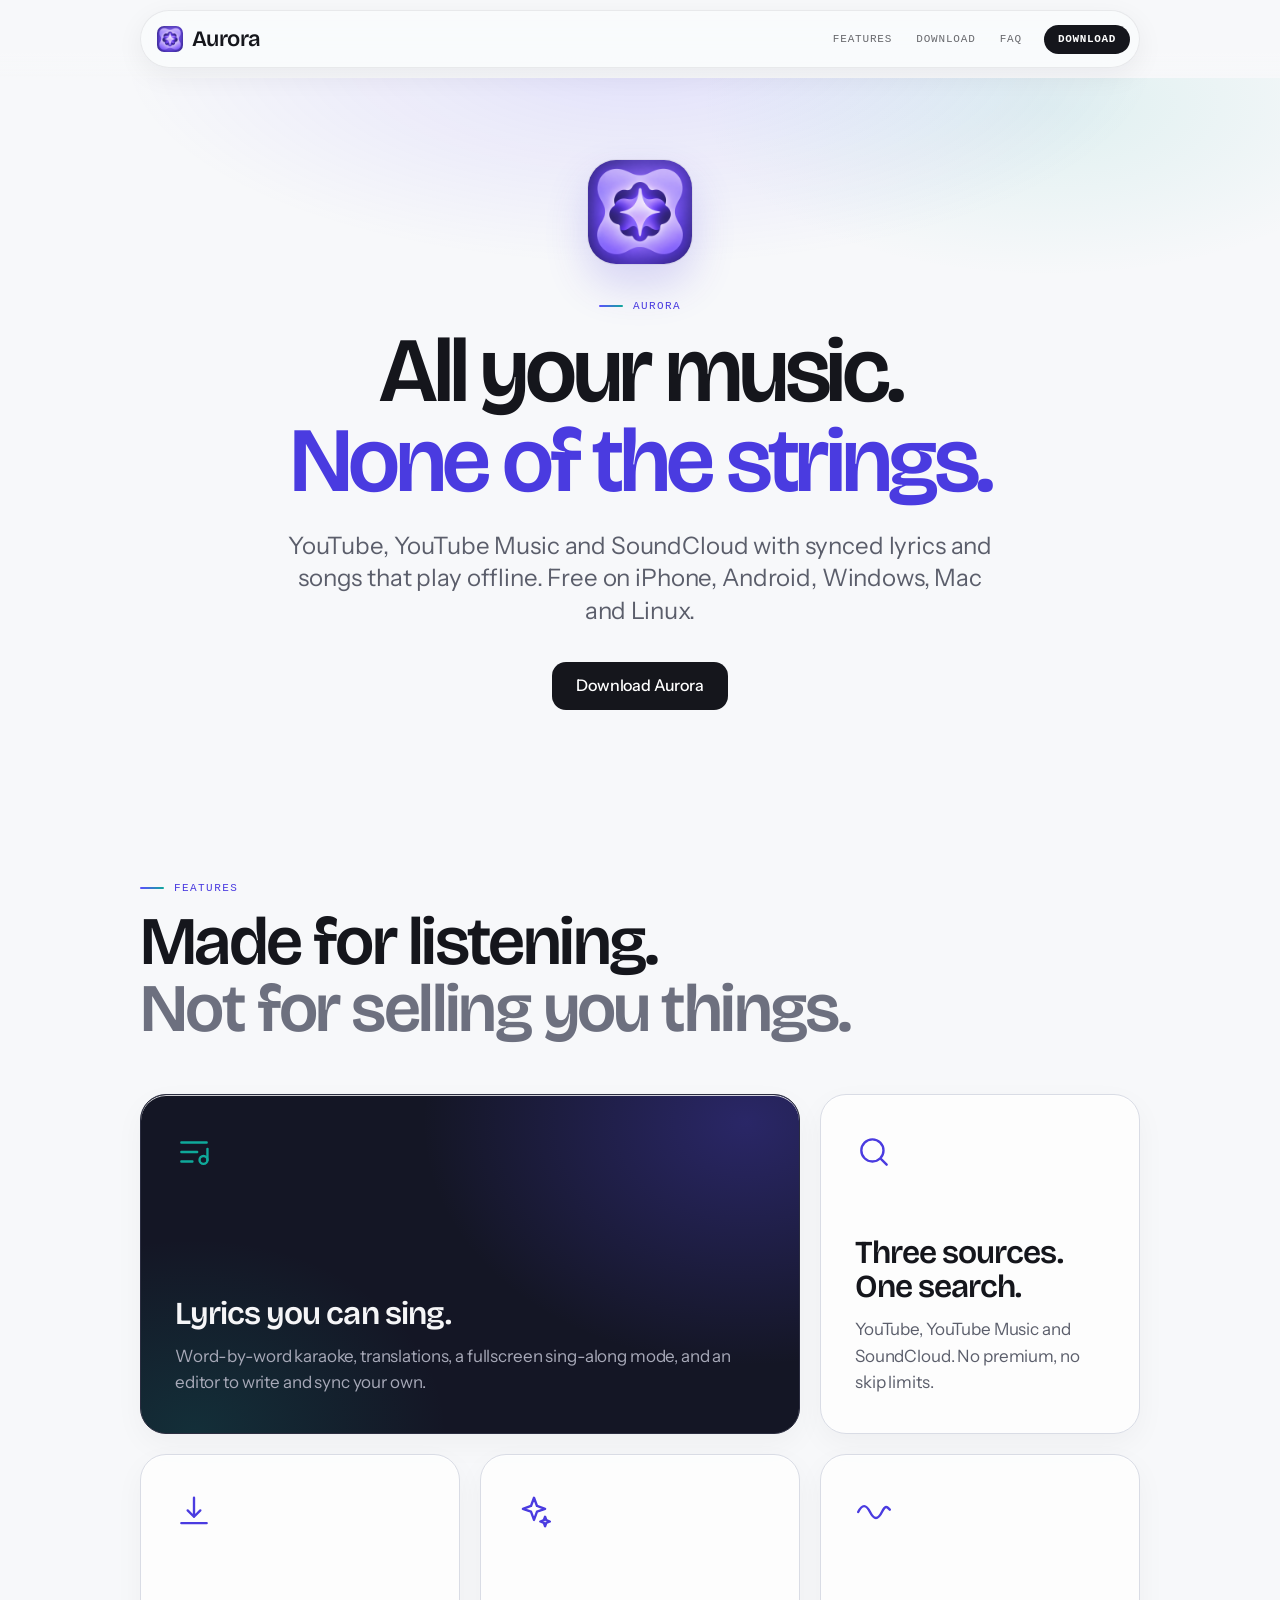
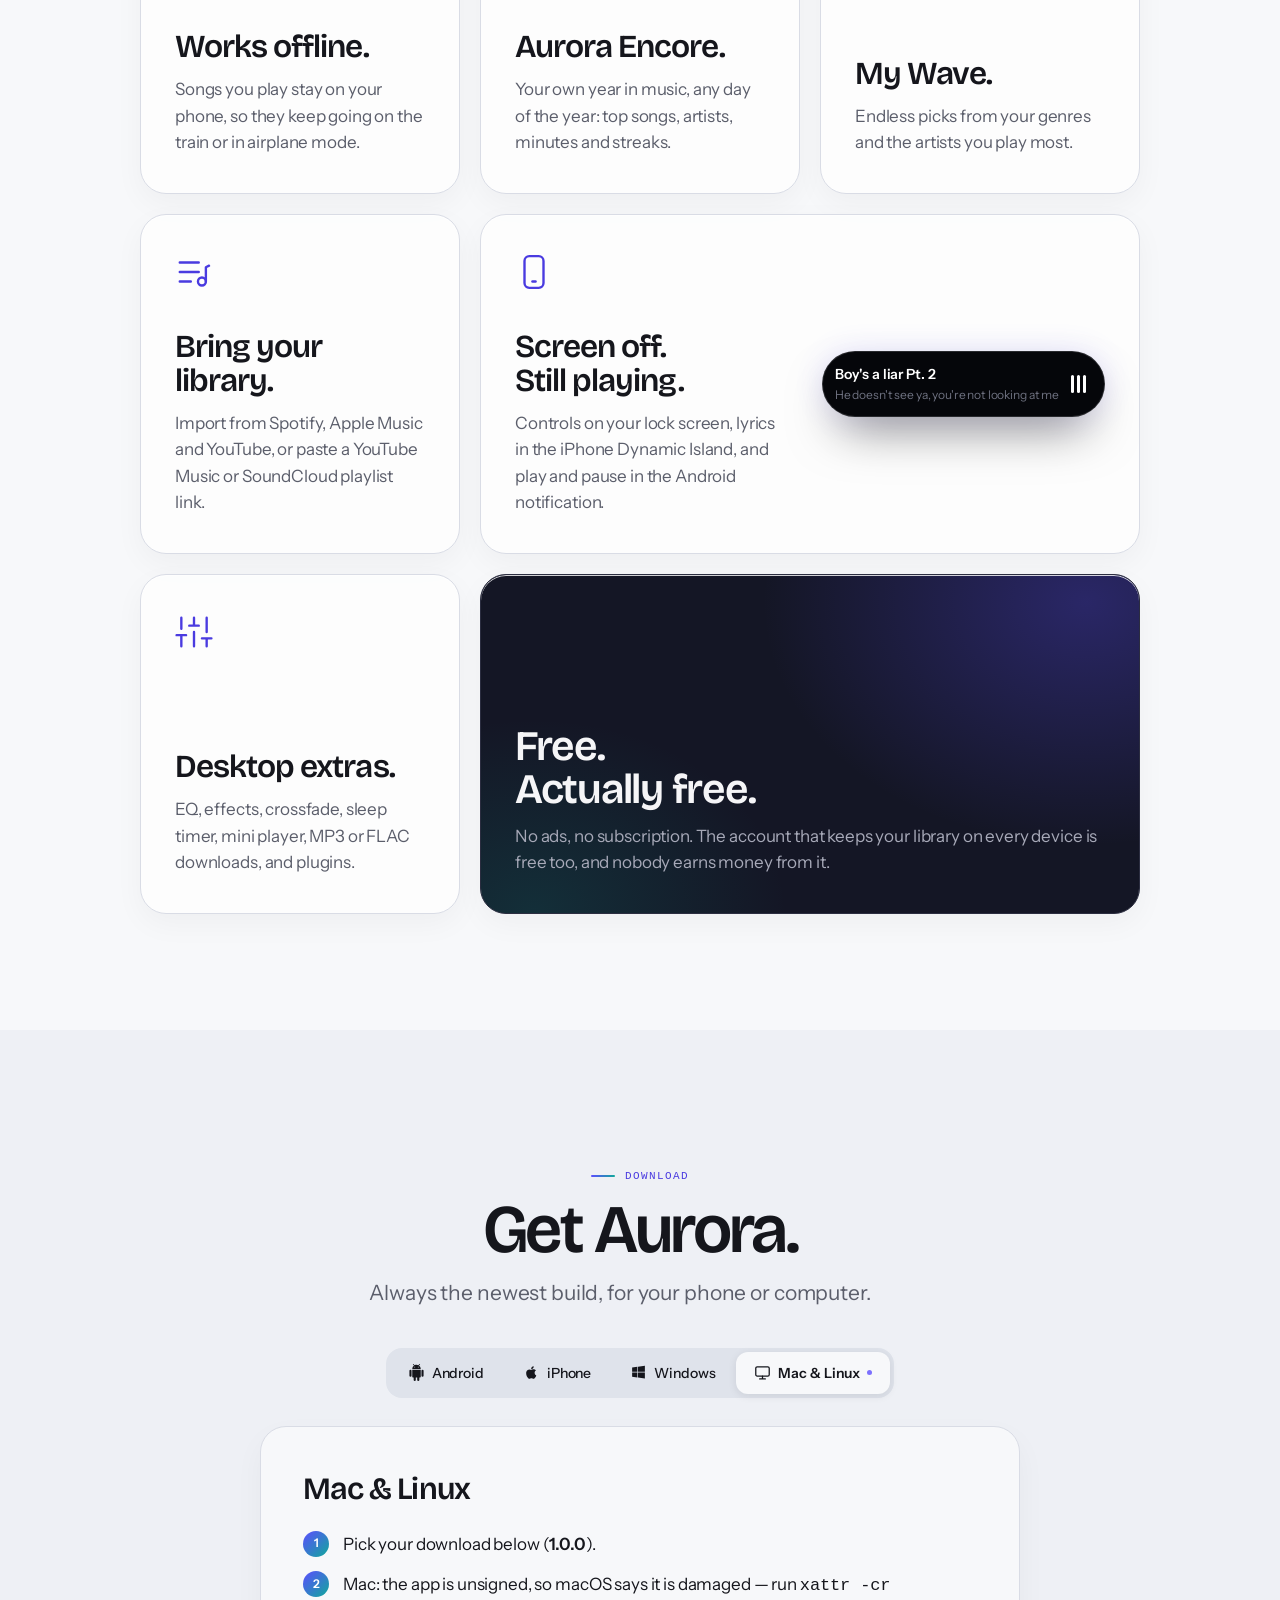
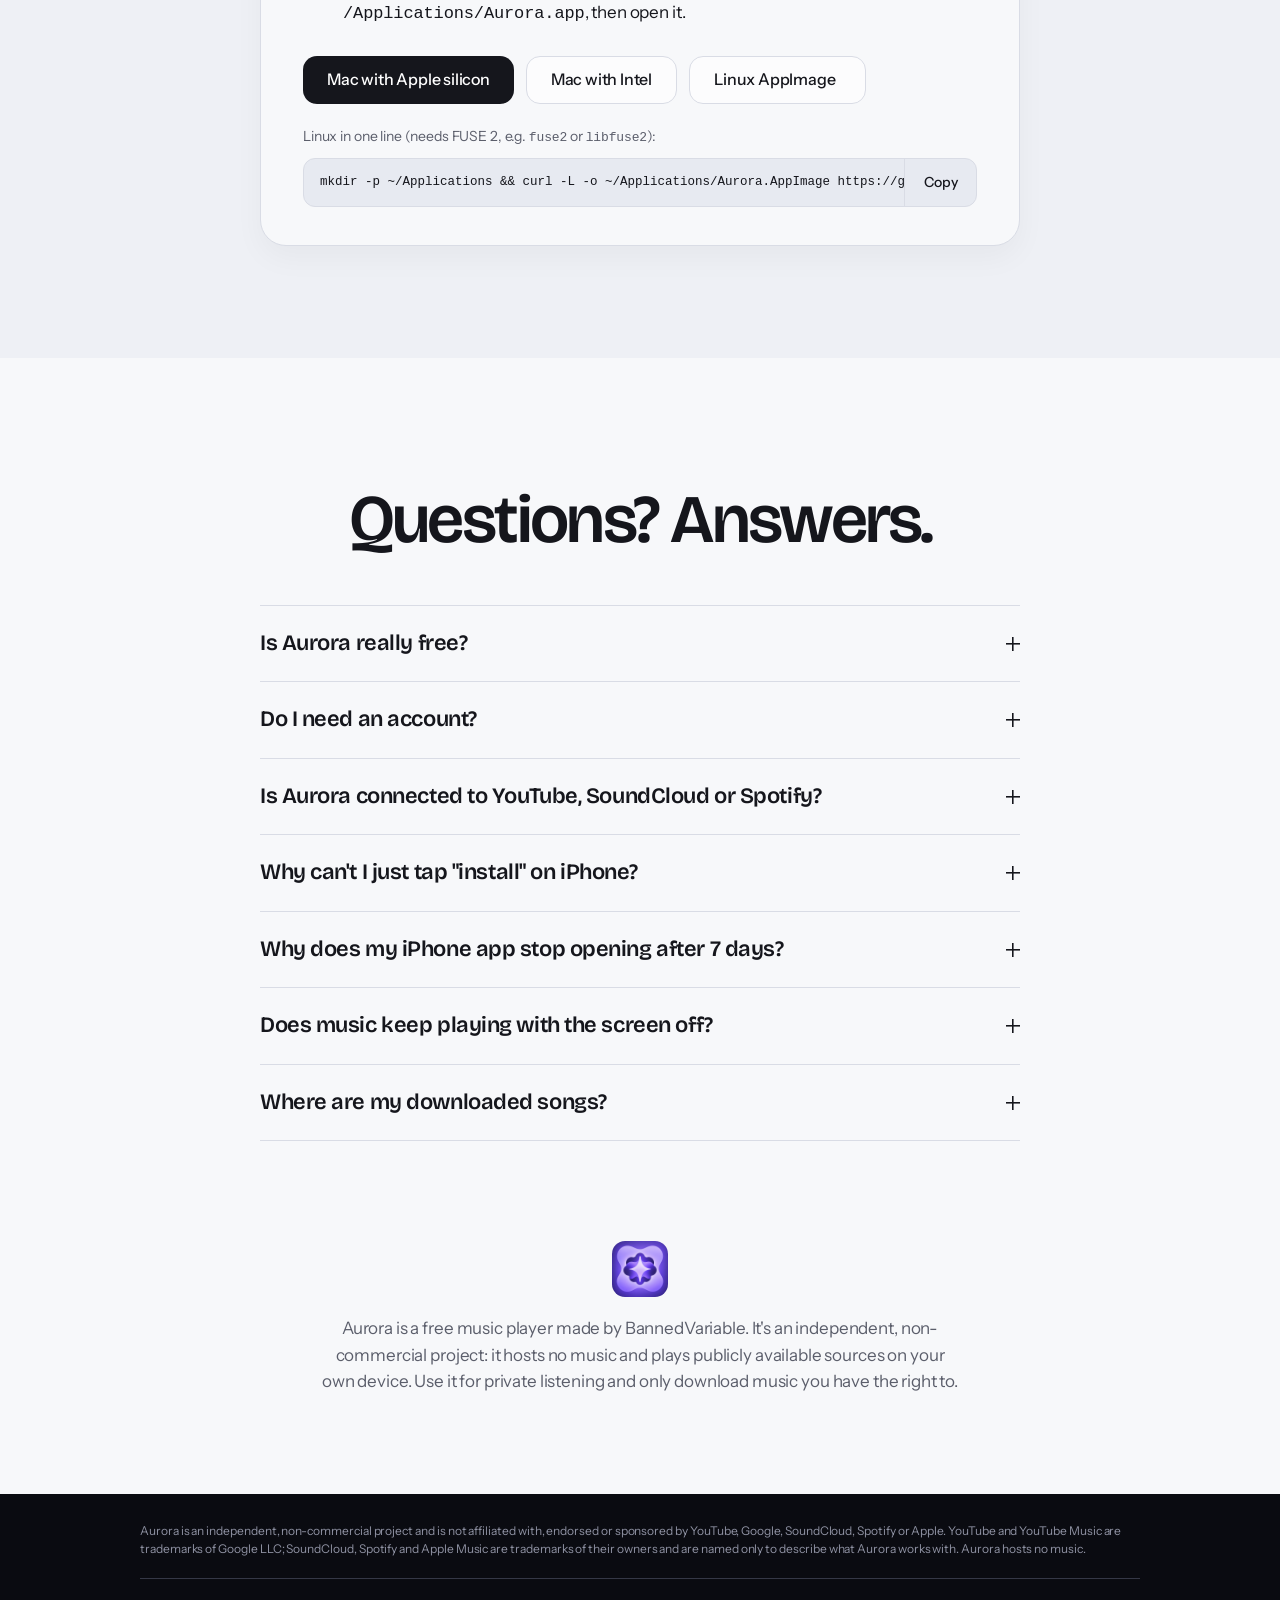
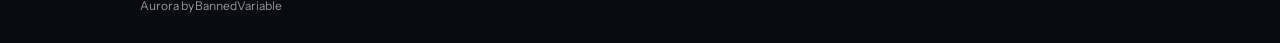
==== aurora/index.html @ 6222f608 "Give the site a cooler, more editorial look Fog-white surfaces, ink type, a violet-to-teal signal, B" ====
<!doctype html>
<html lang="en">
<head>
  <meta charset="utf-8">
  <meta name="viewport" content="width=device-width, initial-scale=1, viewport-fit=cover">
  <title>Aurora · free music player</title>
  <meta name="description" content="Aurora is a free, ad-free music player for iPhone, Android, Windows, Mac and Linux. Stream from YouTube, YouTube Music and SoundCloud, sing along with synced lyrics and keep songs offline.">
  <meta name="theme-color" content="#f7f8fa">
  <meta name="color-scheme" content="light">
  <meta property="og:title" content="Aurora · free music player">
  <meta property="og:description" content="No ads. No subscription. A free account keeps your library, playlists and lyrics on every device you sign in on.">
  <meta property="og:image" content="https://bannedvariable.github.io/aurora/icon.png">
  <link rel="icon" href="icon.png">
  <link rel="apple-touch-icon" href="icon.png">
  <!-- Bricolage carries the headlines; Instrument Sans keeps the reading quiet -->
  <link rel="preconnect" href="https://fonts.googleapis.com">
  <link rel="preconnect" href="https://fonts.gstatic.com" crossorigin>
  <link href="https://fonts.googleapis.com/css2?family=Bricolage+Grotesque:opsz,wght@12..96,400..700&family=Instrument+Sans:wght@400;500;600&display=swap" rel="stylesheet">
  <link rel="stylesheet" href="style.css?v=2">
  <script>document.documentElement.classList.add('js');</script>
</head>
<body>
  <a class="skip" href="#main">Skip to content</a>

  <!-- the product bar: sticks to the top, frosted -->
  <nav class="nav" id="nav" aria-label="Aurora">
    <div class="nav-in">
      <a class="nav-brand" href="#top"><img src="icon.png" alt="" width="26" height="26"><span>Aurora</span></a>
      <button class="nav-toggle" id="nav-toggle" type="button" aria-expanded="false" aria-controls="nav-links" aria-label="Menu">
        <svg viewBox="0 0 24 24" aria-hidden="true"><path d="m7 10 5 5 5-5"/></svg>
      </button>
      <div class="nav-links" id="nav-links">
        <a href="#features" data-sec="features">Features</a>
        <a href="#download" data-sec="download">Download</a>
        <a href="#faq" data-sec="faq">FAQ</a>
      </div>
      <a class="nav-get" id="np-get" href="#download">Download</a>
    </div>
  </nav>

  <main id="main">
    <!-- hero -->
    <header class="hero" id="top">
      <img class="hero-icon reveal" src="icon.png" alt="" width="112" height="112">
      <p class="eyebrow reveal">Aurora</p>
      <h1 class="reveal">All your music.<br><span class="hero-accent">None of the strings.</span></h1>
      <p class="lede reveal">YouTube, YouTube Music and SoundCloud with synced lyrics and songs that play offline. Free on iPhone, Android, Windows, Mac and Linux.</p>
      <div class="ctas reveal">
        <a class="btn" id="main-dl" href="#download"><span id="main-dl-label">Download Aurora</span></a>
      </div>
      <p class="fine reveal" id="build-info">Free · new builds every week</p>
    </header>

    <!-- the counter -->
    <section class="dark count" id="count" aria-labelledby="count-label" hidden>
      <p class="eyebrow light reveal">Downloaded</p>
      <div class="odo reveal" id="odo" aria-hidden="true"><span class="odo-wait">—</span></div>
      <p class="sr" id="count-sr" aria-live="polite"></p>
      <p class="count-label reveal" id="count-label"><span>times, and counting.</span> <span class="live"><span class="pulse" aria-hidden="true"></span><span id="live-text">Live from GitHub</span></span></p>
      <ol class="ranks reveal" id="ranks" aria-label="Downloads per platform"></ol>
    </section>

    <!-- features -->
    <section class="features" id="features" aria-labelledby="features-h">
      <div class="wrap">
        <p class="eyebrow reveal">Features</p>
        <h2 class="h2 reveal" id="features-h">Made for listening.<br><span class="dim">Not for selling you things.</span></h2>

        <div class="bento">
          <article class="tile wide black reveal">
            <div class="tile-text">
              <svg class="glyph" viewBox="0 0 24 24" aria-hidden="true"><path d="M4 6h16M4 12h10M4 18h7"/><circle cx="18" cy="17" r="2.5"/><path d="M20.5 17V10"/></svg>
              <h3>Lyrics you can sing.</h3>
              <p>Word-by-word karaoke, translations, a fullscreen sing-along mode, and an editor to write and sync your own.</p>
            </div>
          </article>

          <article class="tile reveal">
            <svg class="glyph" viewBox="0 0 24 24" aria-hidden="true"><circle cx="11" cy="11" r="7"/><path d="m20 20-3.5-3.5"/></svg>
            <h3>Three sources.<br>One search.</h3>
            <p>YouTube, YouTube Music and SoundCloud. No premium, no skip limits.</p>
          </article>

          <article class="tile reveal">
            <svg class="glyph" viewBox="0 0 24 24" aria-hidden="true"><path d="M12 3v12m0 0-4-4m4 4 4-4M4 19h16"/></svg>
            <h3>Works offline.</h3>
            <p>Songs you play stay on your phone, so they keep going on the train or in airplane mode.</p>
          </article>

          <article class="tile reveal">
            <svg class="glyph" viewBox="0 0 24 24" aria-hidden="true"><path d="M12 3l1.9 5.2L19 10l-5.1 1.8L12 17l-1.9-5.2L5 10l5.1-1.8z"/><path d="M19 15l.8 2.2L22 18l-2.2.8L19 21l-.8-2.2L16 18l2.2-.8z"/></svg>
            <h3>Aurora Encore.</h3>
            <p>Your own year in music, any day of the year: top songs, artists, minutes and streaks.</p>
          </article>

          <article class="tile reveal">
            <svg class="glyph" viewBox="0 0 24 24" aria-hidden="true"><path d="M2 12c2.5-5 5-5 7.5 0s5 5 7.5 0 3.5-3 5-1.5"/></svg>
            <h3>My Wave.</h3>
            <p>Endless picks from your genres and the artists you play most.</p>
          </article>

          <article class="tile reveal">
            <svg class="glyph" viewBox="0 0 24 24" aria-hidden="true"><path d="M3 6h12M3 12h12M3 18h7"/><circle cx="17" cy="18" r="2.5"/><path d="M19.5 18V9l2-1"/></svg>
            <h3>Bring your library.</h3>
            <p>Import from Spotify, Apple Music and YouTube, or paste a YouTube Music or SoundCloud playlist link.</p>
          </article>

          <article class="tile wide reveal">
            <div class="tile-text">
              <svg class="glyph" viewBox="0 0 24 24" aria-hidden="true"><rect x="6" y="2" width="12" height="20" rx="3"/><path d="M11 18h2"/></svg>
              <h3>Screen off.<br>Still playing.</h3>
              <p>Controls on your lock screen, lyrics in the iPhone Dynamic Island, and play and pause in the Android notification.</p>
            </div>
            <div class="island" aria-hidden="true">
              <div class="island-pill"><span><b>Boy's a liar Pt. 2</b><small>He doesn't see ya, you're not looking at me</small></span><i class="bars"><i></i><i></i><i></i></i></div>
            </div>
          </article>

          <article class="tile reveal">
            <svg class="glyph" viewBox="0 0 24 24" aria-hidden="true"><path d="M4 21v-7M4 10V3M12 21v-9M12 8V3M20 21v-5M20 12V3M1 14h6M9 8h6M17 16h6"/></svg>
            <h3>Desktop extras.</h3>
            <p>EQ, effects, crossfade, sleep timer, mini player, MP3 or FLAC downloads, and plugins.</p>
          </article>

          <article class="tile wide black free reveal">
            <h3>Free.<br>Actually free.</h3>
            <p>No ads, no subscription. The account that keeps your library on every device is free too, and nobody earns money from it.</p>
          </article>
        </div>
      </div>
    </section>

    <!-- downloads -->
    <section class="download" id="download" aria-labelledby="dl-h">
      <div class="wrap narrow">
        <p class="eyebrow reveal">Download</p>
        <h2 class="h2 reveal" id="dl-h">Get Aurora.</h2>
        <p class="lede small reveal">Always the newest build, for your phone or computer.</p>

        <div class="segmented reveal" role="tablist" aria-label="Platform">
          <button role="tab" id="tab-android" aria-controls="panel-android" aria-selected="false" data-os="android" type="button"><svg viewBox="0 0 24 24" aria-hidden="true"><use href="#i-android"/></svg>Android</button>
          <button role="tab" id="tab-ios" aria-controls="panel-ios" aria-selected="false" data-os="ios" type="button"><svg viewBox="0 0 24 24" aria-hidden="true"><use href="#i-apple"/></svg>iPhone</button>
          <button role="tab" id="tab-windows" aria-controls="panel-windows" aria-selected="false" data-os="windows" type="button"><svg viewBox="0 0 24 24" aria-hidden="true"><use href="#i-windows"/></svg>Windows</button>
          <button role="tab" id="tab-desktop" aria-controls="panel-desktop" aria-selected="false" data-os="desktop" type="button"><svg viewBox="0 0 24 24" aria-hidden="true"><use href="#i-desktop"/></svg>Mac &amp; Linux</button>
        </div>

        <div class="card tabpanel" role="tabpanel" id="panel-android" aria-labelledby="tab-android" hidden>
          <div class="card-head"><h3>Android</h3><span class="n" data-count="android"></span></div>
          <ol class="steps"><li>Download <b>Aurora.apk</b> on your phone.</li><li>Open it. If Android asks, allow installs from your browser.</li><li>Tap <b>Install</b>. Updates install over it and keep your music.</li></ol>
          <div class="btns"><a class="btn" id="dl-android" href="https://github.com/BannedVariable/BannedVariable.github.io/releases/download/android-latest/Aurora.apk">Download APK <small id="size-android"></small></a></div>
        </div>

        <div class="card tabpanel" role="tabpanel" id="panel-ios" aria-labelledby="tab-ios" hidden>
          <div class="card-head"><h3>iPhone</h3><span class="n" data-count="ios"></span></div>
          <ol class="steps"><li>Install <a href="https://sidestore.io">SideStore</a> once (needs a computer one time).</li><li>Tap <b>Add to SideStore</b>. Aurora installs and keeps itself updated.</li></ol>
          <div class="btns">
            <a class="btn" id="dl-sidestore" href="#">Add to SideStore</a>
            <a class="btn outline" id="dl-ipa" href="https://github.com/BannedVariable/BannedVariable.github.io/releases/download/ios-latest/Aurora.ipa">Download .ipa <small id="size-ios"></small></a>
          </div>
          <p class="note">No SideStore? Install the .ipa with <a href="https://sideloadly.io">Sideloadly</a> from your computer. iPhones only run signed apps, so one of these is needed.</p>
          <p class="note">Nothing happens when you tap it? In-app browsers (Instagram, Discord, Reddit, …) block SideStore links — open this page in <b>Safari</b>. You can also add the source by hand: SideStore → Sources → <b>+</b>, then paste this:</p>
          <div class="copy"><code id="sidestore-url">https://bannedvariable.github.io/aurora/sidestore.json</code><button type="button" data-copy="sidestore-url">Copy</button></div>
        </div>

        <div class="card tabpanel" role="tabpanel" id="panel-windows" aria-labelledby="tab-windows" hidden>
          <div class="card-head"><h3>Windows</h3><span class="n" data-count="windows"></span></div>
          <ol class="steps"><li>Download <b>Aurora.exe</b> and run the installer.</li><li>If SmartScreen appears: <b>More info → Run anyway</b>. It installs for your user; no administrator needed.</li></ol>
          <div class="btns"><a class="btn" id="dl-windows" href="https://github.com/BannedVariable/BannedVariable.github.io/releases/download/windows-latest/Aurora.exe">Download for Windows <small id="size-windows"></small></a></div>
        </div>

        <div class="card tabpanel" role="tabpanel" id="panel-desktop" aria-labelledby="tab-desktop" hidden>
          <div class="card-head"><h3>Mac &amp; Linux</h3><span class="n" data-count="desktop"></span></div>
          <ol class="steps"><li>Pick your download below (<b id="rel-version">1.0.0</b>).</li><li>Mac: the app is unsigned, so macOS says it is damaged — run <code>xattr -cr /Applications/Aurora.app</code>, then open it.</li></ol>
          <div class="btns">
            <a class="btn" id="dl-mac-arm" href="https://github.com/BannedVariable/BannedVariable.github.io/releases/download/v1.0.0/Aurora-1.0.0-mac-arm64.dmg">Mac with Apple silicon</a>
            <a class="btn outline" id="dl-mac-x64" href="https://github.com/BannedVariable/BannedVariable.github.io/releases/download/v1.0.0/Aurora-1.0.0-mac-x64.dmg">Mac with Intel</a>
            <a class="btn outline" id="dl-linux" href="https://github.com/BannedVariable/BannedVariable.github.io/releases/download/v1.0.0/aurora-1.0.0-linux-x86_64.AppImage">Linux AppImage <small id="size-linux"></small></a>
          </div>
          <p class="note">Linux in one line (needs FUSE 2, e.g. <code>fuse2</code> or <code>libfuse2</code>):</p>
          <div class="copy"><code id="linux-line">mkdir -p ~/Applications && curl -L -o ~/Applications/Aurora.AppImage https://github.com/BannedVariable/BannedVariable.github.io/releases/download/v1.0.0/aurora-1.0.0-linux-x86_64.AppImage && chmod +x ~/Applications/Aurora.AppImage && ~/Applications/Aurora.AppImage</code><button type="button" data-copy="linux-line">Copy</button></div>
        </div>

      </div>
    </section>

    <!-- FAQ and about -->
    <section class="faq" id="faq" aria-labelledby="faq-h">
      <div class="wrap narrow">
        <h2 class="h2 reveal" id="faq-h">Questions? Answers.</h2>
        <div class="acc reveal">
          <details><summary>Is Aurora really free?</summary><p>Yes. No ads, no subscription. The account is free too: it keeps your playlists, favorites and settings on every phone and computer you sign in on.</p></details>
          <details><summary>Do I need an account?</summary><p>Yes, a free one. It is how Aurora knows which library is yours, so signing in on a second device brings your songs with you and both devices appear in the player, ready to hand playback over.</p></details>
          <details><summary>Is Aurora connected to YouTube, SoundCloud or Spotify?</summary><p>No. Aurora is an independent, non-commercial player and hosts no music; it plays publicly available sources on your own device. Use it for private listening and only download music you have the right to.</p></details>
          <details><summary>Why can't I just tap "install" on iPhone?</summary><p>iOS only runs apps signed with a certificate from Apple. Aurora doesn't use leaked certificates (those get revoked and can push anything to your phone), so on iPhone it installs through SideStore or Sideloadly with your own Apple ID.</p></details>
          <details><summary>Why does my iPhone app stop opening after 7 days?</summary><p>Apps signed with a free Apple ID expire after 7 days. SideStore refreshes them automatically on your phone; with Sideloadly, just install again.</p></details>
          <details><summary>Does music keep playing with the screen off?</summary><p>Yes, on iPhone and Android, with play, pause and skip on the lock screen.</p></details>
          <details><summary>Where are my downloaded songs?</summary><p>Inside Aurora (Library → Offline). On iPhone they're also in the Files app under Aurora. On Android, downloads are also saved to Music/Aurora.</p></details>
        </div>

        <div class="about reveal">
          <img src="icon.png" alt="" width="56" height="56">
          <p>Aurora is a free music player made by BannedVariable. It's an independent, non-commercial project: it hosts no music and plays publicly available sources on your own device. Use it for private listening and only download music you have the right to.</p>
        </div>
      </div>
    </section>
  </main>

  <footer class="foot">
    <div class="wrap">
      <p class="disclaimer">Aurora is an independent, non-commercial project and is not affiliated with, endorsed or sponsored by YouTube, Google, SoundCloud, Spotify or Apple. YouTube and YouTube Music are trademarks of Google LLC; SoundCloud, Spotify and Apple Music are trademarks of their owners and are named only to describe what Aurora works with. Aurora hosts no music.</p>
      <div class="foot-row">
        <span>Aurora by BannedVariable</span>
      </div>
    </div>
  </footer>

  <!-- icons -->
  <svg width="0" height="0" style="position:absolute" aria-hidden="true">
    <symbol id="i-android" viewBox="0 0 24 24"><path fill="currentColor" d="M6 18c0 .55.45 1 1 1h1v3.5a1.5 1.5 0 0 0 3 0V19h2v3.5a1.5 1.5 0 0 0 3 0V19h1c.55 0 1-.45 1-1V8H6v10zM3.5 8A1.5 1.5 0 0 0 2 9.5v7a1.5 1.5 0 0 0 3 0v-7A1.5 1.5 0 0 0 3.5 8zm17 0A1.5 1.5 0 0 0 19 9.5v7a1.5 1.5 0 0 0 3 0v-7A1.5 1.5 0 0 0 20.5 8zm-4.97-5.84 1.3-1.3a.5.5 0 1 0-.71-.71l-1.48 1.48A5.84 5.84 0 0 0 12 1c-.96 0-1.86.23-2.66.63L7.85.15a.5.5 0 1 0-.71.71l1.31 1.31A5.97 5.97 0 0 0 6 7h12a5.97 5.97 0 0 0-2.47-4.84zM10 5H9V4h1v1zm5 0h-1V4h1v1z"/></symbol>
    <symbol id="i-apple" viewBox="0 0 24 24"><path fill="currentColor" d="M16.37 12.6c-.02-2.2 1.8-3.26 1.88-3.31a4.05 4.05 0 0 0-3.2-1.73c-1.36-.14-2.66.8-3.35.8-.7 0-1.76-.78-2.9-.76a4.3 4.3 0 0 0-3.62 2.2c-1.55 2.68-.4 6.65 1.11 8.83.74 1.06 1.62 2.26 2.77 2.22 1.11-.04 1.53-.72 2.88-.72 1.34 0 1.72.72 2.9.7 1.2-.02 1.96-1.08 2.69-2.15a9.6 9.6 0 0 0 1.22-2.5 3.9 3.9 0 0 1-2.38-3.58zM14.15 6.13A3.9 3.9 0 0 0 15.07 3a3.97 3.97 0 0 0-2.57 1.33 3.7 3.7 0 0 0-.94 2.98 3.28 3.28 0 0 0 2.59-1.18z"/></symbol>
    <symbol id="i-windows" viewBox="0 0 24 24"><path fill="currentColor" d="M3 5.1 10.4 4v7.1H3zM11.3 3.9 21 2.5v8.6h-9.7zM3 12h7.4v7.1L3 18zm8.3 0H21v8.6l-9.7-1.4z"/></symbol>
    <symbol id="i-desktop" viewBox="0 0 24 24"><g fill="none" stroke="currentColor" stroke-width="1.8" stroke-linecap="round"><rect x="2.5" y="4" width="19" height="13" rx="2"/><path d="M8 21h8M12 17v4"/></g></symbol>
  </svg>

  <script src="app.js"></script>
</body>
</html>
---- aurora/style.css ----
/* Aurora's site: cool studio light, ink-black type, and one restrained violet-to-teal signal.
   The album art and screenshots carry the rest of the colour. */

:root {
  --ink: #15161c;
  --ink-2: #5b5e6b;
  --ink-3: #6d707f;
  --muted-dark: #9a9dad;
  --paper: #f7f8fa;
  --paper-2: #eef0f5;
  --line: #d9dce5;
  --night: #0a0b11;
  --night-2: #141625;
  --night-line: #343746;
  --accent: #5c4dff;
  --accent-ink: #4a3be0;
  --accent-2: #0fa99a;
  --font-display: "Bricolage Grotesque", "SF Pro Display", "Segoe UI", Arial, sans-serif;
  --font: "Instrument Sans", -apple-system, BlinkMacSystemFont, "Segoe UI", Arial, sans-serif;
  --mono: ui-monospace, "SFMono-Regular", "JetBrains Mono", Menlo, Consolas, monospace;
  --ease: cubic-bezier(0.28, 0.11, 0.32, 1);
  --wrap: 1000px;
  --gutter: 22px;
}

* { box-sizing: border-box; }
html { scroll-behavior: smooth; scroll-padding-top: 92px; -webkit-text-size-adjust: 100%; }
body {
  margin: 0; background: var(--paper); color: var(--ink);
  font: 400 17px/1.55 var(--font); letter-spacing: -0.008em;
  -webkit-font-smoothing: antialiased; -moz-osx-font-smoothing: grayscale;
  overflow-x: hidden;
}
img { display: block; max-width: 100%; }
a { color: inherit; }
b { font-weight: 600; }
.sr { position: absolute; width: 1px; height: 1px; overflow: hidden; clip: rect(0 0 0 0); white-space: nowrap; }
.skip { position: absolute; left: -999px; top: 8px; z-index: 100; padding: 10px 16px; border-radius: 999px; background: var(--ink); color: #fff; }
.skip:focus { left: 12px; }
:focus-visible { outline: 2px solid var(--accent); outline-offset: 3px; border-radius: 6px; }

.wrap { width: min(var(--wrap), 100% - 2 * var(--gutter)); margin: 0 auto; }
.wrap.narrow { width: min(760px, 100% - 2 * var(--gutter)); }

/* ---------- type ---------- */
.eyebrow {
  display: inline-flex; align-items: center; gap: 10px; margin: 0 0 14px;
  font: 500 11px/1 var(--mono); letter-spacing: 0.13em; text-transform: uppercase; color: var(--accent-ink);
}
.eyebrow::before { content: ""; width: 24px; height: 2px; border-radius: 2px; background: linear-gradient(90deg, var(--accent), var(--accent-2)); }
.eyebrow.light { color: #c6c1ff; }
.h2 { margin: 0 0 52px; font-family: var(--font-display); font-size: clamp(42px, 6.2vw, 68px); line-height: 0.99; font-weight: 600; letter-spacing: -0.038em; }
.dim { color: var(--ink-3); }
.lede { margin: 0 auto; max-width: 720px; font-size: clamp(19px, 2.2vw, 24px); line-height: 1.36; letter-spacing: -0.006em; color: var(--ink-2); font-weight: 400; }
.lede.small { font-size: 21px; margin: -36px 0 40px; }
.fine { margin: 16px 0 0; font: 11px/1.5 var(--mono); color: var(--ink-3); letter-spacing: 0.035em; text-transform: uppercase; }

/* the "Learn more ›" kind of link */
.more { display: inline-flex; align-items: center; gap: 2px; color: var(--accent-ink); text-decoration: none; font-size: 16px; font-weight: 500; }
.more::after { content: "›"; margin-left: 4px; font-size: 1.15em; line-height: 1; transform: translateY(-1px); }
.more:hover { text-decoration: underline; }
.more.light { color: #b7afff; }

/* ---------- buttons ---------- */
.btn {
  display: inline-flex; align-items: center; justify-content: center; gap: 6px;
  min-height: 48px; padding: 13px 24px; border-radius: 14px; border: 0;
  background: var(--ink); color: #fff; text-decoration: none;
  font: 500 16px/1.2 var(--font); letter-spacing: -0.012em; cursor: pointer;
  transition: background 0.2s var(--ease), color 0.2s var(--ease), transform 0.2s var(--ease), border-color 0.2s var(--ease);
}
.btn:hover { background: var(--accent-ink); }
.btn:active { transform: scale(0.97); }
.btn small { font-size: 13px; opacity: 0.72; }
.btn.outline { background: rgba(255, 255, 255, 0.64); color: var(--ink); border: 1px solid var(--line); }
.btn.outline:hover { background: var(--ink); color: #fff; border-color: var(--ink); }
.dark .btn { background: #fff; color: #000; }
.dark .btn:hover { background: #dcd8ff; color: #17142e; }

/* ---------- nav ---------- */
.nav {
  position: sticky; top: 0; z-index: 50; padding: 10px 0;
  background: linear-gradient(to bottom, var(--paper) 68%, rgba(247, 248, 250, 0));
}
.nav-in {
  width: min(var(--wrap), 100% - 2 * var(--gutter)); height: 58px; margin: 0 auto; padding: 0 9px 0 16px;
  display: flex; align-items: center; gap: 22px; border-radius: 999px;
  background: rgba(250, 251, 253, 0.78); border: 1px solid rgba(21, 22, 28, 0.08);
  box-shadow: 0 8px 28px rgba(21, 22, 28, 0.06);
  -webkit-backdrop-filter: saturate(160%) blur(18px); backdrop-filter: saturate(160%) blur(18px);
}
.nav-brand { display: flex; align-items: center; gap: 9px; margin-right: auto; text-decoration: none; font-family: var(--font-display); font-size: 22px; font-weight: 600; letter-spacing: -0.025em; }
.nav-brand img { width: 26px; height: 26px; border-radius: 7px; }
.nav-links { display: flex; align-items: center; gap: 24px; }
.nav-links a { font: 500 11px/1 var(--mono); letter-spacing: 0.075em; text-transform: uppercase; color: var(--ink); opacity: 0.64; text-decoration: none; padding: 20px 0; transition: opacity 0.2s, color 0.2s; }
.nav-links a:hover, .nav-links a.on { opacity: 1; color: var(--accent-ink); }
.nav-links a.on { font-weight: 600; }
.nav-get { padding: 9px 14px; border-radius: 999px; background: var(--ink); color: #fff; font: 600 11px/1 var(--mono); letter-spacing: 0.06em; text-transform: uppercase; text-decoration: none; white-space: nowrap; transition: background 0.2s; }
.nav-get:hover { background: var(--accent-ink); }
.nav-toggle { display: none; width: 44px; height: 44px; margin-right: -6px; border: 0; background: none; color: var(--ink); cursor: pointer; order: 3; }
.nav-toggle svg { width: 20px; height: 20px; fill: none; stroke: currentColor; stroke-width: 1.6; stroke-linecap: round; stroke-linejoin: round; transition: transform 0.3s var(--ease); }
.nav.open .nav-toggle svg { transform: rotate(180deg); }

/* ---------- hero ---------- */
.hero {
  padding: 82px var(--gutter) 0; text-align: center; overflow: hidden;
  background:
    radial-gradient(58% 46% at 50% -4%, rgba(92, 77, 255, 0.14), transparent 70%),
    radial-gradient(38% 36% at 82% 4%, rgba(15, 169, 154, 0.10), transparent 72%);
}
.hero-icon { width: 104px; height: 104px; margin: 0 auto 24px; border-radius: 28px; box-shadow: 0 20px 44px rgba(74, 59, 224, 0.20), 0 0 0 1px rgba(21, 22, 28, 0.06); }
.hero .eyebrow { font-size: 11px; }
.hero h1 { margin: 0 auto 24px; max-width: 940px; font-family: var(--font-display); font-size: clamp(46px, 8.4vw, 92px); line-height: 0.98; font-weight: 600; letter-spacing: -0.045em; }
.hero h1 .hero-accent { color: var(--accent-ink); }
.ctas { display: flex; align-items: center; justify-content: center; flex-wrap: wrap; gap: 14px; margin-top: 34px; }

/* three phones on white, the middle one in front */
.hero-stage { position: relative; display: flex; justify-content: center; align-items: flex-end; height: clamp(420px, 62vw, 700px); margin-top: 64px; }
.hero-stage .phone.main { position: relative; z-index: 2; width: clamp(220px, 30vw, 330px); }
.hero-stage .phone.side { position: absolute; bottom: -40px; width: clamp(180px, 25vw, 280px); opacity: 0.96; }
.hero-stage .phone.left { left: 50%; transform: translateX(calc(-50% - clamp(190px, 26vw, 290px))) rotate(-6deg); }
.hero-stage .phone.right { left: 50%; transform: translateX(calc(-50% + clamp(190px, 26vw, 290px))) rotate(6deg); }
.hero-stage .phone.main { margin-bottom: -60px; }

/* an iPhone, drawn: black frame, rounded screen */
.phone {
  aspect-ratio: 393 / 852; padding: 3.2%; border-radius: 15% / 7%;
  background: #0b0b0c; box-shadow: inset 0 0 0 1.5px #3a3a3c, 0 30px 60px -10px rgba(0, 0, 0, 0.35), 0 12px 24px -12px rgba(0, 0, 0, 0.25);
}
.phone img { width: 100%; height: 100%; object-fit: cover; border-radius: 12.5% / 5.8%; }
.dark .phone { box-shadow: inset 0 0 0 1.5px #4a4a4e, 0 30px 80px -20px rgba(0, 0, 0, 0.8); }

/* ---------- the counter (black) ---------- */
.dark { background: var(--night); color: #f5f5f7; }
.count {
  position: relative; z-index: 3; margin: 0 clamp(8px, 2vw, 24px); padding: 128px var(--gutter) 112px;
  border-radius: 40px; overflow: hidden; text-align: center;
  background:
    radial-gradient(52% 78% at 18% 0%, rgba(92, 77, 255, 0.22), transparent 66%),
    radial-gradient(44% 68% at 92% 16%, rgba(15, 169, 154, 0.16), transparent 70%),
    var(--night);
}
.odo {
  display: inline-flex; align-items: flex-start; height: 1em; margin: 6px 0 14px; overflow: hidden;
  font-family: var(--font-display); font-size: clamp(76px, 15vw, 176px); line-height: 1; font-weight: 600; letter-spacing: -0.05em;
  font-variant-numeric: tabular-nums; color: #fff;
}
.odo .d { display: inline-block; height: 1em; overflow: hidden; }
.odo .strip { display: flex; flex-direction: column; transition: transform 1.6s var(--ease); }
.odo .strip i { display: block; height: 1em; font-style: normal; line-height: 1; }
.odo .sep { display: inline-block; }
.odo .plus { color: var(--accent-2); font-weight: 600; margin-left: 0.04em; }
.odo-wait { color: var(--night-line); }
.count-label { margin: 0; font-size: clamp(21px, 2.6vw, 28px); line-height: 1.25; font-weight: 600; letter-spacing: 0.007em; }
.live { display: inline-flex; align-items: center; gap: 8px; margin-left: 10px; font: 400 10px/1 var(--mono); letter-spacing: 0.07em; text-transform: uppercase; color: var(--muted-dark); vertical-align: middle; }
.pulse { width: 7px; height: 7px; border-radius: 50%; background: #30d158; box-shadow: 0 0 0 0 rgba(48, 209, 88, 0.6); animation: pulse 2s infinite; }
.pulse.off { background: var(--ink-3); animation: none; }
@keyframes pulse { 70% { box-shadow: 0 0 0 8px rgba(48, 209, 88, 0); } 100% { box-shadow: 0 0 0 0 rgba(48, 209, 88, 0); } }
.ranks { list-style: none; display: grid; grid-template-columns: repeat(auto-fit, minmax(150px, 1fr)); gap: 28px 40px; width: min(var(--wrap), 100%); margin: 88px auto 0; padding: 0; text-align: left; }
.ranks li { display: grid; gap: 6px; }
.ranks .r-name { font: 500 10px/1.4 var(--mono); letter-spacing: 0.09em; text-transform: uppercase; color: var(--muted-dark); }
.ranks .r-n { font-family: var(--font-display); font-size: 34px; font-weight: 600; letter-spacing: -0.03em; font-variant-numeric: tabular-nums; }
.ranks .r-bar { height: 3px; border-radius: 3px; background: rgba(255, 255, 255, 0.14); overflow: hidden; }
.ranks .r-bar i { display: block; height: 100%; background: linear-gradient(90deg, var(--accent), var(--accent-2)); border-radius: 3px; transition: width 1.4s var(--ease); }
.ranks .wait { grid-column: 1 / -1; text-align: center; color: var(--ink-3); }

/* ---------- features ---------- */
.features { padding: 128px 0 116px; }
.bento { display: grid; grid-template-columns: repeat(3, 1fr); gap: 20px; }
.tile {
  position: relative; display: flex; flex-direction: column; min-height: 340px; padding: 38px 34px;
  border-radius: 26px; background: rgba(255, 255, 255, 0.72); border: 1px solid var(--line);
  box-shadow: inset 0 1px 0 rgba(255, 255, 255, 0.8), 0 10px 30px rgba(21, 22, 28, 0.04); overflow: hidden;
}
.tile h3 { margin: 0 0 12px; font-family: var(--font-display); font-size: 32px; line-height: 1.06; font-weight: 600; letter-spacing: -0.03em; }
.tile p { margin: 0; font-size: 17px; color: var(--ink-2); }
.tile .glyph { width: 38px; height: 38px; margin-bottom: auto; padding-bottom: 28px; box-sizing: content-box; color: var(--accent-ink); fill: none; stroke: currentColor; stroke-width: 1.5; stroke-linecap: round; stroke-linejoin: round; }
.tile.wide { grid-column: span 2; flex-direction: row; align-items: center; gap: 36px; }
.tile.wide .tile-text { display: flex; flex-direction: column; flex: 1; align-self: stretch; }
.tile.black {
  background:
    radial-gradient(82% 120% at 92% 8%, rgba(92, 77, 255, 0.30), transparent 60%),
    radial-gradient(55% 82% at 8% 100%, rgba(15, 169, 154, 0.17), transparent 70%),
    var(--night-2);
  border-color: #2b2d40;
  color: #f5f5f7;
}
.tile.black .glyph { color: var(--accent-2); }
.tile.black p { color: #a7a9b8; }
.tile:has(.tile-shot) { min-height: 440px; }
.tile:has(.tile-shot) .tile-text { max-width: 52%; }
/* the phone rises from the bottom edge and runs off it */
.tile-shot { position: absolute; right: 56px; top: 56px; }
.tile-shot .phone { width: 250px; }
.tile.free { flex-direction: column; align-items: flex-start; justify-content: flex-end; gap: 0; }
.tile.free h3 { font-size: 42px; line-height: 1.02; }
.tile.free .more { margin-top: 18px; }

/* the island, drawn */
.island { flex: 1; display: flex; justify-content: center; align-items: center; }
.island-pill {
  display: flex; align-items: center; gap: 12px; width: min(100%, 380px); padding: 12px 18px 12px 12px;
  border-radius: 999px; background: #05060a; color: #fff; border: 1px solid rgba(255, 255, 255, 0.14);
  box-shadow: 0 24px 50px -16px rgba(0, 0, 0, 0.55), 0 0 30px rgba(92, 77, 255, 0.14);
}
.island-pill img { width: 40px; height: 40px; border-radius: 10px; object-fit: cover; }
.island-pill span { display: flex; flex-direction: column; min-width: 0; flex: 1; }
.island-pill b { font-size: 14px; white-space: nowrap; overflow: hidden; text-overflow: ellipsis; }
.island-pill small { font-size: 12px; color: var(--ink-3); white-space: nowrap; overflow: hidden; text-overflow: ellipsis; }
.bars { display: flex; align-items: flex-end; gap: 3px; height: 18px; }
.bars i { width: 3px; height: 100%; border-radius: 2px; background: #fff; animation: eq 1.1s var(--ease) infinite alternate; }
.bars i:nth-child(2) { animation-delay: -0.4s; }
.bars i:nth-child(3) { animation-delay: -0.8s; }
@keyframes eq { 0% { transform: scaleY(0.3); } 100% { transform: scaleY(1); } }
.bars i { transform-origin: bottom; }

/* ---------- inside (black gallery) ---------- */
.inside { padding: 140px 0 100px; overflow: hidden; }
.inside .h2 { margin-bottom: 64px; }
.gallery {
  display: flex; gap: 40px; overflow-x: auto; scroll-snap-type: x mandatory; scrollbar-width: none;
  padding: 0 max(var(--gutter), calc((100% - var(--wrap)) / 2)) 24px; scroll-padding: 0 max(var(--gutter), calc((100% - var(--wrap)) / 2));
}
.gallery::-webkit-scrollbar { display: none; }
.gallery figure { flex: 0 0 auto; width: clamp(220px, 26vw, 290px); margin: 0; scroll-snap-align: start; }
.gallery figcaption { margin-top: 22px; font-size: 17px; color: var(--ink-3); }
.gallery figcaption b { color: #f5f5f7; }
.paddles { display: flex; justify-content: flex-end; gap: 14px; width: min(var(--wrap), 100% - 2 * var(--gutter)); margin: 30px auto 0; }
.paddle { display: grid; place-items: center; width: 44px; height: 44px; border: 0; border-radius: 50%; background: #333336; color: #f5f5f7; cursor: pointer; transition: background 0.2s; }
.paddle:hover { background: #424245; }
.paddle:disabled { opacity: 0.36; cursor: default; }
.paddle svg { width: 22px; height: 22px; fill: none; stroke: currentColor; stroke-width: 2; stroke-linecap: round; stroke-linejoin: round; }

/* ---------- download ---------- */
.download { padding: 128px 0 112px; background: var(--paper-2); text-align: center; }
.segmented { display: inline-flex; flex-wrap: wrap; justify-content: center; gap: 3px; padding: 4px; margin-bottom: 28px; border-radius: 16px; background: #dfe3eb; }
.segmented button {
  display: inline-flex; align-items: center; gap: 7px; min-height: 42px; padding: 9px 18px; border: 0; border-radius: 12px;
  background: transparent; color: var(--ink); font: 500 14px/1 var(--font); letter-spacing: -0.008em; cursor: pointer;
  transition: background 0.25s var(--ease), box-shadow 0.25s var(--ease), color 0.25s var(--ease);
}
.segmented button svg { width: 17px; height: 17px; }
.segmented button[aria-selected="true"] { background: var(--paper); box-shadow: 0 2px 8px rgba(21, 22, 28, 0.09); font-weight: 600; }
.segmented button.mine::after { content: ""; width: 5px; height: 5px; border-radius: 50%; background: var(--accent); opacity: 0.8; }
.card { padding: 38px 42px; border-radius: 26px; background: var(--paper); border: 1px solid var(--line); box-shadow: 0 12px 30px rgba(21, 22, 28, 0.04); text-align: left; }
.card-head { display: flex; align-items: baseline; justify-content: space-between; gap: 12px; margin-bottom: 18px; }
.card-head h3 { margin: 0; font-family: var(--font-display); font-size: 31px; font-weight: 600; letter-spacing: -0.03em; }
.card-head .n { font: 500 10px/1.4 var(--mono); letter-spacing: 0.07em; text-transform: uppercase; color: var(--ink-3); }
.steps { margin: 0 0 28px; padding: 0; list-style: none; counter-reset: s; display: grid; gap: 14px; }
.steps li { position: relative; padding-left: 40px; counter-increment: s; }
.steps li::before {
  content: counter(s); position: absolute; left: 0; top: 0; display: grid; place-items: center; width: 26px; height: 26px; border-radius: 50%;
  background: linear-gradient(135deg, var(--accent), var(--accent-2)); color: #fff; font-size: 12px; font-weight: 600;
}
.steps a { text-decoration: underline; text-underline-offset: 2px; }
.btns { display: flex; flex-wrap: wrap; gap: 12px; }
.note { margin: 22px 0 10px; font-size: 14px; color: var(--ink-2); }
.note a { text-decoration: underline; text-underline-offset: 2px; }
.note code { font-family: var(--mono); font-size: 13px; }
.copy { display: flex; align-items: stretch; border-radius: 12px; background: #e7eaf1; border: 1px solid var(--line); overflow: hidden; }
.copy code { flex: 1; min-width: 0; padding: 14px 16px; font: 12.5px/1.5 var(--mono); letter-spacing: 0; color: var(--ink); white-space: nowrap; overflow-x: auto; scrollbar-width: thin; }
.copy button { flex: 0 0 auto; min-width: 72px; border: 0; border-left: 1px solid var(--line); background: transparent; color: var(--ink); font: 500 14px var(--font); cursor: pointer; }
.copy button:hover { background: #dde1ea; }

/* ---------- FAQ ---------- */
.faq { padding: 128px 0 100px; }
.faq .h2 { text-align: center; }
.acc { border-top: 1px solid var(--line); }
.acc details { border-bottom: 1px solid var(--line); }
.acc summary {
  display: flex; align-items: center; justify-content: space-between; gap: 20px; padding: 24px 0; list-style: none; cursor: pointer;
  font-family: var(--font-display); font-size: 22px; line-height: 1.25; font-weight: 600; letter-spacing: -0.02em;
  transition: color 0.2s;
}
.acc summary:hover { color: var(--accent-ink); }
.acc summary::-webkit-details-marker { display: none; }
.acc summary::after {
  content: ""; flex: 0 0 auto; width: 14px; height: 14px; transition: transform 0.35s var(--ease);
  background: linear-gradient(currentColor, currentColor) center / 14px 1.6px no-repeat, linear-gradient(currentColor, currentColor) center / 1.6px 14px no-repeat;
}
.acc details[open] summary::after { transform: rotate(45deg); }
.acc details p { margin: -6px 0 26px; padding-right: 34px; font-size: 17px; color: var(--ink-2); }
.acc details a, .about p a:not(.more) { text-decoration: underline; text-underline-offset: 2px; }
.about { display: grid; justify-items: center; gap: 18px; margin-top: 100px; text-align: center; }
.about img { width: 56px; height: 56px; border-radius: 13px; }
.about p { margin: 0; max-width: 640px; font-size: 17px; color: var(--ink-2); }

/* ---------- footer ---------- */
.foot { padding: 28px 0 32px; background: var(--night); color: #8f92a3; font-size: 12px; line-height: 1.5; letter-spacing: -0.005em; }
.disclaimer { margin: 0; padding: 0 0 20px; border-bottom: 1px solid var(--night-line); }
.foot-row { display: flex; flex-wrap: wrap; justify-content: space-between; gap: 10px 24px; padding-top: 18px; }
.foot-links { display: flex; gap: 0; }
.foot-links a { padding: 0 10px; border-left: 1px solid var(--night-line); text-decoration: none; color: #f5f5f7; }
.foot-links a:first-child { border-left: 0; padding-left: 0; }
.foot-links a:hover { text-decoration: underline; }

/* ---------- scroll-in: rise and fade, once ---------- */
.js .reveal { opacity: 0; transform: translateY(36px); transition: opacity 1s var(--ease), transform 1s var(--ease); }
.js .reveal.in { opacity: 1; transform: none; }
.js .hero-stage.reveal { transform: translateY(80px) scale(0.96); transition-duration: 1.4s; }
.js .hero-stage.reveal.in { transform: none; }
@media (prefers-reduced-motion: reduce) {
  html { scroll-behavior: auto; }
  .js .reveal { opacity: 1; transform: none; transition: none; }
  .pulse, .bars i { animation: none; }
  .odo .strip, .ranks .r-bar i { transition: none; }
}

/* ---------- smaller screens ---------- */
@media (max-width: 1068px) {
  .bento { grid-template-columns: repeat(2, 1fr); }
  .tile.wide { grid-column: span 2; }
}
@media (max-width: 834px) {
  .nav-links {
    position: absolute; top: 72px; left: var(--gutter); right: var(--gutter); flex-direction: column; align-items: stretch; gap: 0;
    padding: 8px 18px 14px; background: rgba(250, 251, 253, 0.98); border: 1px solid var(--line); border-radius: 22px;
    box-shadow: 0 18px 40px rgba(21, 22, 28, 0.10);
    -webkit-backdrop-filter: saturate(160%) blur(18px); backdrop-filter: saturate(160%) blur(18px);
    opacity: 0; visibility: hidden; transform: translateY(-8px); transition: opacity 0.25s var(--ease), transform 0.25s var(--ease), visibility 0.25s;
  }
  .nav.open .nav-links { opacity: 1; visibility: visible; transform: none; }
  .nav-links a { padding: 15px 2px; font: 500 12px/1 var(--mono); letter-spacing: 0.06em; text-transform: uppercase; opacity: 1; border-bottom: 1px solid var(--line); }
  .nav-links a:last-child { border-bottom: 0; }
  .nav-toggle { display: grid; place-items: center; }
  .nav-in { gap: 6px; }
  .nav-get { order: 2; }
}
@media (max-width: 734px) {
  :root { --gutter: 16px; }
  .hero { padding-top: 48px; }
  .hero-icon { width: 88px; height: 88px; border-radius: 20px; }
  .hero-stage { height: 470px; margin-top: 48px; }
  .hero-stage .phone.main { width: 230px; margin-bottom: -40px; }
  .hero-stage .phone.side { width: 190px; bottom: -70px; }
  .hero-stage .phone.left { transform: translateX(calc(-50% - 150px)) rotate(-6deg); }
  .hero-stage .phone.right { transform: translateX(calc(-50% + 150px)) rotate(6deg); }
  .count { margin: 0 8px; border-radius: 28px; padding: 100px var(--gutter) 90px; }
  .live { display: flex; justify-content: center; margin: 10px 0 0; }
  .ranks { grid-template-columns: repeat(2, 1fr); gap: 24px; margin-top: 64px; }
  .features, .inside, .download, .faq { padding-top: 96px; padding-bottom: 84px; }
  .h2 { margin-bottom: 40px; }
  .bento { grid-template-columns: 1fr; gap: 14px; }
  .tile, .tile.wide { grid-column: auto; min-height: 0; padding: 32px 28px; }
  .tile.wide { flex-direction: column; align-items: stretch; }
  .tile .glyph { padding-bottom: 22px; }
  .tile h3 { font-size: 28px; }
  .tile:has(.tile-shot) { min-height: 0; height: 600px; }
  .tile:has(.tile-shot) .tile-text { max-width: none; }
  .tile-shot { position: static; align-self: center; margin-top: 28px; }
  .tile-shot .phone { width: 230px; }
  .island { margin-top: 24px; }
  .gallery { gap: 22px; }
  .gallery figure { width: 230px; }
  .lede.small { margin: -24px 0 32px; }
  .segmented { display: grid; grid-template-columns: 1fr 1fr; width: 100%; }
  .segmented button { justify-content: center; }
  .card { padding: 28px 22px; border-radius: 22px; }
  .btns .btn { flex: 1 1 100%; }
  .acc summary { font-size: 19px; }
  .about { margin-top: 72px; }
  .foot-row { flex-direction: column; }
}
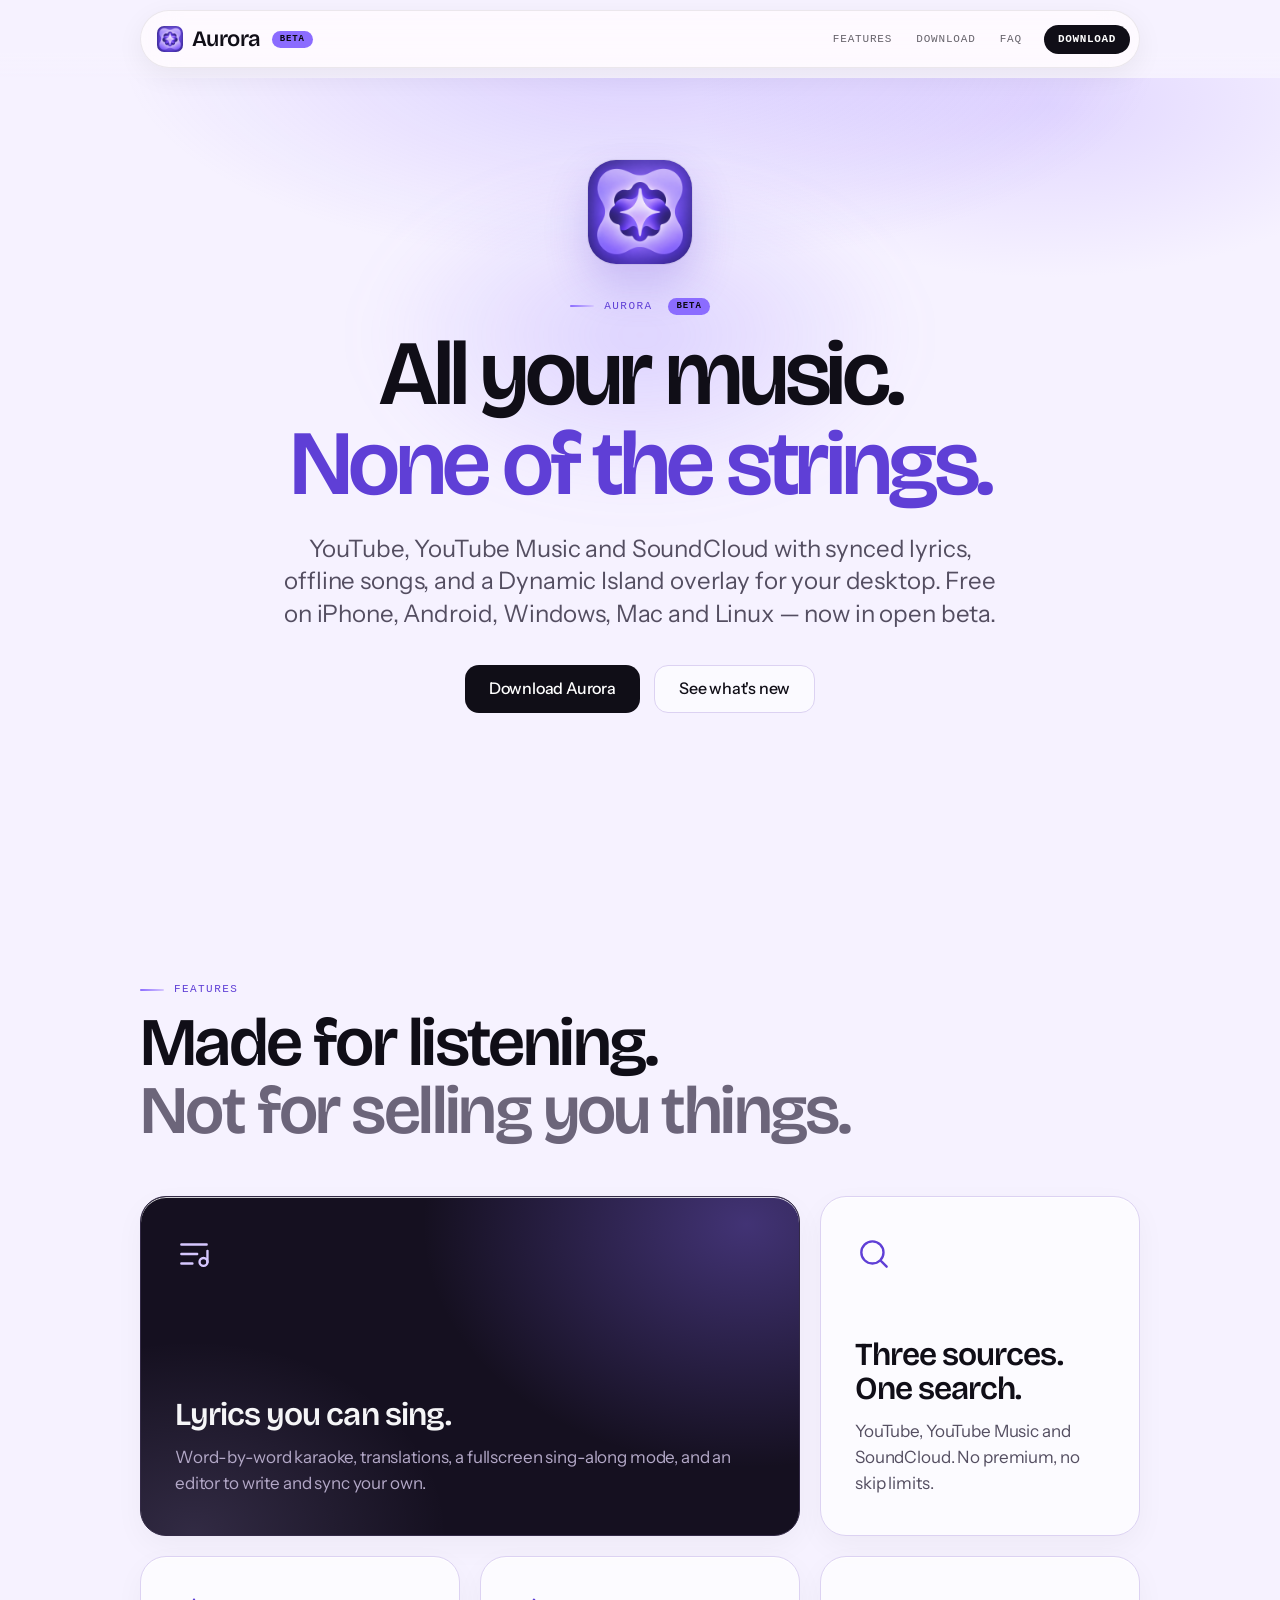
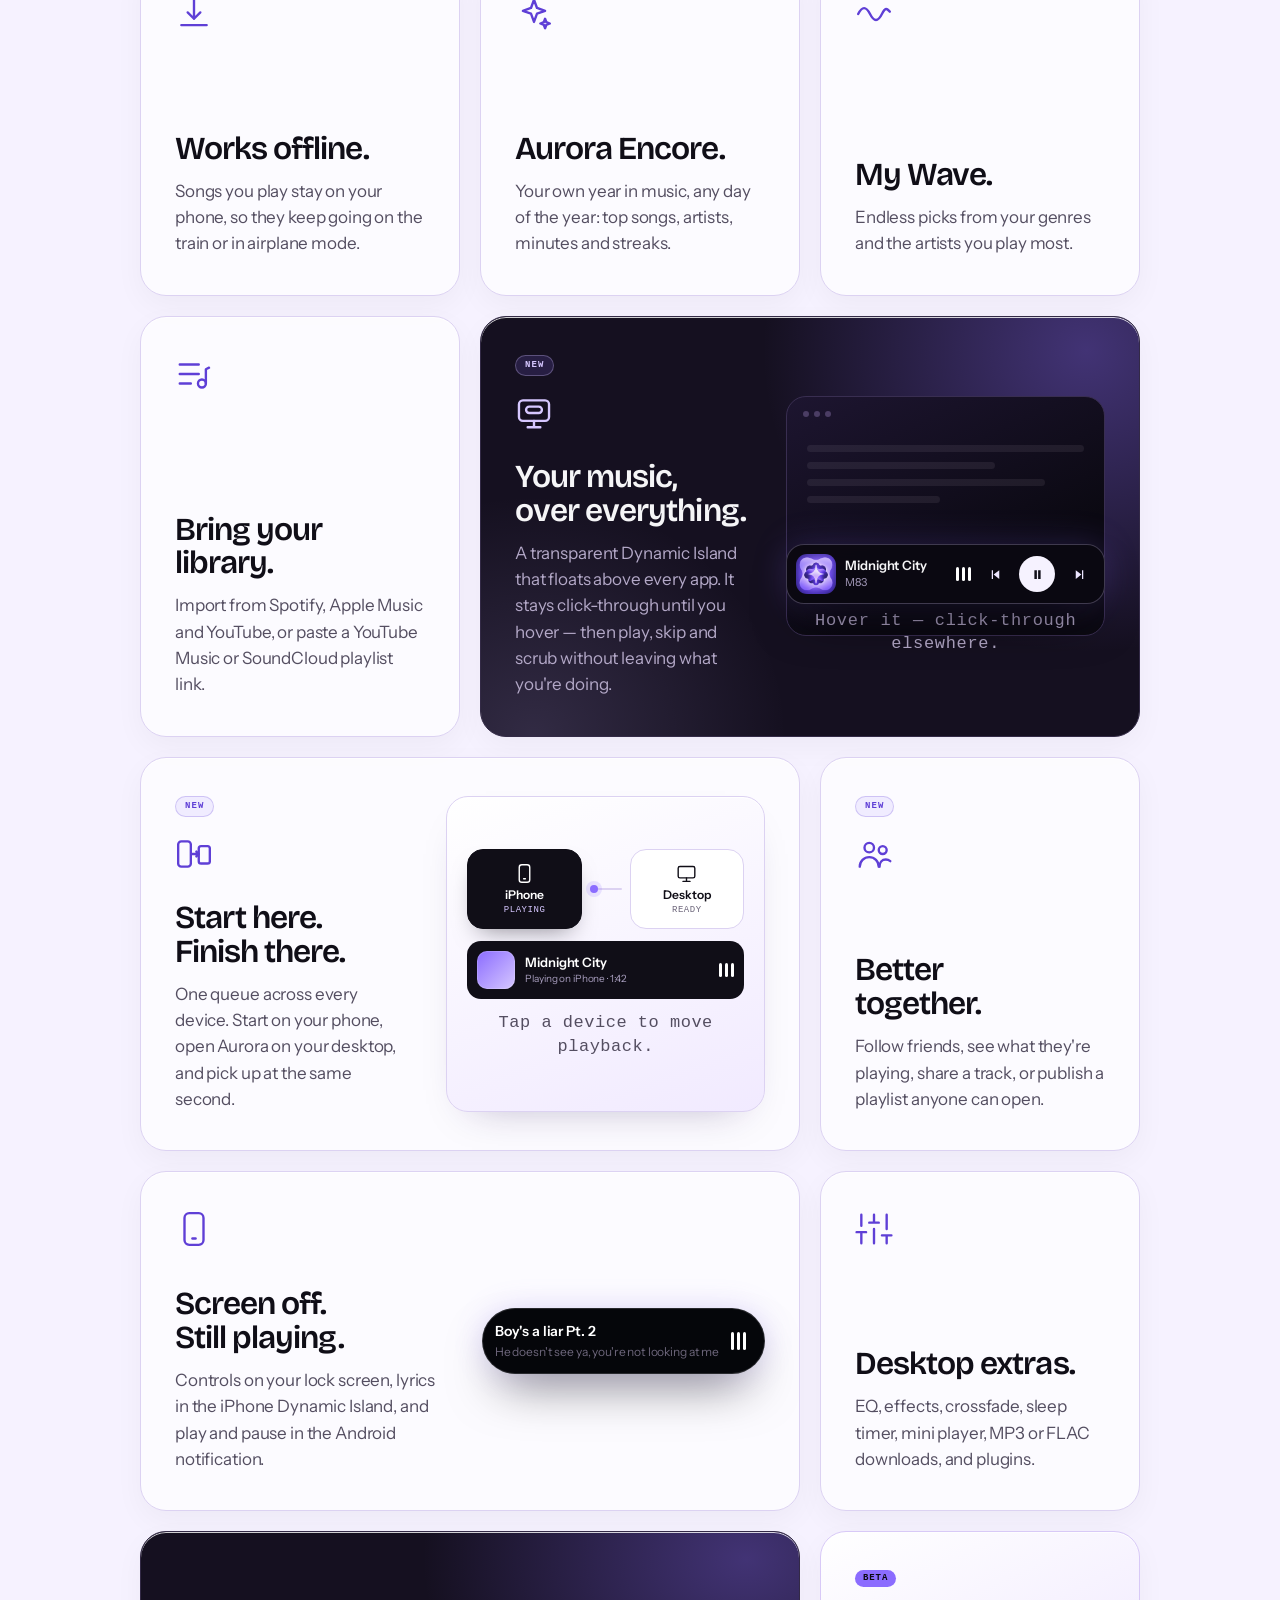
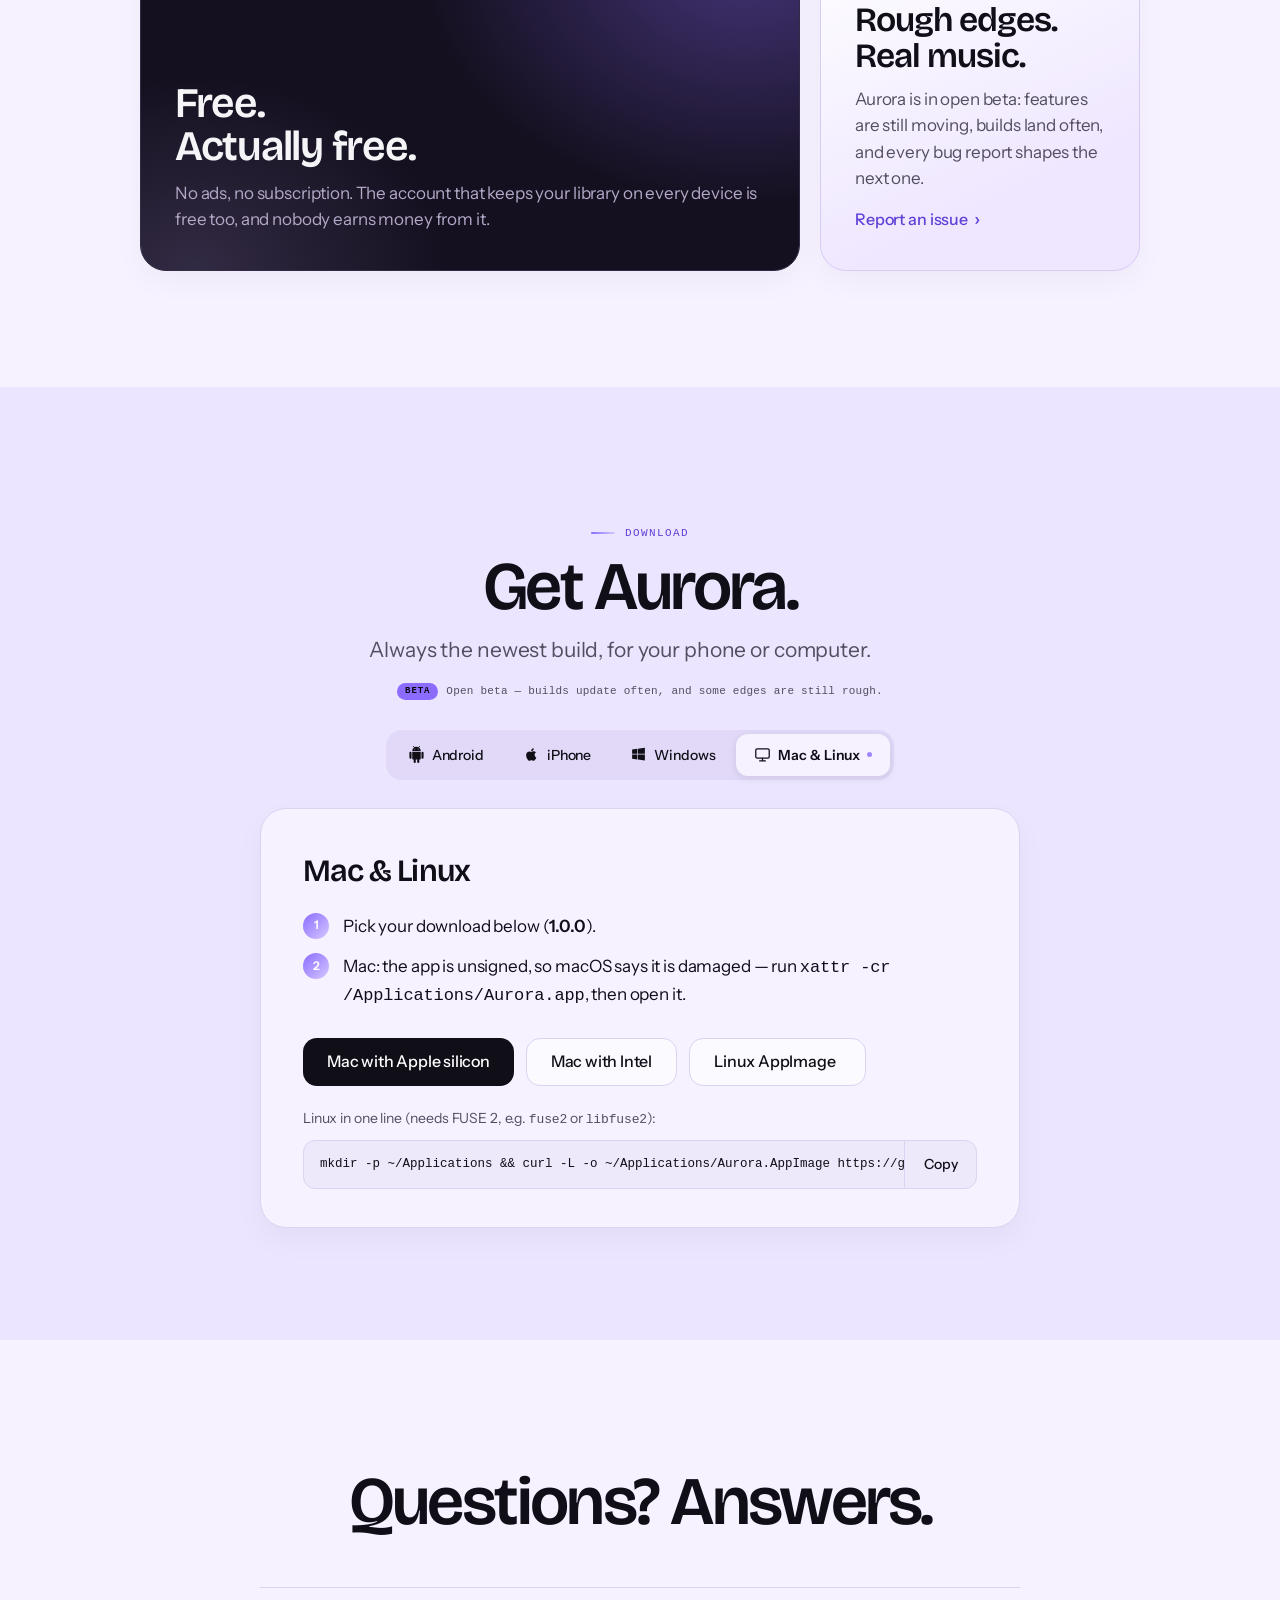
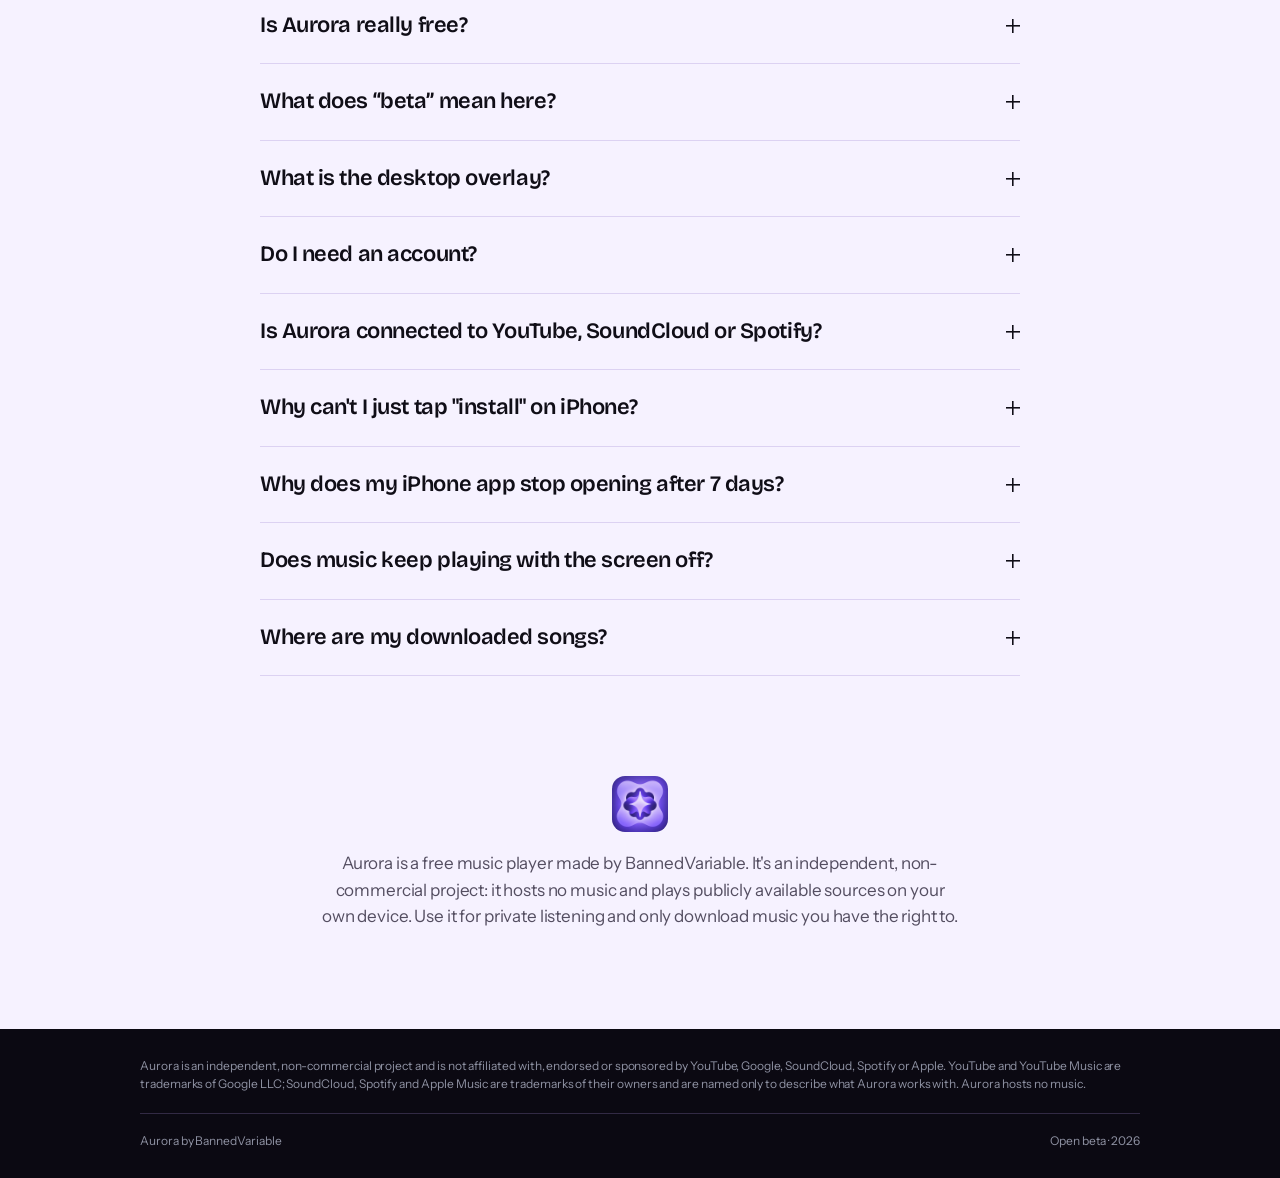
==== commit 001dd174: "Give the site a lavender identity and show the beta features Recolour the page around lavender, blac" ====
--- a/aurora/index.html
+++ b/aurora/index.html
@@ -3,12 +3,12 @@
 <head>
   <meta charset="utf-8">
   <meta name="viewport" content="width=device-width, initial-scale=1, viewport-fit=cover">
-  <title>Aurora · free music player</title>
-  <meta name="description" content="Aurora is a free, ad-free music player for iPhone, Android, Windows, Mac and Linux. Stream from YouTube, YouTube Music and SoundCloud, sing along with synced lyrics and keep songs offline.">
-  <meta name="theme-color" content="#f7f8fa">
+  <title>Aurora · free music player (beta)</title>
+  <meta name="description" content="Aurora is a free, ad-free music player for iPhone, Android, Windows, Mac and Linux. Stream from YouTube, YouTube Music and SoundCloud, sing along with synced lyrics, keep songs offline, and control playback from a desktop overlay. Now in open beta.">
+  <meta name="theme-color" content="#f6f2ff">
   <meta name="color-scheme" content="light">
-  <meta property="og:title" content="Aurora · free music player">
-  <meta property="og:description" content="No ads. No subscription. A free account keeps your library, playlists and lyrics on every device you sign in on.">
+  <meta property="og:title" content="Aurora · free music player (beta)">
+  <meta property="og:description" content="No ads. No subscription. A free account keeps your library, playlists and lyrics on every device you sign in on. Now in open beta.">
   <meta property="og:image" content="https://bannedvariable.github.io/aurora/icon.png">
   <link rel="icon" href="icon.png">
   <link rel="apple-touch-icon" href="icon.png">
@@ -16,7 +16,7 @@
   <link rel="preconnect" href="https://fonts.googleapis.com">
   <link rel="preconnect" href="https://fonts.gstatic.com" crossorigin>
   <link href="https://fonts.googleapis.com/css2?family=Bricolage+Grotesque:opsz,wght@12..96,400..700&family=Instrument+Sans:wght@400;500;600&display=swap" rel="stylesheet">
-  <link rel="stylesheet" href="style.css?v=2">
+  <link rel="stylesheet" href="style.css?v=3">
   <script>document.documentElement.classList.add('js');</script>
 </head>
 <body>
@@ -25,7 +25,7 @@
   <!-- the product bar: sticks to the top, frosted -->
   <nav class="nav" id="nav" aria-label="Aurora">
     <div class="nav-in">
-      <a class="nav-brand" href="#top"><img src="icon.png" alt="" width="26" height="26"><span>Aurora</span></a>
+      <a class="nav-brand" href="#top"><img src="icon.png" alt="" width="26" height="26"><span>Aurora</span><span class="beta-badge">Beta</span></a>
       <button class="nav-toggle" id="nav-toggle" type="button" aria-expanded="false" aria-controls="nav-links" aria-label="Menu">
         <svg viewBox="0 0 24 24" aria-hidden="true"><path d="m7 10 5 5 5-5"/></svg>
       </button>
@@ -42,21 +42,44 @@
     <!-- hero -->
     <header class="hero" id="top">
       <img class="hero-icon reveal" src="icon.png" alt="" width="112" height="112">
-      <p class="eyebrow reveal">Aurora</p>
+      <p class="eyebrow reveal">Aurora <span class="beta-badge">Beta</span></p>
       <h1 class="reveal">All your music.<br><span class="hero-accent">None of the strings.</span></h1>
-      <p class="lede reveal">YouTube, YouTube Music and SoundCloud with synced lyrics and songs that play offline. Free on iPhone, Android, Windows, Mac and Linux.</p>
+      <p class="lede reveal">YouTube, YouTube Music and SoundCloud with synced lyrics, offline songs, and a Dynamic Island overlay for your desktop. Free on iPhone, Android, Windows, Mac and Linux — now in open beta.</p>
       <div class="ctas reveal">
         <a class="btn" id="main-dl" href="#download"><span id="main-dl-label">Download Aurora</span></a>
-      </div>
-      <p class="fine reveal" id="build-info">Free · new builds every week</p>
+        <a class="btn outline" href="#features">See what's new</a>
+      </div>
+      <p class="fine reveal" id="build-info">Free · open beta · new builds every week</p>
     </header>
+
+    <!-- a slow strip of the things that are new; it pauses when you hover it -->
+    <div class="ticker reveal" aria-label="New in the Aurora beta">
+      <div class="ticker-track">
+        <div class="ticker-group">
+          <span>New in beta</span><i aria-hidden="true"></i>
+          <span>Dynamic Island overlay</span><i aria-hidden="true"></i>
+          <span>Device handoff</span><i aria-hidden="true"></i>
+          <span>Cloud library</span><i aria-hidden="true"></i>
+          <span>Synced lyrics</span><i aria-hidden="true"></i>
+          <span>Offline listening</span><i aria-hidden="true"></i>
+        </div>
+        <div class="ticker-group" aria-hidden="true">
+          <span>New in beta</span><i></i>
+          <span>Dynamic Island overlay</span><i></i>
+          <span>Device handoff</span><i></i>
+          <span>Cloud library</span><i></i>
+          <span>Synced lyrics</span><i></i>
+          <span>Offline listening</span><i></i>
+        </div>
+      </div>
+    </div>
 
     <!-- the counter -->
     <section class="dark count" id="count" aria-labelledby="count-label" hidden>
       <p class="eyebrow light reveal">Downloaded</p>
       <div class="odo reveal" id="odo" aria-hidden="true"><span class="odo-wait">—</span></div>
       <p class="sr" id="count-sr" aria-live="polite"></p>
-      <p class="count-label reveal" id="count-label"><span>times, and counting.</span> <span class="live"><span class="pulse" aria-hidden="true"></span><span id="live-text">Live from GitHub</span></span></p>
+      <p class="count-label reveal" id="count-label"><span>times, and counting.</span> <span class="live"><span class="pulse" aria-hidden="true"></span><span id="live-text">Live</span></span></p>
       <ol class="ranks reveal" id="ranks" aria-label="Downloads per platform"></ol>
     </section>
 
@@ -105,6 +128,65 @@
             <p>Import from Spotify, Apple Music and YouTube, or paste a YouTube Music or SoundCloud playlist link.</p>
           </article>
 
+          <article class="tile wide black overlay-tile reveal">
+            <div class="tile-text">
+              <span class="new-tag">New</span>
+              <svg class="glyph" viewBox="0 0 24 24" aria-hidden="true"><rect x="2.5" y="4" width="19" height="13" rx="2.5"/><path d="M8 21h8M12 17v4"/><rect x="7" y="8" width="10" height="4" rx="2"/></svg>
+              <h3>Your music,<br>over everything.</h3>
+              <p>A transparent Dynamic Island that floats above every app. It stays click-through until you hover — then play, skip and scrub without leaving what you're doing.</p>
+            </div>
+            <div class="overlay-demo" data-overlay-demo>
+              <div class="od-screen" aria-hidden="true">
+                <div class="od-screen-bar"><i></i><i></i><i></i></div>
+                <div class="od-screen-body"><span></span><span></span><span></span><span></span></div>
+              </div>
+              <div class="od-pill" role="group" aria-label="Dynamic Island overlay preview">
+                <img class="od-art" src="icon.png" alt="" width="40" height="40">
+                <span class="od-meta" aria-live="polite"><b data-od-title>Midnight City</b><small data-od-artist>M83</small></span>
+                <span class="bars" aria-hidden="true"><i></i><i></i><i></i></span>
+                <button class="od-btn" type="button" data-od-prev aria-label="Previous track"><svg viewBox="0 0 24 24" aria-hidden="true"><path d="M6 5h2v14H6zm12 0-9 7 9 7z"/></svg></button>
+                <button class="od-btn od-play" type="button" data-od-play aria-label="Pause"><svg class="i-pause" viewBox="0 0 24 24" aria-hidden="true"><path d="M7 5h4v14H7zm6 0h4v14h-4z"/></svg><svg class="i-play" viewBox="0 0 24 24" aria-hidden="true"><path d="M8 5v14l11-7z"/></svg></button>
+                <button class="od-btn" type="button" data-od-next aria-label="Next track"><svg viewBox="0 0 24 24" aria-hidden="true"><path d="M16 5h2v14h-2zM6 5l9 7-9 7z"/></svg></button>
+              </div>
+              <p class="od-hint">Hover it — click-through elsewhere.</p>
+            </div>
+          </article>
+
+          <article class="tile wide handoff reveal">
+            <div class="tile-text">
+              <span class="new-tag">New</span>
+              <svg class="glyph" viewBox="0 0 24 24" aria-hidden="true"><rect x="2" y="4" width="8" height="16" rx="2"/><rect x="15" y="7" width="7" height="11" rx="1.5"/><path d="M11 12h4m0 0-1.5-1.5M15 12l-1.5 1.5"/></svg>
+              <h3>Start here.<br>Finish there.</h3>
+              <p>One queue across every device. Start on your phone, open Aurora on your desktop, and pick up at the same second.</p>
+            </div>
+            <div class="handoff-demo" data-handoff data-playing="phone">
+              <div class="hd-devices" role="group" aria-label="Choose the device that plays">
+                <button class="hd-device is-on" type="button" data-device="phone" aria-pressed="true">
+                  <svg viewBox="0 0 24 24" aria-hidden="true"><rect x="6" y="2" width="12" height="20" rx="3"/><path d="M11 18h2"/></svg>
+                  <span>iPhone</span><small>Playing</small>
+                </button>
+                <span class="hd-link" aria-hidden="true"><i></i></span>
+                <button class="hd-device" type="button" data-device="desktop" aria-pressed="false">
+                  <svg viewBox="0 0 24 24" aria-hidden="true"><rect x="2.5" y="4" width="19" height="13" rx="2"/><path d="M8 21h8M12 17v4"/></svg>
+                  <span>Desktop</span><small>Ready</small>
+                </button>
+              </div>
+              <div class="hd-now">
+                <span class="hd-art" aria-hidden="true"></span>
+                <span class="hd-meta"><b>Midnight City</b><small data-hd-status>Playing on iPhone · 1:42</small></span>
+                <span class="bars" aria-hidden="true"><i></i><i></i><i></i></span>
+              </div>
+              <p class="hd-hint">Tap a device to move playback.</p>
+            </div>
+          </article>
+
+          <article class="tile reveal">
+            <span class="new-tag">New</span>
+            <svg class="glyph" viewBox="0 0 24 24" aria-hidden="true"><circle cx="9" cy="8" r="3"/><path d="M3 20c0-3.3 2.7-6 6-6s6 2.7 6 6"/><circle cx="17.5" cy="9.5" r="2.5"/><path d="M15.5 20c0-2.6 1.5-4.5 4-4.5 1 0 2 .4 2.8 1"/></svg>
+            <h3>Better<br>together.</h3>
+            <p>Follow friends, see what they're playing, share a track, or publish a playlist anyone can open.</p>
+          </article>
+
           <article class="tile wide reveal">
             <div class="tile-text">
               <svg class="glyph" viewBox="0 0 24 24" aria-hidden="true"><rect x="6" y="2" width="12" height="20" rx="3"/><path d="M11 18h2"/></svg>
@@ -125,6 +207,13 @@
           <article class="tile wide black free reveal">
             <h3>Free.<br>Actually free.</h3>
             <p>No ads, no subscription. The account that keeps your library on every device is free too, and nobody earns money from it.</p>
+          </article>
+
+          <article class="tile beta reveal">
+            <span class="beta-badge">Beta</span>
+            <h3>Rough edges.<br>Real music.</h3>
+            <p>Aurora is in open beta: features are still moving, builds land often, and every bug report shapes the next one.</p>
+            <a class="more" href="https://github.com/BannedVariable/aurora/issues" target="_blank" rel="noopener">Report an issue</a>
           </article>
         </div>
       </div>
@@ -136,6 +225,7 @@
         <p class="eyebrow reveal">Download</p>
         <h2 class="h2 reveal" id="dl-h">Get Aurora.</h2>
         <p class="lede small reveal">Always the newest build, for your phone or computer.</p>
+        <p class="beta-note reveal"><span class="beta-badge">Beta</span><span>Open beta — builds update often, and some edges are still rough.</span></p>
 
         <div class="segmented reveal" role="tablist" aria-label="Platform">
           <button role="tab" id="tab-android" aria-controls="panel-android" aria-selected="false" data-os="android" type="button"><svg viewBox="0 0 24 24" aria-hidden="true"><use href="#i-android"/></svg>Android</button>
@@ -147,15 +237,15 @@
         <div class="card tabpanel" role="tabpanel" id="panel-android" aria-labelledby="tab-android" hidden>
           <div class="card-head"><h3>Android</h3><span class="n" data-count="android"></span></div>
           <ol class="steps"><li>Download <b>Aurora.apk</b> on your phone.</li><li>Open it. If Android asks, allow installs from your browser.</li><li>Tap <b>Install</b>. Updates install over it and keep your music.</li></ol>
-          <div class="btns"><a class="btn" id="dl-android" href="https://github.com/BannedVariable/BannedVariable.github.io/releases/download/android-latest/Aurora.apk">Download APK <small id="size-android"></small></a></div>
+          <div class="btns"><a class="btn" id="dl-android" data-dl="android" href="https://github.com/BannedVariable/BannedVariable.github.io/releases/download/android-latest/Aurora.apk">Download APK <small id="size-android"></small></a></div>
         </div>
 
         <div class="card tabpanel" role="tabpanel" id="panel-ios" aria-labelledby="tab-ios" hidden>
           <div class="card-head"><h3>iPhone</h3><span class="n" data-count="ios"></span></div>
           <ol class="steps"><li>Install <a href="https://sidestore.io">SideStore</a> once (needs a computer one time).</li><li>Tap <b>Add to SideStore</b>. Aurora installs and keeps itself updated.</li></ol>
           <div class="btns">
-            <a class="btn" id="dl-sidestore" href="#">Add to SideStore</a>
-            <a class="btn outline" id="dl-ipa" href="https://github.com/BannedVariable/BannedVariable.github.io/releases/download/ios-latest/Aurora.ipa">Download .ipa <small id="size-ios"></small></a>
+            <a class="btn" id="dl-sidestore" data-dl="ios" href="#">Add to SideStore</a>
+            <a class="btn outline" id="dl-ipa" data-dl="ios" href="https://github.com/BannedVariable/BannedVariable.github.io/releases/download/ios-latest/Aurora.ipa">Download .ipa <small id="size-ios"></small></a>
           </div>
           <p class="note">No SideStore? Install the .ipa with <a href="https://sideloadly.io">Sideloadly</a> from your computer. iPhones only run signed apps, so one of these is needed.</p>
           <p class="note">Nothing happens when you tap it? In-app browsers (Instagram, Discord, Reddit, …) block SideStore links — open this page in <b>Safari</b>. You can also add the source by hand: SideStore → Sources → <b>+</b>, then paste this:</p>
@@ -165,16 +255,16 @@
         <div class="card tabpanel" role="tabpanel" id="panel-windows" aria-labelledby="tab-windows" hidden>
           <div class="card-head"><h3>Windows</h3><span class="n" data-count="windows"></span></div>
           <ol class="steps"><li>Download <b>Aurora.exe</b> and run the installer.</li><li>If SmartScreen appears: <b>More info → Run anyway</b>. It installs for your user; no administrator needed.</li></ol>
-          <div class="btns"><a class="btn" id="dl-windows" href="https://github.com/BannedVariable/BannedVariable.github.io/releases/download/windows-latest/Aurora.exe">Download for Windows <small id="size-windows"></small></a></div>
+          <div class="btns"><a class="btn" id="dl-windows" data-dl="windows" href="https://github.com/BannedVariable/BannedVariable.github.io/releases/download/windows-latest/Aurora.exe">Download for Windows <small id="size-windows"></small></a></div>
         </div>
 
         <div class="card tabpanel" role="tabpanel" id="panel-desktop" aria-labelledby="tab-desktop" hidden>
           <div class="card-head"><h3>Mac &amp; Linux</h3><span class="n" data-count="desktop"></span></div>
           <ol class="steps"><li>Pick your download below (<b id="rel-version">1.0.0</b>).</li><li>Mac: the app is unsigned, so macOS says it is damaged — run <code>xattr -cr /Applications/Aurora.app</code>, then open it.</li></ol>
           <div class="btns">
-            <a class="btn" id="dl-mac-arm" href="https://github.com/BannedVariable/BannedVariable.github.io/releases/download/v1.0.0/Aurora-1.0.0-mac-arm64.dmg">Mac with Apple silicon</a>
-            <a class="btn outline" id="dl-mac-x64" href="https://github.com/BannedVariable/BannedVariable.github.io/releases/download/v1.0.0/Aurora-1.0.0-mac-x64.dmg">Mac with Intel</a>
-            <a class="btn outline" id="dl-linux" href="https://github.com/BannedVariable/BannedVariable.github.io/releases/download/v1.0.0/aurora-1.0.0-linux-x86_64.AppImage">Linux AppImage <small id="size-linux"></small></a>
+            <a class="btn" id="dl-mac-arm" data-dl="mac" href="https://github.com/BannedVariable/BannedVariable.github.io/releases/download/v1.0.0/Aurora-1.0.0-mac-arm64.dmg">Mac with Apple silicon</a>
+            <a class="btn outline" id="dl-mac-x64" data-dl="mac" href="https://github.com/BannedVariable/BannedVariable.github.io/releases/download/v1.0.0/Aurora-1.0.0-mac-x64.dmg">Mac with Intel</a>
+            <a class="btn outline" id="dl-linux" data-dl="linux" href="https://github.com/BannedVariable/BannedVariable.github.io/releases/download/v1.0.0/aurora-1.0.0-linux-x86_64.AppImage">Linux AppImage <small id="size-linux"></small></a>
           </div>
           <p class="note">Linux in one line (needs FUSE 2, e.g. <code>fuse2</code> or <code>libfuse2</code>):</p>
           <div class="copy"><code id="linux-line">mkdir -p ~/Applications && curl -L -o ~/Applications/Aurora.AppImage https://github.com/BannedVariable/BannedVariable.github.io/releases/download/v1.0.0/aurora-1.0.0-linux-x86_64.AppImage && chmod +x ~/Applications/Aurora.AppImage && ~/Applications/Aurora.AppImage</code><button type="button" data-copy="linux-line">Copy</button></div>
@@ -189,6 +279,8 @@
         <h2 class="h2 reveal" id="faq-h">Questions? Answers.</h2>
         <div class="acc reveal">
           <details><summary>Is Aurora really free?</summary><p>Yes. No ads, no subscription. The account is free too: it keeps your playlists, favorites and settings on every phone and computer you sign in on.</p></details>
+          <details><summary>What does “beta” mean here?</summary><p>Aurora is usable every day, but features are still moving and a few edges are rough. Builds update often; if something breaks, <a href="https://github.com/BannedVariable/aurora/issues" target="_blank" rel="noopener">report it on GitHub</a> and it shapes the next build.</p></details>
+          <details><summary>What is the desktop overlay?</summary><p>A transparent Dynamic Island that floats above your other windows. It appears while music plays; the rest of the time it is click-through, so it never blocks what you're doing. Hover it for play, skip and lyrics.</p></details>
           <details><summary>Do I need an account?</summary><p>Yes, a free one. It is how Aurora knows which library is yours, so signing in on a second device brings your songs with you and both devices appear in the player, ready to hand playback over.</p></details>
           <details><summary>Is Aurora connected to YouTube, SoundCloud or Spotify?</summary><p>No. Aurora is an independent, non-commercial player and hosts no music; it plays publicly available sources on your own device. Use it for private listening and only download music you have the right to.</p></details>
           <details><summary>Why can't I just tap "install" on iPhone?</summary><p>iOS only runs apps signed with a certificate from Apple. Aurora doesn't use leaked certificates (those get revoked and can push anything to your phone), so on iPhone it installs through SideStore or Sideloadly with your own Apple ID.</p></details>
@@ -210,6 +302,7 @@
       <p class="disclaimer">Aurora is an independent, non-commercial project and is not affiliated with, endorsed or sponsored by YouTube, Google, SoundCloud, Spotify or Apple. YouTube and YouTube Music are trademarks of Google LLC; SoundCloud, Spotify and Apple Music are trademarks of their owners and are named only to describe what Aurora works with. Aurora hosts no music.</p>
       <div class="foot-row">
         <span>Aurora by BannedVariable</span>
+        <span>Open beta · 2026</span>
       </div>
     </div>
   </footer>
@@ -222,6 +315,6 @@
     <symbol id="i-desktop" viewBox="0 0 24 24"><g fill="none" stroke="currentColor" stroke-width="1.8" stroke-linecap="round"><rect x="2.5" y="4" width="19" height="13" rx="2"/><path d="M8 21h8M12 17v4"/></g></symbol>
   </svg>
 
-  <script src="app.js"></script>
+  <script src="app.js?v=4"></script>
 </body>
 </html>
--- a/aurora/style.css
+++ b/aurora/style.css
@@ -1,20 +1,21 @@
-/* Aurora's site: cool studio light, ink-black type, and one restrained violet-to-teal signal.
-   The album art and screenshots carry the rest of the colour. */
+/* Aurora's site: lavender light, near-black ink, and white cards. One colour, used with restraint. */
 
 :root {
-  --ink: #15161c;
-  --ink-2: #5b5e6b;
-  --ink-3: #6d707f;
-  --muted-dark: #9a9dad;
-  --paper: #f7f8fa;
-  --paper-2: #eef0f5;
-  --line: #d9dce5;
-  --night: #0a0b11;
-  --night-2: #141625;
-  --night-line: #343746;
-  --accent: #5c4dff;
-  --accent-ink: #4a3be0;
-  --accent-2: #0fa99a;
+  --ink: #100e17;
+  --ink-2: #544e61;
+  --ink-3: #6c657a;
+  --muted-dark: #a79dbd;
+  --paper: #f6f2ff;
+  --paper-2: #ece5ff;
+  --line: #dcd2f2;
+  --night: #0b0912;
+  --night-2: #151020;
+  --night-line: #322a44;
+  --accent: #8b6cff;
+  --accent-ink: #5f3fd6;
+  --accent-2: #d6c7ff;
+  --lavender: #c9b6ff;
+  --card: #ffffff;
   --font-display: "Bricolage Grotesque", "SF Pro Display", "Segoe UI", Arial, sans-serif;
   --font: "Instrument Sans", -apple-system, BlinkMacSystemFont, "Segoe UI", Arial, sans-serif;
   --mono: ui-monospace, "SFMono-Regular", "JetBrains Mono", Menlo, Consolas, monospace;
@@ -48,7 +49,7 @@
   font: 500 11px/1 var(--mono); letter-spacing: 0.13em; text-transform: uppercase; color: var(--accent-ink);
 }
 .eyebrow::before { content: ""; width: 24px; height: 2px; border-radius: 2px; background: linear-gradient(90deg, var(--accent), var(--accent-2)); }
-.eyebrow.light { color: #c6c1ff; }
+.eyebrow.light { color: var(--accent-2); }
 .h2 { margin: 0 0 52px; font-family: var(--font-display); font-size: clamp(42px, 6.2vw, 68px); line-height: 0.99; font-weight: 600; letter-spacing: -0.038em; }
 .dim { color: var(--ink-3); }
 .lede { margin: 0 auto; max-width: 720px; font-size: clamp(19px, 2.2vw, 24px); line-height: 1.36; letter-spacing: -0.006em; color: var(--ink-2); font-weight: 400; }
@@ -59,7 +60,7 @@
 .more { display: inline-flex; align-items: center; gap: 2px; color: var(--accent-ink); text-decoration: none; font-size: 16px; font-weight: 500; }
 .more::after { content: "›"; margin-left: 4px; font-size: 1.15em; line-height: 1; transform: translateY(-1px); }
 .more:hover { text-decoration: underline; }
-.more.light { color: #b7afff; }
+.more.light { color: var(--lavender); }
 
 /* ---------- buttons ---------- */
 .btn {
@@ -75,18 +76,18 @@
 .btn.outline { background: rgba(255, 255, 255, 0.64); color: var(--ink); border: 1px solid var(--line); }
 .btn.outline:hover { background: var(--ink); color: #fff; border-color: var(--ink); }
 .dark .btn { background: #fff; color: #000; }
-.dark .btn:hover { background: #dcd8ff; color: #17142e; }
+.dark .btn:hover { background: var(--accent-2); color: #17102b; }
 
 /* ---------- nav ---------- */
 .nav {
   position: sticky; top: 0; z-index: 50; padding: 10px 0;
-  background: linear-gradient(to bottom, var(--paper) 68%, rgba(247, 248, 250, 0));
+  background: linear-gradient(to bottom, var(--paper) 68%, rgba(246, 242, 255, 0));
 }
 .nav-in {
   width: min(var(--wrap), 100% - 2 * var(--gutter)); height: 58px; margin: 0 auto; padding: 0 9px 0 16px;
   display: flex; align-items: center; gap: 22px; border-radius: 999px;
-  background: rgba(250, 251, 253, 0.78); border: 1px solid rgba(21, 22, 28, 0.08);
-  box-shadow: 0 8px 28px rgba(21, 22, 28, 0.06);
+  background: rgba(255, 252, 255, 0.8); border: 1px solid rgba(16, 14, 23, 0.08);
+  box-shadow: 0 8px 28px rgba(16, 14, 23, 0.06);
   -webkit-backdrop-filter: saturate(160%) blur(18px); backdrop-filter: saturate(160%) blur(18px);
 }
 .nav-brand { display: flex; align-items: center; gap: 9px; margin-right: auto; text-decoration: none; font-family: var(--font-display); font-size: 22px; font-weight: 600; letter-spacing: -0.025em; }
@@ -104,11 +105,19 @@
 /* ---------- hero ---------- */
 .hero {
   padding: 82px var(--gutter) 0; text-align: center; overflow: hidden;
+  position: relative;
   background:
-    radial-gradient(58% 46% at 50% -4%, rgba(92, 77, 255, 0.14), transparent 70%),
-    radial-gradient(38% 36% at 82% 4%, rgba(15, 169, 154, 0.10), transparent 72%);
-}
-.hero-icon { width: 104px; height: 104px; margin: 0 auto 24px; border-radius: 28px; box-shadow: 0 20px 44px rgba(74, 59, 224, 0.20), 0 0 0 1px rgba(21, 22, 28, 0.06); }
+    radial-gradient(58% 46% at 50% -4%, rgba(139, 108, 255, 0.26), transparent 70%),
+    radial-gradient(38% 36% at 82% 4%, rgba(201, 182, 255, 0.45), transparent 72%);
+}
+.hero::before {
+  content: ""; position: absolute; left: 50%; top: 42px; width: min(720px, 92vw); height: 430px;
+  transform: translateX(-50%); pointer-events: none;
+  background: radial-gradient(closest-side, rgba(139, 108, 255, 0.24), transparent 76%);
+  filter: blur(26px);
+}
+.hero > * { position: relative; z-index: 1; }
+.hero-icon { width: 104px; height: 104px; margin: 0 auto 24px; border-radius: 28px; box-shadow: 0 20px 44px rgba(95, 63, 214, 0.24), 0 0 0 1px rgba(16, 14, 23, 0.06); }
 .hero .eyebrow { font-size: 11px; }
 .hero h1 { margin: 0 auto 24px; max-width: 940px; font-family: var(--font-display); font-size: clamp(46px, 8.4vw, 92px); line-height: 0.98; font-weight: 600; letter-spacing: -0.045em; }
 .hero h1 .hero-accent { color: var(--accent-ink); }
@@ -136,8 +145,8 @@
   position: relative; z-index: 3; margin: 0 clamp(8px, 2vw, 24px); padding: 128px var(--gutter) 112px;
   border-radius: 40px; overflow: hidden; text-align: center;
   background:
-    radial-gradient(52% 78% at 18% 0%, rgba(92, 77, 255, 0.22), transparent 66%),
-    radial-gradient(44% 68% at 92% 16%, rgba(15, 169, 154, 0.16), transparent 70%),
+    radial-gradient(52% 78% at 18% 0%, rgba(139, 108, 255, 0.32), transparent 66%),
+    radial-gradient(44% 68% at 92% 16%, rgba(201, 182, 255, 0.16), transparent 70%),
     var(--night);
 }
 .odo {
@@ -151,11 +160,12 @@
 .odo .sep { display: inline-block; }
 .odo .plus { color: var(--accent-2); font-weight: 600; margin-left: 0.04em; }
 .odo-wait { color: var(--night-line); }
+.count > .eyebrow { display: flex; justify-content: center; }
 .count-label { margin: 0; font-size: clamp(21px, 2.6vw, 28px); line-height: 1.25; font-weight: 600; letter-spacing: 0.007em; }
 .live { display: inline-flex; align-items: center; gap: 8px; margin-left: 10px; font: 400 10px/1 var(--mono); letter-spacing: 0.07em; text-transform: uppercase; color: var(--muted-dark); vertical-align: middle; }
-.pulse { width: 7px; height: 7px; border-radius: 50%; background: #30d158; box-shadow: 0 0 0 0 rgba(48, 209, 88, 0.6); animation: pulse 2s infinite; }
+.pulse { width: 7px; height: 7px; border-radius: 50%; background: var(--accent); box-shadow: 0 0 0 0 rgba(139, 108, 255, 0.65); animation: pulse 2s infinite; }
 .pulse.off { background: var(--ink-3); animation: none; }
-@keyframes pulse { 70% { box-shadow: 0 0 0 8px rgba(48, 209, 88, 0); } 100% { box-shadow: 0 0 0 0 rgba(48, 209, 88, 0); } }
+@keyframes pulse { 70% { box-shadow: 0 0 0 8px rgba(139, 108, 255, 0); } 100% { box-shadow: 0 0 0 0 rgba(139, 108, 255, 0); } }
 .ranks { list-style: none; display: grid; grid-template-columns: repeat(auto-fit, minmax(150px, 1fr)); gap: 28px 40px; width: min(var(--wrap), 100%); margin: 88px auto 0; padding: 0; text-align: left; }
 .ranks li { display: grid; gap: 6px; }
 .ranks .r-name { font: 500 10px/1.4 var(--mono); letter-spacing: 0.09em; text-transform: uppercase; color: var(--muted-dark); }
@@ -179,14 +189,14 @@
 .tile.wide .tile-text { display: flex; flex-direction: column; flex: 1; align-self: stretch; }
 .tile.black {
   background:
-    radial-gradient(82% 120% at 92% 8%, rgba(92, 77, 255, 0.30), transparent 60%),
-    radial-gradient(55% 82% at 8% 100%, rgba(15, 169, 154, 0.17), transparent 70%),
+    radial-gradient(82% 120% at 92% 8%, rgba(139, 108, 255, 0.38), transparent 60%),
+    radial-gradient(55% 82% at 8% 100%, rgba(201, 182, 255, 0.16), transparent 70%),
     var(--night-2);
-  border-color: #2b2d40;
+  border-color: #332a46;
   color: #f5f5f7;
 }
 .tile.black .glyph { color: var(--accent-2); }
-.tile.black p { color: #a7a9b8; }
+.tile.black p { color: #b3a8c7; }
 .tile:has(.tile-shot) { min-height: 440px; }
 .tile:has(.tile-shot) .tile-text { max-width: 52%; }
 /* the phone rises from the bottom edge and runs off it */
@@ -201,7 +211,7 @@
 .island-pill {
   display: flex; align-items: center; gap: 12px; width: min(100%, 380px); padding: 12px 18px 12px 12px;
   border-radius: 999px; background: #05060a; color: #fff; border: 1px solid rgba(255, 255, 255, 0.14);
-  box-shadow: 0 24px 50px -16px rgba(0, 0, 0, 0.55), 0 0 30px rgba(92, 77, 255, 0.14);
+  box-shadow: 0 24px 50px -16px rgba(0, 0, 0, 0.55), 0 0 30px rgba(139, 108, 255, 0.2);
 }
 .island-pill img { width: 40px; height: 40px; border-radius: 10px; object-fit: cover; }
 .island-pill span { display: flex; flex-direction: column; min-width: 0; flex: 1; }
@@ -233,7 +243,7 @@
 
 /* ---------- download ---------- */
 .download { padding: 128px 0 112px; background: var(--paper-2); text-align: center; }
-.segmented { display: inline-flex; flex-wrap: wrap; justify-content: center; gap: 3px; padding: 4px; margin-bottom: 28px; border-radius: 16px; background: #dfe3eb; }
+.segmented { display: inline-flex; flex-wrap: wrap; justify-content: center; gap: 3px; padding: 4px; margin-bottom: 28px; border-radius: 16px; background: #e2d8f7; }
 .segmented button {
   display: inline-flex; align-items: center; gap: 7px; min-height: 42px; padding: 9px 18px; border: 0; border-radius: 12px;
   background: transparent; color: var(--ink); font: 500 14px/1 var(--font); letter-spacing: -0.008em; cursor: pointer;
@@ -257,10 +267,10 @@
 .note { margin: 22px 0 10px; font-size: 14px; color: var(--ink-2); }
 .note a { text-decoration: underline; text-underline-offset: 2px; }
 .note code { font-family: var(--mono); font-size: 13px; }
-.copy { display: flex; align-items: stretch; border-radius: 12px; background: #e7eaf1; border: 1px solid var(--line); overflow: hidden; }
+.copy { display: flex; align-items: stretch; border-radius: 12px; background: #eee8fb; border: 1px solid var(--line); overflow: hidden; }
 .copy code { flex: 1; min-width: 0; padding: 14px 16px; font: 12.5px/1.5 var(--mono); letter-spacing: 0; color: var(--ink); white-space: nowrap; overflow-x: auto; scrollbar-width: thin; }
 .copy button { flex: 0 0 auto; min-width: 72px; border: 0; border-left: 1px solid var(--line); background: transparent; color: var(--ink); font: 500 14px var(--font); cursor: pointer; }
-.copy button:hover { background: #dde1ea; }
+.copy button:hover { background: #e4dcf8; }
 
 /* ---------- FAQ ---------- */
 .faq { padding: 128px 0 100px; }
@@ -293,6 +303,129 @@
 .foot-links a { padding: 0 10px; border-left: 1px solid var(--night-line); text-decoration: none; color: #f5f5f7; }
 .foot-links a:first-child { border-left: 0; padding-left: 0; }
 .foot-links a:hover { text-decoration: underline; }
+
+/* ---------- beta, new tags and the running strip ---------- */
+.beta-badge {
+  display: inline-flex; align-items: center; justify-content: center; padding: 4px 8px;
+  border-radius: 999px; background: var(--accent); color: #0b0912;
+  font: 700 9px/1 var(--mono); letter-spacing: 0.1em; text-transform: uppercase; white-space: nowrap; vertical-align: middle;
+}
+.nav-brand .beta-badge { margin-left: 2px; }
+.eyebrow .beta-badge { margin-left: 6px; }
+.beta-note {
+  display: flex; align-items: center; justify-content: center; flex-wrap: wrap; gap: 8px;
+  margin: -22px 0 30px; font: 400 11px/1.5 var(--mono); letter-spacing: 0.02em; color: var(--ink-2);
+}
+.new-tag {
+  display: inline-flex; align-self: flex-start; margin-bottom: 18px; padding: 5px 9px;
+  border: 1px solid rgba(95, 63, 214, 0.24); border-radius: 999px; background: rgba(139, 108, 255, 0.1);
+  color: var(--accent-ink); font: 700 9px/1 var(--mono); letter-spacing: 0.12em; text-transform: uppercase;
+}
+.tile.black .new-tag { color: var(--accent-2); border-color: rgba(214, 199, 255, 0.3); background: rgba(139, 108, 255, 0.16); }
+
+.ticker {
+  margin: 54px 0 0; padding: 17px 0; background: var(--ink); color: #fff; overflow: hidden;
+  -webkit-mask-image: linear-gradient(90deg, transparent, #000 5%, #000 95%, transparent);
+  mask-image: linear-gradient(90deg, transparent, #000 5%, #000 95%, transparent);
+}
+.ticker-track { display: flex; width: max-content; animation: ticker 38s linear infinite; }
+.ticker:hover .ticker-track { animation-play-state: paused; }
+.ticker-group { display: flex; align-items: center; gap: 26px; padding-right: 26px; }
+.ticker span { font: 500 10.5px/1 var(--mono); letter-spacing: 0.13em; text-transform: uppercase; white-space: nowrap; color: #e7ddff; }
+.ticker span:first-child { color: var(--accent-2); }
+.ticker i { flex: 0 0 auto; width: 4px; height: 4px; border-radius: 50%; background: var(--accent); }
+@keyframes ticker { to { transform: translateX(-50%); } }
+.ticker + .count { margin-top: 28px; }
+
+/* ---------- the interactive demos ---------- */
+.tile { isolation: isolate; }
+.tile::before {
+  content: ""; position: absolute; inset: 0; z-index: 0; pointer-events: none; border-radius: inherit; opacity: 0;
+  background: radial-gradient(320px circle at var(--mx, 50%) var(--my, 50%), rgba(139, 108, 255, 0.16), transparent 70%);
+  transition: opacity 0.25s var(--ease);
+}
+.tile:hover::before { opacity: 1; }
+.tile.black::before { background: radial-gradient(320px circle at var(--mx, 50%) var(--my, 50%), rgba(201, 182, 255, 0.16), transparent 70%); }
+.tile > *:not(.tile-shot) { position: relative; z-index: 1; }
+
+.overlay-tile { align-items: stretch; }
+.overlay-tile .tile-text { flex: 0 1 46%; min-width: 0; }
+.overlay-tile .overlay-demo { flex: 0 1 54%; min-width: 0; }
+.handoff .tile-text { flex: 0 1 46%; min-width: 0; }
+.handoff .handoff-demo { flex: 0 1 54%; min-width: 0; }
+.overlay-demo { position: relative; min-height: 260px; display: flex; align-items: center; justify-content: center; }
+.od-screen {
+  position: absolute; inset: 0 0 20px; border-radius: 20px; overflow: hidden;
+  border: 1px solid #392e51; background: linear-gradient(155deg, #1d1530, #0b0912 68%);
+}
+.od-screen-bar { display: flex; gap: 5px; padding: 14px 16px 0; }
+.od-screen-bar i { width: 6px; height: 6px; border-radius: 50%; background: #4b3d64; }
+.od-screen-body { display: grid; gap: 10px; padding: 28px 20px; }
+.od-screen-body span { height: 7px; border-radius: 6px; background: rgba(246, 242, 255, 0.07); }
+.od-screen-body span:nth-child(2) { width: 68%; }
+.od-screen-body span:nth-child(3) { width: 86%; }
+.od-screen-body span:nth-child(4) { width: 48%; }
+.od-pill {
+  position: relative; z-index: 1; display: flex; align-items: center; gap: 9px; width: min(100%, 404px);
+  margin-top: 96px; padding: 9px 10px 9px 9px; border-radius: 18px;
+  border: 1px solid rgba(214, 199, 255, 0.26); background: rgba(11, 9, 18, 0.94);
+  box-shadow: 0 24px 50px -18px #000, 0 0 34px rgba(139, 108, 255, 0.22);
+  -webkit-backdrop-filter: blur(14px); backdrop-filter: blur(14px);
+}
+.od-art { width: 40px; height: 40px; flex: 0 0 auto; border-radius: 11px; }
+.od-meta { display: flex; flex-direction: column; min-width: 0; flex: 1; }
+.od-meta b { font-size: 13px; line-height: 1.3; white-space: nowrap; overflow: hidden; text-overflow: ellipsis; }
+.od-meta small { font-size: 11px; color: var(--muted-dark); white-space: nowrap; overflow: hidden; text-overflow: ellipsis; }
+.od-pill .bars { flex: 0 0 auto; height: 14px; }
+.od-btn {
+  display: grid; place-items: center; width: 30px; height: 30px; flex: 0 0 auto; border: 0; border-radius: 50%;
+  background: transparent; color: #ece5ff; cursor: pointer;
+  transition: background 0.2s var(--ease), color 0.2s var(--ease), transform 0.15s var(--ease);
+}
+.od-btn:hover { background: rgba(139, 108, 255, 0.2); }
+.od-btn:active { transform: scale(0.92); }
+.od-btn svg { width: 15px; height: 15px; fill: currentColor; }
+.od-btn .i-play { display: none; }
+.od-btn.is-paused .i-play { display: block; }
+.od-btn.is-paused .i-pause { display: none; }
+.od-btn.od-play { width: 36px; height: 36px; background: #f6f2ff; color: #12101a; }
+.od-btn.od-play:hover { background: var(--accent-2); }
+.od-hint { position: absolute; left: 0; right: 0; bottom: 0; margin: 0; text-align: center; font: 10px/1.4 var(--mono); letter-spacing: 0.04em; color: var(--muted-dark); }
+.overlay-demo.is-paused .bars i { animation-play-state: paused; }
+
+.handoff-demo {
+  align-self: stretch; display: grid; align-content: center; gap: 12px; padding: 20px;
+  border-radius: 22px; border: 1px solid var(--line);
+  background: linear-gradient(160deg, #fff, #f1eaff);
+  box-shadow: inset 0 1px 0 #fff, 0 18px 40px -26px rgba(40, 20, 80, 0.35);
+}
+.hd-devices { display: flex; align-items: center; gap: 8px; }
+.hd-device {
+  flex: 1; display: grid; justify-items: center; gap: 5px; padding: 13px 8px; border-radius: 16px;
+  border: 1px solid var(--line); background: #fff; color: var(--ink); cursor: pointer;
+  transition: background 0.25s var(--ease), color 0.25s var(--ease), border-color 0.25s var(--ease), transform 0.2s var(--ease);
+}
+.hd-device:hover { border-color: var(--lavender); transform: translateY(-1px); }
+.hd-device svg { width: 21px; height: 21px; fill: none; stroke: currentColor; stroke-width: 1.6; stroke-linecap: round; stroke-linejoin: round; }
+.hd-device span { font: 600 12px/1 var(--font); letter-spacing: -0.01em; }
+.hd-device small { font: 500 9px/1 var(--mono); letter-spacing: 0.06em; text-transform: uppercase; color: var(--ink-3); }
+.hd-device[aria-pressed="true"] { background: var(--ink); border-color: var(--ink); color: #fff; box-shadow: 0 12px 24px -12px rgba(16, 14, 23, 0.5); }
+.hd-device[aria-pressed="true"] small { color: var(--accent-2); }
+.hd-link { position: relative; flex: 0 0 32px; height: 2px; border-radius: 2px; background: var(--line); }
+.hd-link i { position: absolute; top: 50%; left: 0; width: 8px; height: 8px; margin-top: -4px; border-radius: 50%; background: var(--accent); box-shadow: 0 0 0 4px rgba(139, 108, 255, 0.16); transition: left 0.45s var(--ease); }
+.handoff-demo[data-playing="desktop"] .hd-link i { left: calc(100% - 8px); }
+.hd-now { display: flex; align-items: center; gap: 10px; padding: 10px; border-radius: 14px; background: var(--ink); color: #fff; }
+.hd-art { width: 38px; height: 38px; flex: 0 0 auto; border-radius: 10px; background: linear-gradient(135deg, var(--accent), var(--accent-2)); box-shadow: inset 0 0 0 1px rgba(255, 255, 255, 0.16); }
+.hd-meta { display: flex; flex-direction: column; min-width: 0; flex: 1; }
+.hd-meta b { font-size: 13px; line-height: 1.3; white-space: nowrap; overflow: hidden; text-overflow: ellipsis; }
+.hd-meta small { font-size: 10px; color: var(--muted-dark); white-space: nowrap; overflow: hidden; text-overflow: ellipsis; }
+.hd-now .bars { height: 14px; flex: 0 0 auto; }
+.hd-hint { margin: 0; text-align: center; font: 10px/1.4 var(--mono); letter-spacing: 0.03em; color: var(--ink-3); }
+
+.tile.beta { background: linear-gradient(155deg, #fff, #efe7ff 72%); border-color: #d8c9f7; }
+.tile.beta .beta-badge { align-self: flex-start; margin-bottom: auto; }
+.tile.beta h3 { font-size: 34px; }
+.tile.beta .more { margin-top: 16px; }
 
 /* ---------- scroll-in: rise and fade, once ---------- */
 .js .reveal { opacity: 0; transform: translateY(36px); transition: opacity 1s var(--ease), transform 1s var(--ease); }
@@ -314,8 +447,8 @@
 @media (max-width: 834px) {
   .nav-links {
     position: absolute; top: 72px; left: var(--gutter); right: var(--gutter); flex-direction: column; align-items: stretch; gap: 0;
-    padding: 8px 18px 14px; background: rgba(250, 251, 253, 0.98); border: 1px solid var(--line); border-radius: 22px;
-    box-shadow: 0 18px 40px rgba(21, 22, 28, 0.10);
+    padding: 8px 18px 14px; background: rgba(255, 252, 255, 0.98); border: 1px solid var(--line); border-radius: 22px;
+    box-shadow: 0 18px 40px rgba(16, 14, 23, 0.10);
     -webkit-backdrop-filter: saturate(160%) blur(18px); backdrop-filter: saturate(160%) blur(18px);
     opacity: 0; visibility: hidden; transform: translateY(-8px); transition: opacity 0.25s var(--ease), transform 0.25s var(--ease), visibility 0.25s;
   }
@@ -361,3 +494,41 @@
   .about { margin-top: 72px; }
   .foot-row { flex-direction: column; }
 }
+
+/* ---------- the new pieces on smaller screens ---------- */
+@media (prefers-reduced-motion: reduce) {
+  .ticker-track { animation: none; width: auto; justify-content: center; }
+  .ticker-group[aria-hidden="true"] { display: none; }
+  .ticker-group { flex-wrap: wrap; justify-content: center; row-gap: 10px; padding: 0 16px; }
+}
+@media (max-width: 734px) {
+  .ticker { margin-top: 38px; padding: 14px 0; }
+  .ticker-group { gap: 18px; padding-right: 18px; }
+  .ticker span { font-size: 9px; letter-spacing: 0.1em; }
+  .ticker + .count { margin-top: 20px; }
+  .nav-brand .beta-badge { padding: 3px 7px; font-size: 8px; }
+  .eyebrow .beta-badge { margin-left: 2px; }
+  .beta-note { margin: -14px 0 26px; }
+  .overlay-tile .tile-text, .handoff .tile-text { flex: 0 0 auto; }
+  .overlay-tile .overlay-demo, .handoff .handoff-demo { flex: 0 0 auto; }
+  .overlay-demo { min-height: 245px; margin-top: 8px; }
+  .od-pill { margin-top: 86px; }
+  .od-pill .bars { display: none; }
+  .handoff-demo { align-self: auto; }
+  .tile.beta .beta-badge { margin-bottom: 22px; }
+}
+@media (max-width: 420px) {
+  .od-pill { gap: 6px; padding: 8px; }
+  .od-art { width: 34px; height: 34px; }
+  .od-meta b { font-size: 12px; }
+  .od-btn { width: 27px; height: 27px; }
+  .od-btn.od-play { width: 33px; height: 33px; }
+  .od-hint { font-size: 9px; }
+  .hd-link { flex-basis: 22px; }
+  .hd-device { padding: 11px 6px; }
+  .hd-device span { font-size: 11px; }
+  .hd-meta small { font-size: 9px; }
+}
+@media (max-width: 360px) {
+  .nav-brand .beta-badge { display: none; }
+}
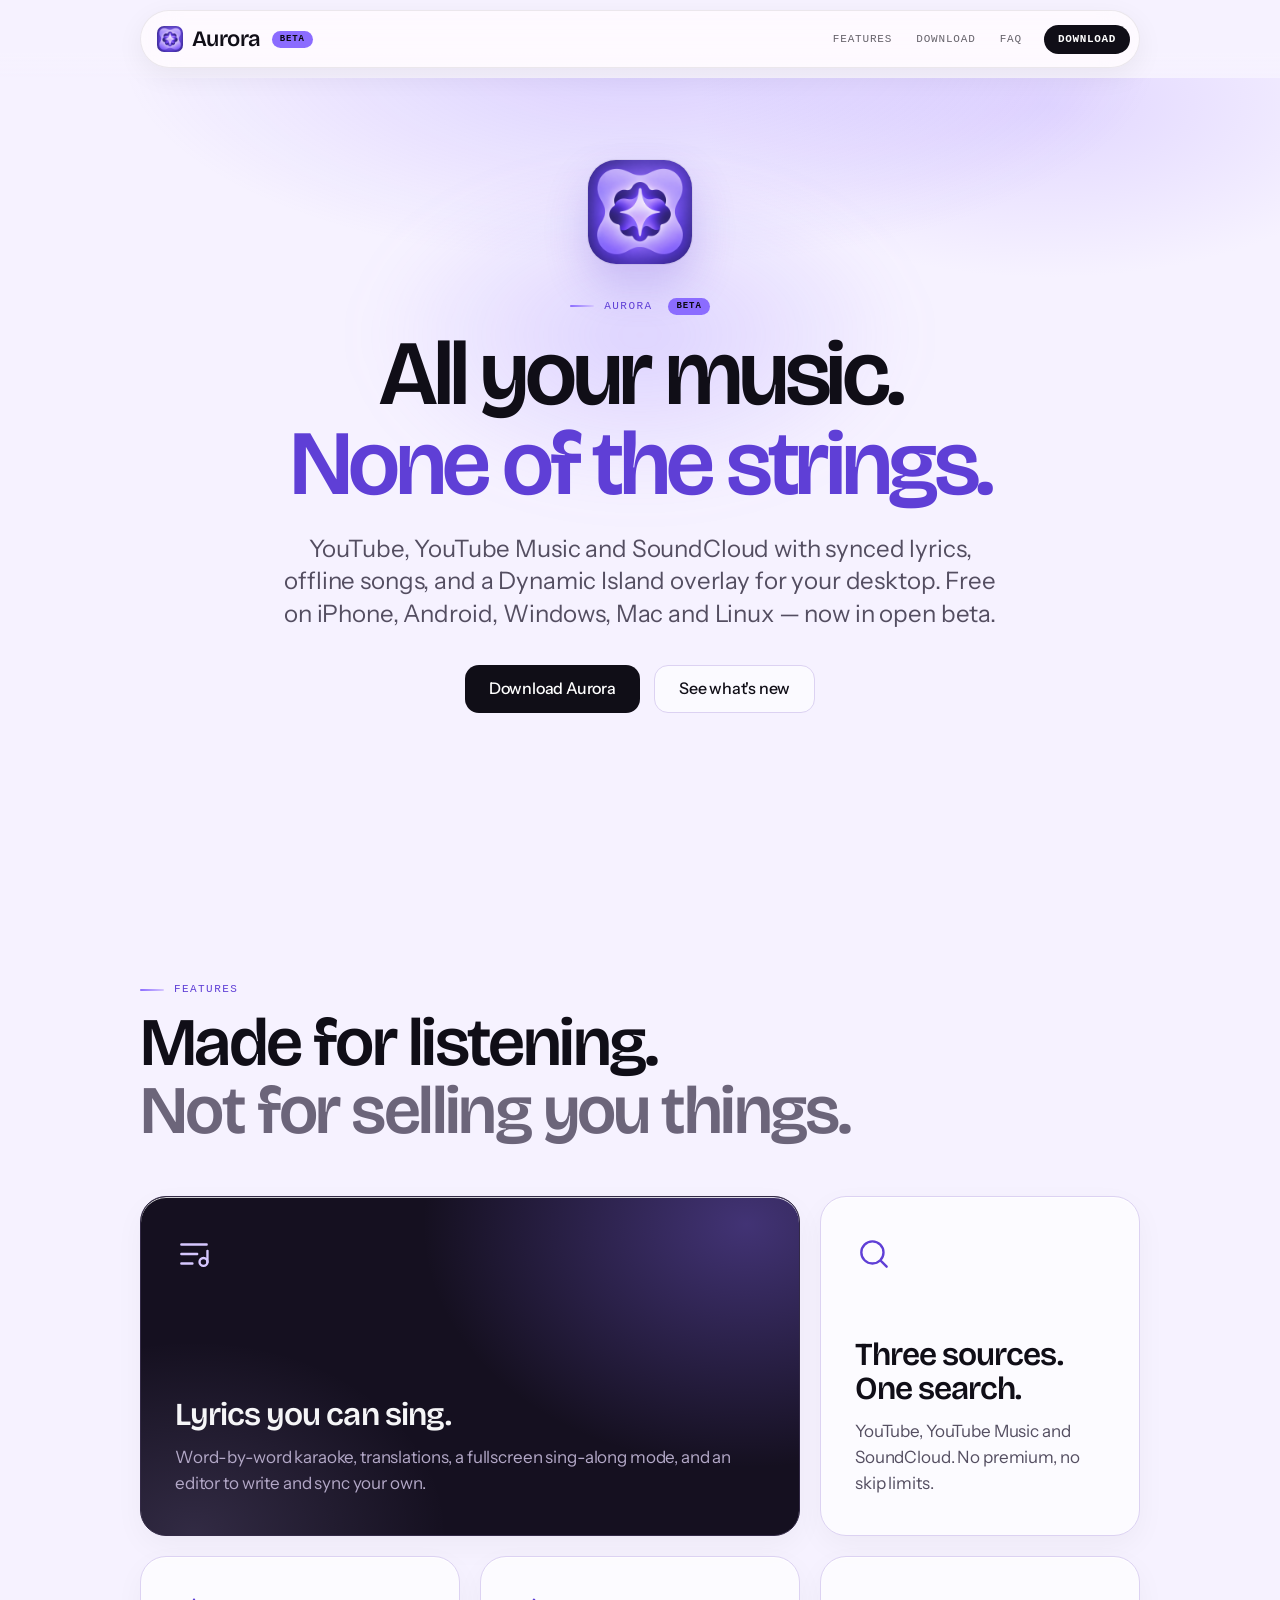
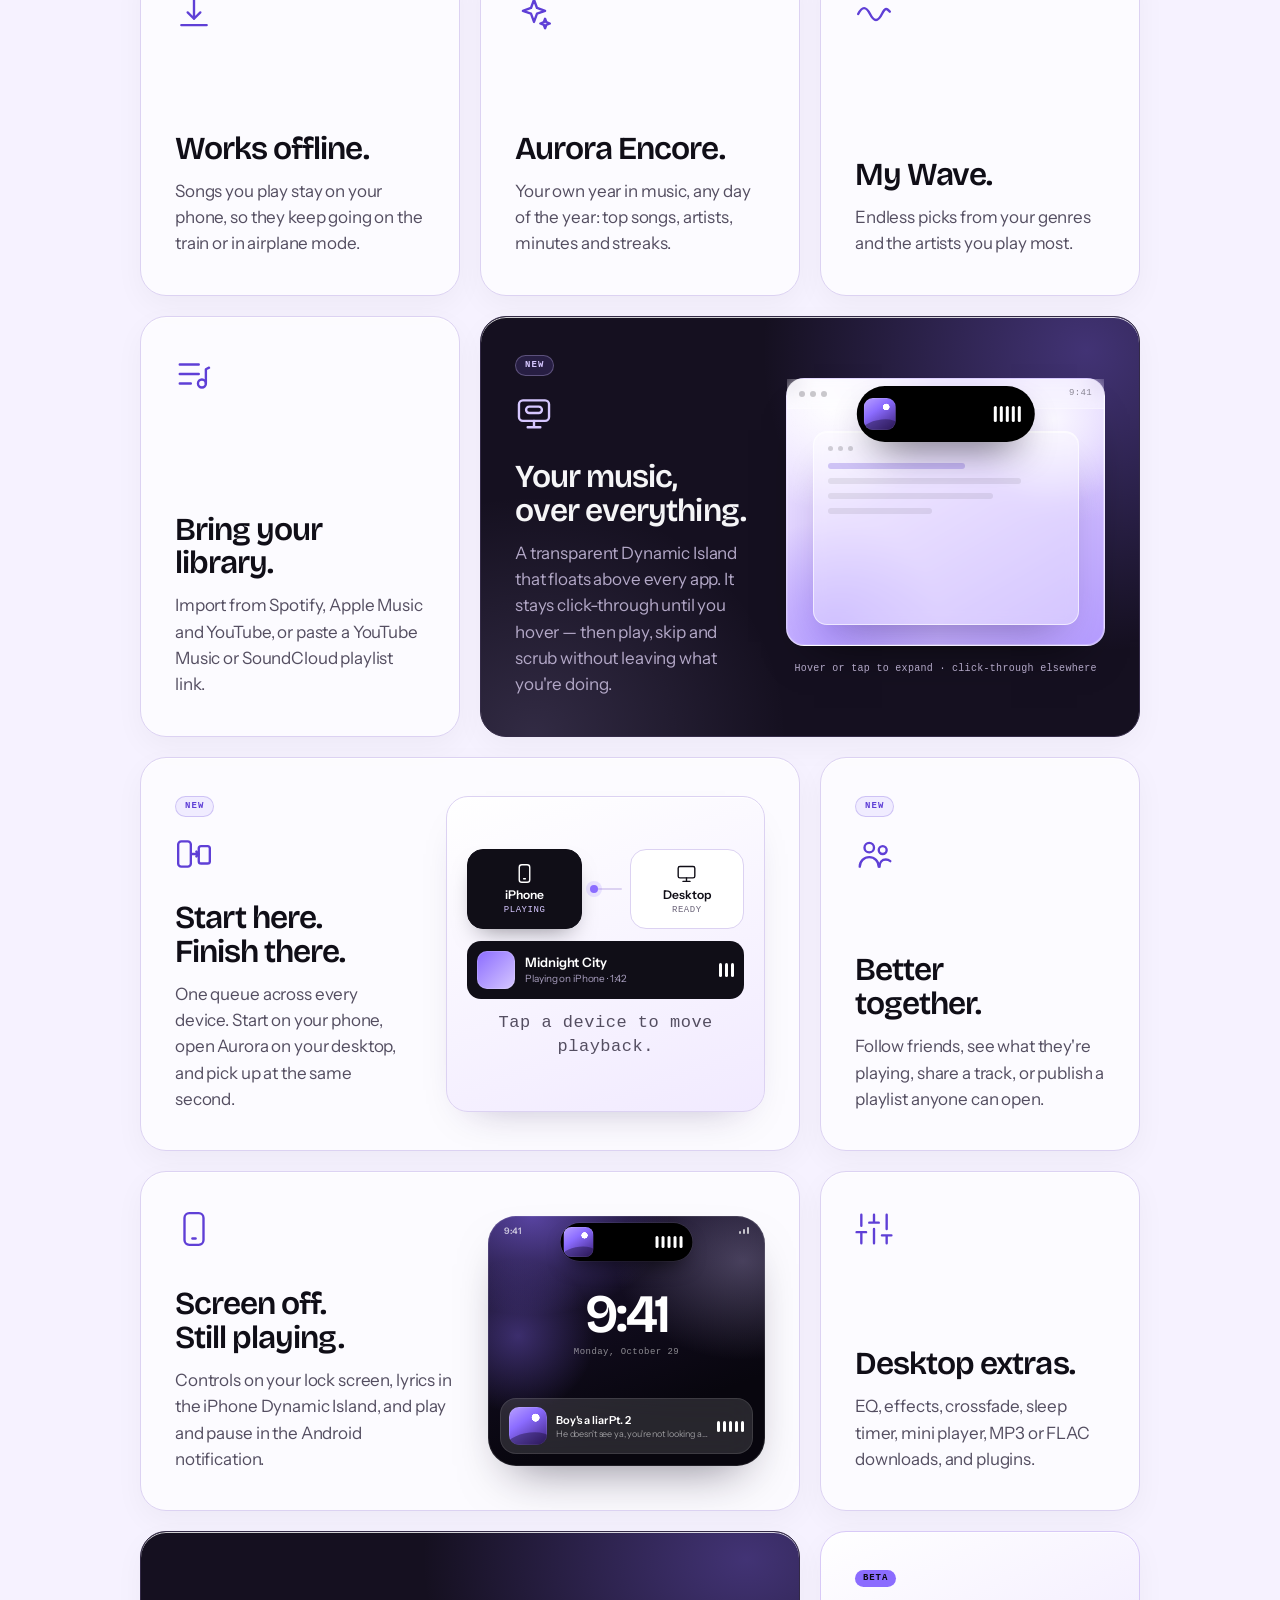
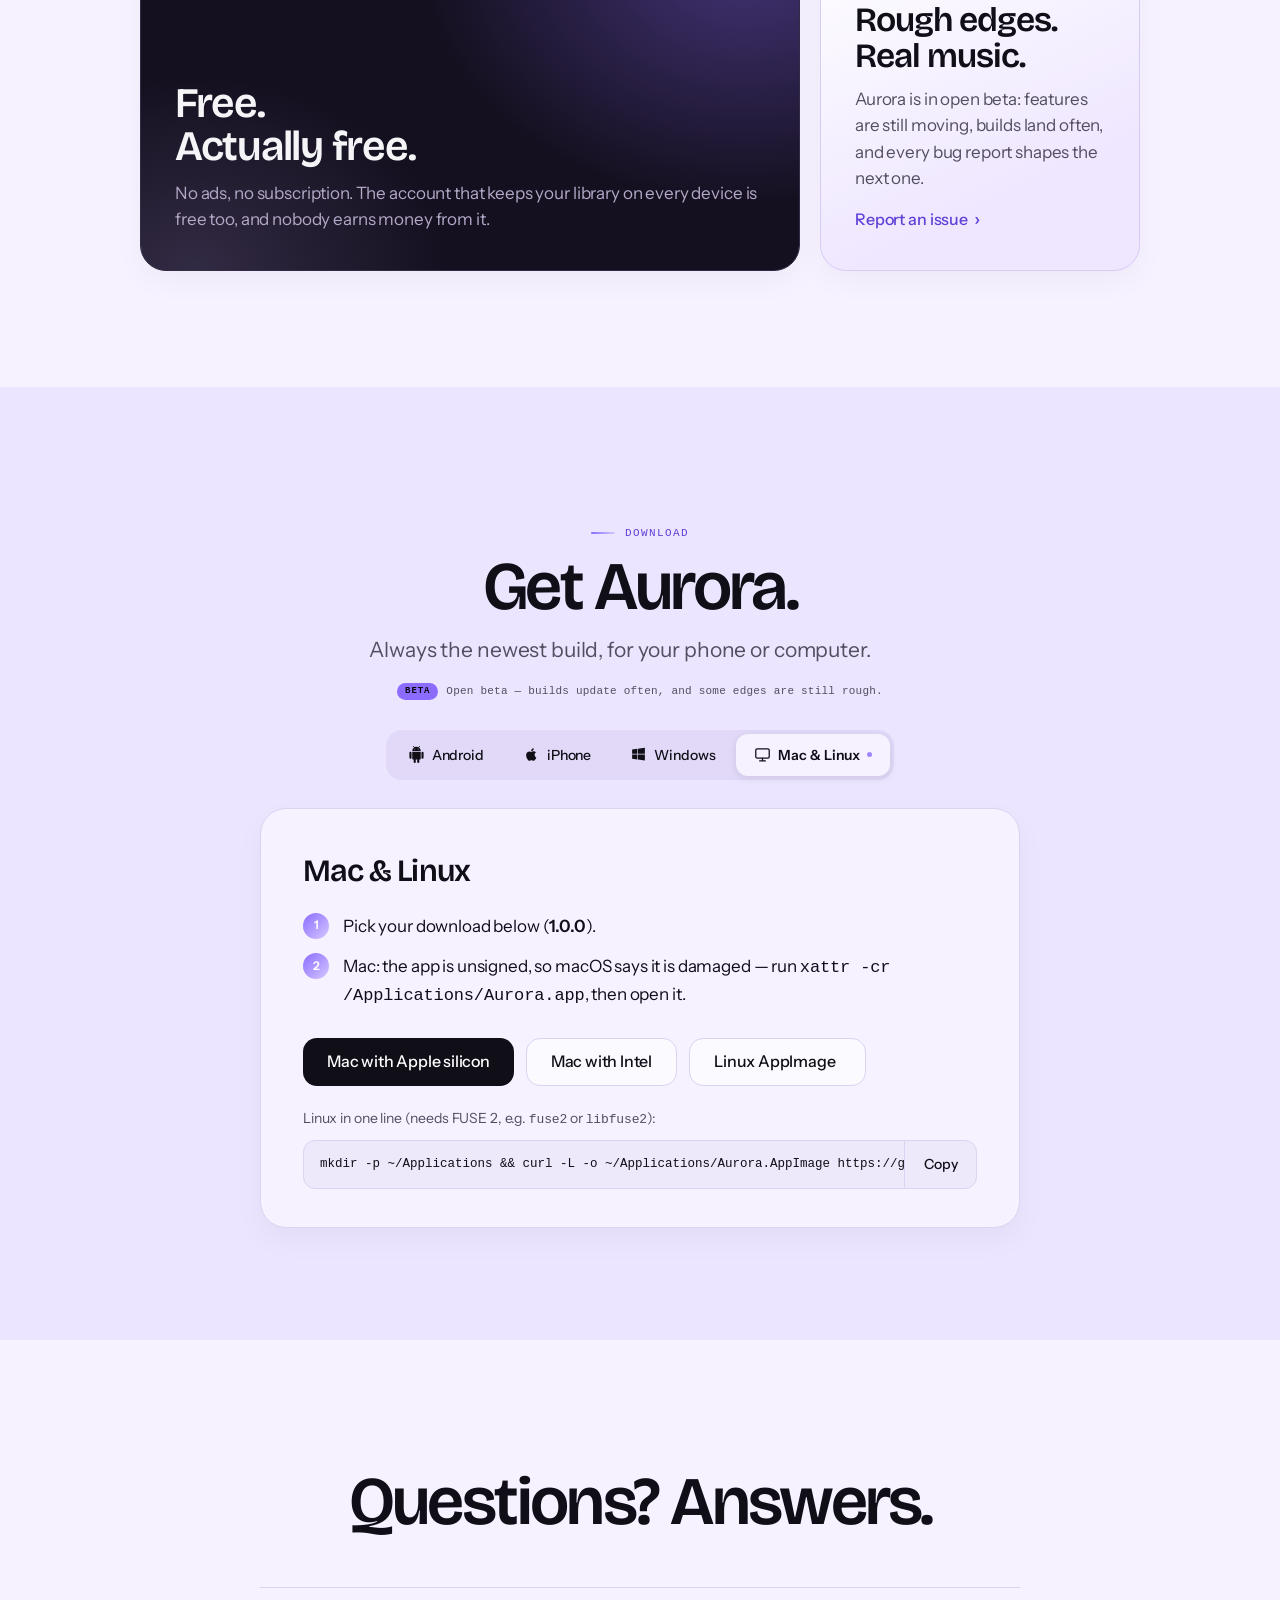
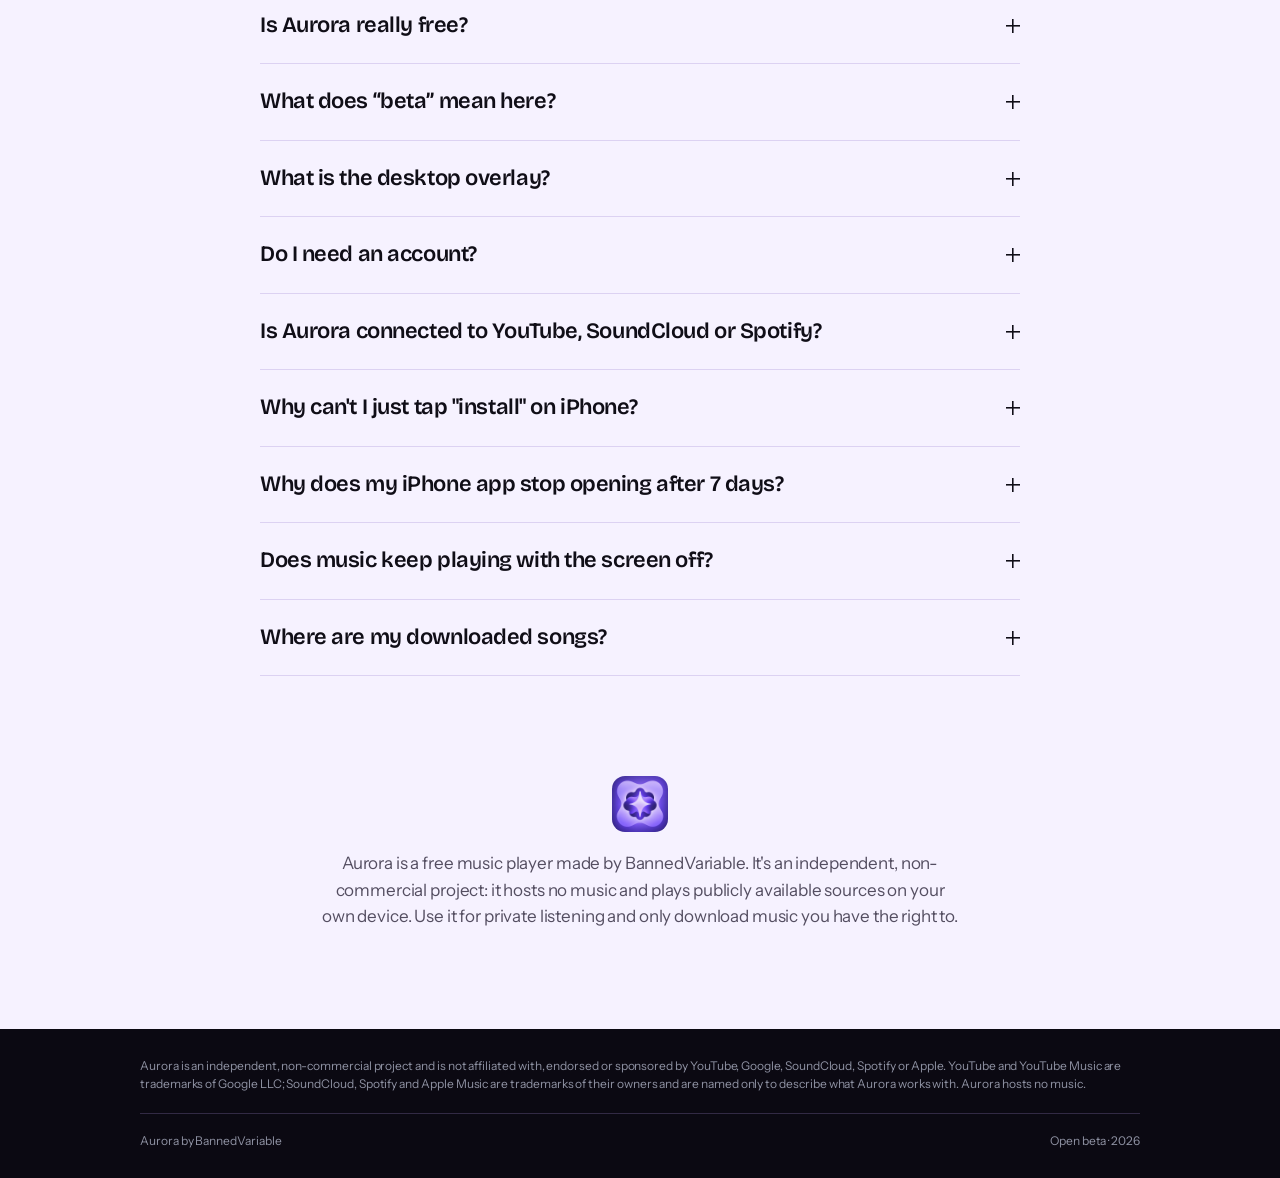
==== commit b06a55fa: "Refresh the Aurora beta page and add the signed iPhone slot The public download page now carries the" ====
--- a/aurora/index.html
+++ b/aurora/index.html
@@ -16,7 +16,7 @@
   <link rel="preconnect" href="https://fonts.googleapis.com">
   <link rel="preconnect" href="https://fonts.gstatic.com" crossorigin>
   <link href="https://fonts.googleapis.com/css2?family=Bricolage+Grotesque:opsz,wght@12..96,400..700&family=Instrument+Sans:wght@400;500;600&display=swap" rel="stylesheet">
-  <link rel="stylesheet" href="style.css?v=3">
+  <link rel="stylesheet" href="style.css?v=5">
   <script>document.documentElement.classList.add('js');</script>
 </head>
 <body>
@@ -137,18 +137,34 @@
             </div>
             <div class="overlay-demo" data-overlay-demo>
               <div class="od-screen" aria-hidden="true">
-                <div class="od-screen-bar"><i></i><i></i><i></i></div>
-                <div class="od-screen-body"><span></span><span></span><span></span><span></span></div>
-              </div>
-              <div class="od-pill" role="group" aria-label="Dynamic Island overlay preview">
-                <img class="od-art" src="icon.png" alt="" width="40" height="40">
-                <span class="od-meta" aria-live="polite"><b data-od-title>Midnight City</b><small data-od-artist>M83</small></span>
-                <span class="bars" aria-hidden="true"><i></i><i></i><i></i></span>
-                <button class="od-btn" type="button" data-od-prev aria-label="Previous track"><svg viewBox="0 0 24 24" aria-hidden="true"><path d="M6 5h2v14H6zm12 0-9 7 9 7z"/></svg></button>
-                <button class="od-btn od-play" type="button" data-od-play aria-label="Pause"><svg class="i-pause" viewBox="0 0 24 24" aria-hidden="true"><path d="M7 5h4v14H7zm6 0h4v14h-4z"/></svg><svg class="i-play" viewBox="0 0 24 24" aria-hidden="true"><path d="M8 5v14l11-7z"/></svg></button>
-                <button class="od-btn" type="button" data-od-next aria-label="Next track"><svg viewBox="0 0 24 24" aria-hidden="true"><path d="M16 5h2v14h-2zM6 5l9 7-9 7z"/></svg></button>
-              </div>
-              <p class="od-hint">Hover it — click-through elsewhere.</p>
+                <div class="od-menubar"><span class="od-dots"><i></i><i></i><i></i></span><span class="od-clock">9:41</span></div>
+                <div class="od-window">
+                  <div class="od-win-bar"><i></i><i></i><i></i></div>
+                  <div class="od-win-lines"><i></i><i></i><i></i><i></i></div>
+                </div>
+              </div>
+              <div class="od-island" data-od-island>
+                <button class="od-compact" type="button" data-od-expand aria-expanded="false" aria-controls="od-expanded" aria-label="Expand the Dynamic Island overlay preview">
+                  <span class="od-art" aria-hidden="true"></span>
+                  <span class="od-wave" aria-hidden="true"><i></i><i></i><i></i><i></i><i></i></span>
+                </button>
+                <div class="od-expanded" id="od-expanded">
+                  <div class="od-head">
+                    <span class="od-art od-art-lg" aria-hidden="true"></span>
+                    <span class="od-meta" aria-live="polite"><b data-od-title>Midnight City</b><small data-od-artist>M83</small></span>
+                    <span class="od-wave" aria-hidden="true"><i></i><i></i><i></i><i></i><i></i></span>
+                  </div>
+                  <p class="od-lyric" data-od-lyric>Waiting for the night to come</p>
+                  <div class="od-seek" aria-hidden="true"><span class="od-seek-track"><span class="od-seek-fill" data-od-fill></span></span></div>
+                  <div class="od-times" aria-hidden="true"><span data-od-time>1:42</span><span data-od-left>-2:21</span></div>
+                  <div class="od-controls">
+                    <button class="od-btn" type="button" data-od-prev aria-label="Previous track"><svg viewBox="0 0 24 24" aria-hidden="true"><path d="M6 5h2v14H6zm12 0-9 7 9 7z"/></svg></button>
+                    <button class="od-btn od-play" type="button" data-od-play aria-label="Pause"><svg class="i-pause" viewBox="0 0 24 24" aria-hidden="true"><path d="M7 5h4v14H7zm6 0h4v14h-4z"/></svg><svg class="i-play" viewBox="0 0 24 24" aria-hidden="true"><path d="M8 5v14l11-7z"/></svg></button>
+                    <button class="od-btn" type="button" data-od-next aria-label="Next track"><svg viewBox="0 0 24 24" aria-hidden="true"><path d="M16 5h2v14h-2zM6 5l9 7-9 7z"/></svg></button>
+                  </div>
+                </div>
+              </div>
+              <p class="od-hint">Hover or tap to expand · click-through elsewhere</p>
             </div>
           </article>
 
@@ -194,7 +210,20 @@
               <p>Controls on your lock screen, lyrics in the iPhone Dynamic Island, and play and pause in the Android notification.</p>
             </div>
             <div class="island" aria-hidden="true">
-              <div class="island-pill"><span><b>Boy's a liar Pt. 2</b><small>He doesn't see ya, you're not looking at me</small></span><i class="bars"><i></i><i></i><i></i></i></div>
+              <div class="island-screen">
+                <div class="island-status"><span>9:41</span><span class="island-signal"><i></i><i></i><i></i></span></div>
+                <div class="island-pill">
+                  <span class="od-art"></span>
+                  <span class="od-wave"><i></i><i></i><i></i><i></i><i></i></span>
+                </div>
+                <div class="island-clock">9:41</div>
+                <div class="island-date">Monday, October 29</div>
+                <div class="island-player">
+                  <span class="od-art"></span>
+                  <span class="island-copy"><b>Boy's a liar Pt. 2</b><small>He doesn't see ya, you're not looking at me</small></span>
+                  <span class="od-wave"><i></i><i></i><i></i><i></i><i></i></span>
+                </div>
+              </div>
             </div>
           </article>
 
@@ -247,6 +276,10 @@
             <a class="btn" id="dl-sidestore" data-dl="ios" href="#">Add to SideStore</a>
             <a class="btn outline" id="dl-ipa" data-dl="ios" href="https://github.com/BannedVariable/BannedVariable.github.io/releases/download/ios-latest/Aurora.ipa">Download .ipa <small id="size-ios"></small></a>
           </div>
+          <div class="btns signed-row" id="signed-row" hidden>
+            <a class="btn outline" id="dl-signed" data-dl="ios" href="#">Install signed beta</a>
+          </div>
+          <p class="note signed-note" id="signed-note" hidden></p>
           <p class="note">No SideStore? Install the .ipa with <a href="https://sideloadly.io">Sideloadly</a> from your computer. iPhones only run signed apps, so one of these is needed.</p>
           <p class="note">Nothing happens when you tap it? In-app browsers (Instagram, Discord, Reddit, …) block SideStore links — open this page in <b>Safari</b>. You can also add the source by hand: SideStore → Sources → <b>+</b>, then paste this:</p>
           <div class="copy"><code id="sidestore-url">https://bannedvariable.github.io/aurora/sidestore.json</code><button type="button" data-copy="sidestore-url">Copy</button></div>
@@ -283,7 +316,7 @@
           <details><summary>What is the desktop overlay?</summary><p>A transparent Dynamic Island that floats above your other windows. It appears while music plays; the rest of the time it is click-through, so it never blocks what you're doing. Hover it for play, skip and lyrics.</p></details>
           <details><summary>Do I need an account?</summary><p>Yes, a free one. It is how Aurora knows which library is yours, so signing in on a second device brings your songs with you and both devices appear in the player, ready to hand playback over.</p></details>
           <details><summary>Is Aurora connected to YouTube, SoundCloud or Spotify?</summary><p>No. Aurora is an independent, non-commercial player and hosts no music; it plays publicly available sources on your own device. Use it for private listening and only download music you have the right to.</p></details>
-          <details><summary>Why can't I just tap "install" on iPhone?</summary><p>iOS only runs apps signed with a certificate from Apple. Aurora doesn't use leaked certificates (those get revoked and can push anything to your phone), so on iPhone it installs through SideStore or Sideloadly with your own Apple ID.</p></details>
+          <details><summary>Why can't I just tap "install" on iPhone?</summary><p>iOS only runs apps signed with a certificate from Apple. The lasting route is SideStore or Sideloadly, which sign Aurora with your own Apple ID. When a signed beta build is available, its button appears above; it uses a third-party certificate, so it can stop opening if that certificate is revoked. Use it to try the beta, then move to SideStore or Sideloadly for something that keeps working.</p></details>
           <details><summary>Why does my iPhone app stop opening after 7 days?</summary><p>Apps signed with a free Apple ID expire after 7 days. SideStore refreshes them automatically on your phone; with Sideloadly, just install again.</p></details>
           <details><summary>Does music keep playing with the screen off?</summary><p>Yes, on iPhone and Android, with play, pause and skip on the lock screen.</p></details>
           <details><summary>Where are my downloaded songs?</summary><p>Inside Aurora (Library → Offline). On iPhone they're also in the Files app under Aurora. On Android, downloads are also saved to Music/Aurora.</p></details>
@@ -315,6 +348,6 @@
     <symbol id="i-desktop" viewBox="0 0 24 24"><g fill="none" stroke="currentColor" stroke-width="1.8" stroke-linecap="round"><rect x="2.5" y="4" width="19" height="13" rx="2"/><path d="M8 21h8M12 17v4"/></g></symbol>
   </svg>
 
-  <script src="app.js?v=4"></script>
+  <script src="app.js?v=6"></script>
 </body>
 </html>
--- a/aurora/style.css
+++ b/aurora/style.css
@@ -206,17 +206,52 @@
 .tile.free h3 { font-size: 42px; line-height: 1.02; }
 .tile.free .more { margin-top: 18px; }
 
-/* the island, drawn */
+/* the iPhone, drawn: lock screen with the compact island at the top */
 .island { flex: 1; display: flex; justify-content: center; align-items: center; }
+.island-screen {
+  position: relative; width: min(100%, 300px); height: 250px; overflow: hidden;
+  border-radius: 28px; color: #fff;
+  background:
+    radial-gradient(80% 64% at 16% 0%, rgba(139, 108, 255, 0.55), transparent 62%),
+    radial-gradient(70% 60% at 92% 18%, rgba(214, 199, 255, 0.28), transparent 66%),
+    linear-gradient(160deg, #1b1330, #08060e 74%);
+  box-shadow: inset 0 0 0 1px rgba(255, 255, 255, 0.1), 0 24px 50px -24px rgba(21, 14, 37, 0.55);
+}
+.island-screen::before {
+  content: ""; position: absolute; width: 160px; height: 160px; left: -50px; top: 40px;
+  border-radius: 50%; background: radial-gradient(circle, rgba(139, 108, 255, 0.35), transparent 68%);
+}
+.island-status { position: relative; z-index: 1; display: flex; justify-content: space-between; padding: 10px 16px 0; font: 600 9px/1 var(--font); color: rgba(255, 255, 255, 0.7); }
+.island-signal { display: flex; align-items: flex-end; gap: 2px; height: 8px; }
+.island-signal i { width: 2px; border-radius: 1px; background: rgba(255, 255, 255, 0.7); }
+.island-signal i:nth-child(1) { height: 3px; }
+.island-signal i:nth-child(2) { height: 5px; }
+.island-signal i:nth-child(3) { height: 7px; }
 .island-pill {
-  display: flex; align-items: center; gap: 12px; width: min(100%, 380px); padding: 12px 18px 12px 12px;
-  border-radius: 999px; background: #05060a; color: #fff; border: 1px solid rgba(255, 255, 255, 0.14);
-  box-shadow: 0 24px 50px -16px rgba(0, 0, 0, 0.55), 0 0 30px rgba(139, 108, 255, 0.2);
-}
-.island-pill img { width: 40px; height: 40px; border-radius: 10px; object-fit: cover; }
-.island-pill span { display: flex; flex-direction: column; min-width: 0; flex: 1; }
-.island-pill b { font-size: 14px; white-space: nowrap; overflow: hidden; text-overflow: ellipsis; }
-.island-pill small { font-size: 12px; color: var(--ink-3); white-space: nowrap; overflow: hidden; text-overflow: ellipsis; }
+  position: absolute; z-index: 2; top: 7px; left: 50%; transform: translateX(-50%);
+  display: flex; align-items: center; justify-content: space-between; gap: 8px;
+  width: min(136px, 48%); height: 38px; padding: 3px 10px 3px 3px; border-radius: 999px;
+  background: #000; color: #fff;
+  box-shadow: 0 10px 22px -10px rgba(0, 0, 0, 0.85), 0 0 0 0.5px rgba(255, 255, 255, 0.12);
+}
+.island-pill .od-art { width: 30px; height: 30px; border-radius: 8px; }
+.island-pill .od-wave { height: 12px; }
+.island-clock {
+  position: absolute; left: 0; right: 0; top: 72px; text-align: center;
+  font-family: var(--font-display); font-size: 54px; line-height: 1; font-weight: 600; letter-spacing: -0.045em;
+}
+.island-date { position: absolute; left: 0; right: 0; top: 132px; text-align: center; font: 500 9px/1 var(--mono); letter-spacing: 0.05em; color: rgba(255, 255, 255, 0.52); }
+.island-player {
+  position: absolute; z-index: 1; left: 12px; right: 12px; bottom: 12px;
+  display: flex; align-items: center; gap: 9px; padding: 8px; border-radius: 16px;
+  background: rgba(255, 255, 255, 0.13); border: 1px solid rgba(255, 255, 255, 0.1);
+  -webkit-backdrop-filter: blur(14px); backdrop-filter: blur(14px);
+}
+.island-player .od-art { width: 38px; height: 38px; border-radius: 10px; }
+.island-copy { display: flex; flex-direction: column; min-width: 0; flex: 1; }
+.island-copy b { font-size: 11px; line-height: 1.3; white-space: nowrap; overflow: hidden; text-overflow: ellipsis; }
+.island-copy small { font-size: 9px; line-height: 1.3; color: rgba(255, 255, 255, 0.52); white-space: nowrap; overflow: hidden; text-overflow: ellipsis; }
+.island-player .od-wave { height: 11px; }
 .bars { display: flex; align-items: flex-end; gap: 3px; height: 18px; }
 .bars i { width: 3px; height: 100%; border-radius: 2px; background: #fff; animation: eq 1.1s var(--ease) infinite alternate; }
 .bars i:nth-child(2) { animation-delay: -0.4s; }
@@ -264,7 +299,10 @@
 }
 .steps a { text-decoration: underline; text-underline-offset: 2px; }
 .btns { display: flex; flex-wrap: wrap; gap: 12px; }
+.signed-row[hidden], .signed-note[hidden] { display: none !important; }
+.signed-row { margin-top: 10px; }
 .note { margin: 22px 0 10px; font-size: 14px; color: var(--ink-2); }
+.note.signed-note { margin-top: 10px; padding-left: 13px; border-left: 2px solid var(--line); }
 .note a { text-decoration: underline; text-underline-offset: 2px; }
 .note code { font-family: var(--mono); font-size: 13px; }
 .copy { display: flex; align-items: stretch; border-radius: 12px; background: #eee8fb; border: 1px solid var(--line); overflow: hidden; }
@@ -353,45 +391,115 @@
 .overlay-tile .overlay-demo { flex: 0 1 54%; min-width: 0; }
 .handoff .tile-text { flex: 0 1 46%; min-width: 0; }
 .handoff .handoff-demo { flex: 0 1 54%; min-width: 0; }
-.overlay-demo { position: relative; min-height: 260px; display: flex; align-items: center; justify-content: center; }
+.overlay-demo { position: relative; min-height: 300px; display: flex; align-items: center; justify-content: center; }
 .od-screen {
-  position: absolute; inset: 0 0 20px; border-radius: 20px; overflow: hidden;
-  border: 1px solid #392e51; background: linear-gradient(155deg, #1d1530, #0b0912 68%);
-}
-.od-screen-bar { display: flex; gap: 5px; padding: 14px 16px 0; }
-.od-screen-bar i { width: 6px; height: 6px; border-radius: 50%; background: #4b3d64; }
-.od-screen-body { display: grid; gap: 10px; padding: 28px 20px; }
-.od-screen-body span { height: 7px; border-radius: 6px; background: rgba(246, 242, 255, 0.07); }
-.od-screen-body span:nth-child(2) { width: 68%; }
-.od-screen-body span:nth-child(3) { width: 86%; }
-.od-screen-body span:nth-child(4) { width: 48%; }
-.od-pill {
-  position: relative; z-index: 1; display: flex; align-items: center; gap: 9px; width: min(100%, 404px);
-  margin-top: 96px; padding: 9px 10px 9px 9px; border-radius: 18px;
-  border: 1px solid rgba(214, 199, 255, 0.26); background: rgba(11, 9, 18, 0.94);
-  box-shadow: 0 24px 50px -18px #000, 0 0 34px rgba(139, 108, 255, 0.22);
-  -webkit-backdrop-filter: blur(14px); backdrop-filter: blur(14px);
-}
-.od-art { width: 40px; height: 40px; flex: 0 0 auto; border-radius: 11px; }
-.od-meta { display: flex; flex-direction: column; min-width: 0; flex: 1; }
-.od-meta b { font-size: 13px; line-height: 1.3; white-space: nowrap; overflow: hidden; text-overflow: ellipsis; }
-.od-meta small { font-size: 11px; color: var(--muted-dark); white-space: nowrap; overflow: hidden; text-overflow: ellipsis; }
-.od-pill .bars { flex: 0 0 auto; height: 14px; }
+  position: absolute; inset: 2px 0 30px; border-radius: 18px; overflow: hidden;
+  border: 1px solid rgba(255, 255, 255, 0.42);
+  background:
+    radial-gradient(52% 62% at 14% 10%, rgba(255, 255, 255, 0.96), transparent 64%),
+    radial-gradient(60% 70% at 88% 8%, rgba(226, 214, 255, 0.92), transparent 66%),
+    linear-gradient(150deg, #f4eeff 0%, #d9c8ff 48%, #b49bff 100%);
+  box-shadow: inset 0 0 0 1px rgba(255, 255, 255, 0.28), 0 24px 44px -28px rgba(0, 0, 0, 0.7);
+}
+.od-screen::before, .od-screen::after { content: ""; position: absolute; border-radius: 50%; pointer-events: none; }
+.od-screen::before { width: 220px; height: 220px; left: -64px; bottom: -90px; background: radial-gradient(circle, rgba(139, 108, 255, 0.42), transparent 68%); }
+.od-screen::after { width: 180px; height: 180px; right: -40px; top: -50px; background: radial-gradient(circle, rgba(255, 255, 255, 0.82), transparent 68%); }
+.od-menubar {
+  position: relative; z-index: 1; display: flex; align-items: center; gap: 6px; height: 30px; padding: 0 12px;
+  background: rgba(255, 255, 255, 0.3); border-bottom: 1px solid rgba(255, 255, 255, 0.28);
+  -webkit-backdrop-filter: blur(10px); backdrop-filter: blur(10px);
+}
+.od-dots { display: flex; gap: 5px; }
+.od-dots i { width: 6px; height: 6px; border-radius: 50%; background: rgba(16, 14, 23, 0.22); }
+.od-clock { margin-left: auto; font: 500 9px/1 var(--mono); letter-spacing: 0.04em; color: rgba(16, 14, 23, 0.46); }
+.od-window {
+  position: absolute; z-index: 1; left: 8%; right: 8%; top: 52px; bottom: 20px;
+  display: flex; flex-direction: column; gap: 12px; padding: 14px; border-radius: 14px;
+  border: 1px solid rgba(255, 255, 255, 0.62); background: rgba(255, 255, 255, 0.38);
+  box-shadow: 0 22px 40px -22px rgba(40, 20, 80, 0.45), inset 0 1px 0 rgba(255, 255, 255, 0.6);
+  -webkit-backdrop-filter: blur(6px); backdrop-filter: blur(6px);
+}
+.od-win-bar { display: flex; gap: 5px; }
+.od-win-bar i { width: 5px; height: 5px; border-radius: 50%; background: rgba(16, 14, 23, 0.18); }
+.od-win-lines { display: grid; gap: 9px; }
+.od-win-lines i { height: 6px; border-radius: 6px; background: rgba(16, 14, 23, 0.08); }
+.od-win-lines i:nth-child(1) { width: 58%; background: rgba(95, 63, 214, 0.26); }
+.od-win-lines i:nth-child(2) { width: 82%; }
+.od-win-lines i:nth-child(3) { width: 70%; }
+.od-win-lines i:nth-child(4) { width: 44%; }
+
+/* the island: a black capsule at the top of the screen, expanding into the live activity */
+.od-island {
+  position: absolute; z-index: 2; top: 10px; left: 50%; transform: translateX(-50%);
+  width: min(180px, 56%); height: 56px; border-radius: 999px; overflow: hidden;
+  background: #000; color: #fff; cursor: pointer;
+  box-shadow: 0 18px 38px -18px rgba(0, 0, 0, 0.85), 0 0 0 0.5px rgba(255, 255, 255, 0.14);
+  transition: width 0.55s cubic-bezier(0.3, 1.35, 0.4, 1), height 0.55s cubic-bezier(0.3, 1.35, 0.4, 1), border-radius 0.4s var(--ease), box-shadow 0.3s var(--ease);
+}
+.od-island:focus-within, .od-island.is-open {
+  width: min(calc(100% - 12px), 410px); height: 190px; border-radius: 34px;
+  box-shadow: 0 26px 54px -20px rgba(0, 0, 0, 0.9), 0 0 0 0.5px rgba(255, 255, 255, 0.16);
+}
+.od-compact {
+  position: absolute; inset: 0; display: flex; align-items: center; justify-content: space-between; gap: 10px;
+  width: 100%; padding: 0 14px 0 7px; border: 0; background: none; color: inherit; cursor: pointer;
+  transition: opacity 0.12s ease;
+}
+.od-island:focus-within .od-compact, .od-island.is-open .od-compact { opacity: 0; pointer-events: none; }
+.od-art {
+  position: relative; width: 32px; height: 32px; flex: 0 0 auto; border-radius: 9px; overflow: hidden;
+  background:
+    radial-gradient(circle at 70% 28%, #fff 0 10%, transparent 11%),
+    linear-gradient(145deg, #b9a1ff 0%, #8b6cff 38%, #3b1f7a 100%);
+  box-shadow: inset 0 0 0 0.5px rgba(255, 255, 255, 0.22);
+}
+.od-art::after {
+  content: ""; position: absolute; left: -18%; right: -18%; bottom: -42%; height: 75%;
+  border-radius: 50%; background: rgba(16, 8, 32, 0.38); transform: rotate(-12deg);
+}
+.od-art-lg { width: 50px; height: 50px; border-radius: 13px; }
+.od-wave { display: flex; align-items: flex-end; gap: 3px; height: 16px; flex: 0 0 auto; }
+.od-wave i { width: 3px; height: 100%; border-radius: 3px; background: #fff; transform-origin: bottom; animation: od-eq 1.05s ease-in-out infinite; }
+.od-wave i:nth-child(1) { animation-duration: 0.92s; animation-delay: -0.62s; }
+.od-wave i:nth-child(2) { animation-duration: 1.18s; animation-delay: -0.25s; }
+.od-wave i:nth-child(3) { animation-duration: 0.82s; animation-delay: -0.75s; }
+.od-wave i:nth-child(4) { animation-duration: 1.06s; animation-delay: -0.42s; }
+.od-wave i:nth-child(5) { animation-duration: 0.96s; animation-delay: -0.15s; }
+.overlay-demo.is-paused .od-wave i { animation-play-state: paused; transform: scaleY(0.3); opacity: 0.55; }
+@keyframes od-eq { 0%, 100% { transform: scaleY(0.3); } 35% { transform: scaleY(0.95); } 68% { transform: scaleY(0.48); } }
+.od-expanded {
+  position: absolute; inset: 0; display: flex; flex-direction: column; padding: 13px 16px 12px;
+  opacity: 0; visibility: hidden; transform: scale(0.97); pointer-events: none;
+  transition: opacity 0.16s ease, transform 0.3s var(--ease), visibility 0.16s;
+}
+.od-island:focus-within .od-expanded, .od-island.is-open .od-expanded {
+  opacity: 1; visibility: visible; transform: none; pointer-events: auto; transition-delay: 0.04s;
+}
+.od-head { display: flex; align-items: center; gap: 12px; min-width: 0; }
+.od-meta { display: flex; flex-direction: column; gap: 2px; min-width: 0; flex: 1; }
+.od-meta b { font: 600 16px/1.2 var(--font); letter-spacing: -0.02em; white-space: nowrap; overflow: hidden; text-overflow: ellipsis; }
+.od-meta small { font: 400 13px/1.2 var(--font); color: #a79dbd; white-space: nowrap; overflow: hidden; text-overflow: ellipsis; }
+.od-head > .od-wave { margin-left: auto; align-self: flex-start; margin-top: 5px; height: 13px; opacity: 0.85; }
+.od-lyric { margin: 8px 0 0; font: 600 14px/1.25 var(--font); letter-spacing: -0.01em; color: rgba(255, 255, 255, 0.82); white-space: nowrap; overflow: hidden; text-overflow: ellipsis; }
+.od-seek { margin-top: auto; padding: 10px 1px 0; }
+.od-seek-track { display: block; position: relative; height: 4px; border-radius: 4px; background: rgba(255, 255, 255, 0.22); }
+.od-seek-fill { position: absolute; left: 0; top: 0; bottom: 0; width: 42%; border-radius: 4px; background: #fff; transition: width 0.35s linear; }
+.od-seek-fill::after { content: ""; position: absolute; right: -4px; top: 50%; width: 9px; height: 9px; border-radius: 50%; background: #fff; transform: translateY(-50%); box-shadow: 0 1px 4px rgba(0, 0, 0, 0.4); }
+.od-times { display: flex; justify-content: space-between; margin-top: 6px; font: 500 10px/1 var(--mono); font-variant-numeric: tabular-nums; color: #8c829f; letter-spacing: 0.01em; }
+.od-controls { display: flex; align-items: center; justify-content: center; gap: 44px; padding: 6px 0 0; }
 .od-btn {
-  display: grid; place-items: center; width: 30px; height: 30px; flex: 0 0 auto; border: 0; border-radius: 50%;
-  background: transparent; color: #ece5ff; cursor: pointer;
+  display: grid; place-items: center; width: 38px; height: 38px; flex: 0 0 auto; border: 0; border-radius: 50%;
+  background: transparent; color: #fff; cursor: pointer;
   transition: background 0.2s var(--ease), color 0.2s var(--ease), transform 0.15s var(--ease);
 }
-.od-btn:hover { background: rgba(139, 108, 255, 0.2); }
+.od-btn:hover { background: rgba(255, 255, 255, 0.12); }
 .od-btn:active { transform: scale(0.92); }
-.od-btn svg { width: 15px; height: 15px; fill: currentColor; }
+.od-btn svg { width: 23px; height: 23px; fill: currentColor; }
 .od-btn .i-play { display: none; }
 .od-btn.is-paused .i-play { display: block; }
 .od-btn.is-paused .i-pause { display: none; }
-.od-btn.od-play { width: 36px; height: 36px; background: #f6f2ff; color: #12101a; }
-.od-btn.od-play:hover { background: var(--accent-2); }
-.od-hint { position: absolute; left: 0; right: 0; bottom: 0; margin: 0; text-align: center; font: 10px/1.4 var(--mono); letter-spacing: 0.04em; color: var(--muted-dark); }
-.overlay-demo.is-paused .bars i { animation-play-state: paused; }
+.od-btn.od-play svg { width: 28px; height: 28px; }
+.overlay-demo .od-hint { position: absolute; left: 0; right: 0; bottom: 0; margin: 0; text-align: center; font: 10px/1.4 var(--mono); letter-spacing: 0.03em; color: var(--muted-dark); }
 
 .handoff-demo {
   align-self: stretch; display: grid; align-content: center; gap: 12px; padding: 20px;
@@ -435,7 +543,8 @@
 @media (prefers-reduced-motion: reduce) {
   html { scroll-behavior: auto; }
   .js .reveal { opacity: 1; transform: none; transition: none; }
-  .pulse, .bars i { animation: none; }
+  .pulse, .bars i, .od-wave i { animation: none; }
+  .od-island, .od-expanded, .od-seek-fill { transition: none; }
   .odo .strip, .ranks .r-bar i { transition: none; }
 }
 
@@ -511,19 +620,25 @@
   .beta-note { margin: -14px 0 26px; }
   .overlay-tile .tile-text, .handoff .tile-text { flex: 0 0 auto; }
   .overlay-tile .overlay-demo, .handoff .handoff-demo { flex: 0 0 auto; }
-  .overlay-demo { min-height: 245px; margin-top: 8px; }
-  .od-pill { margin-top: 86px; }
-  .od-pill .bars { display: none; }
+  .overlay-demo { min-height: 300px; margin-top: 8px; }
+  .od-island { top: 8px; }
   .handoff-demo { align-self: auto; }
   .tile.beta .beta-badge { margin-bottom: 22px; }
 }
 @media (max-width: 420px) {
-  .od-pill { gap: 6px; padding: 8px; }
-  .od-art { width: 34px; height: 34px; }
-  .od-meta b { font-size: 12px; }
-  .od-btn { width: 27px; height: 27px; }
-  .od-btn.od-play { width: 33px; height: 33px; }
-  .od-hint { font-size: 9px; }
+  .od-island { height: 52px; }
+  .od-island:focus-within, .od-island.is-open { height: 186px; }
+  .od-compact { padding: 0 12px 0 7px; }
+  .od-art { width: 30px; height: 30px; }
+  .od-art-lg { width: 48px; height: 48px; }
+  .od-expanded { padding: 12px 14px 11px; }
+  .od-head > .od-wave { display: none; }
+  .od-lyric { font-size: 13px; }
+  .od-meta b { font-size: 14px; }
+  .od-meta small { font-size: 12px; }
+  .od-controls { gap: 34px; }
+  .od-btn { width: 38px; height: 38px; }
+  .overlay-demo .od-hint { font-size: 9px; }
   .hd-link { flex-basis: 22px; }
   .hd-device { padding: 11px 6px; }
   .hd-device span { font-size: 11px; }
@@ -531,4 +646,11 @@
 }
 @media (max-width: 360px) {
   .nav-brand .beta-badge { display: none; }
-}
+  .od-expanded { padding: 11px 12px 10px; }
+  .od-art-lg { width: 44px; height: 44px; }
+  .od-lyric { font-size: 12px; }
+  .od-controls { gap: 20px; }
+  .od-btn { width: 34px; height: 34px; }
+  .od-btn svg { width: 20px; height: 20px; }
+  .od-btn.od-play svg { width: 25px; height: 25px; }
+}
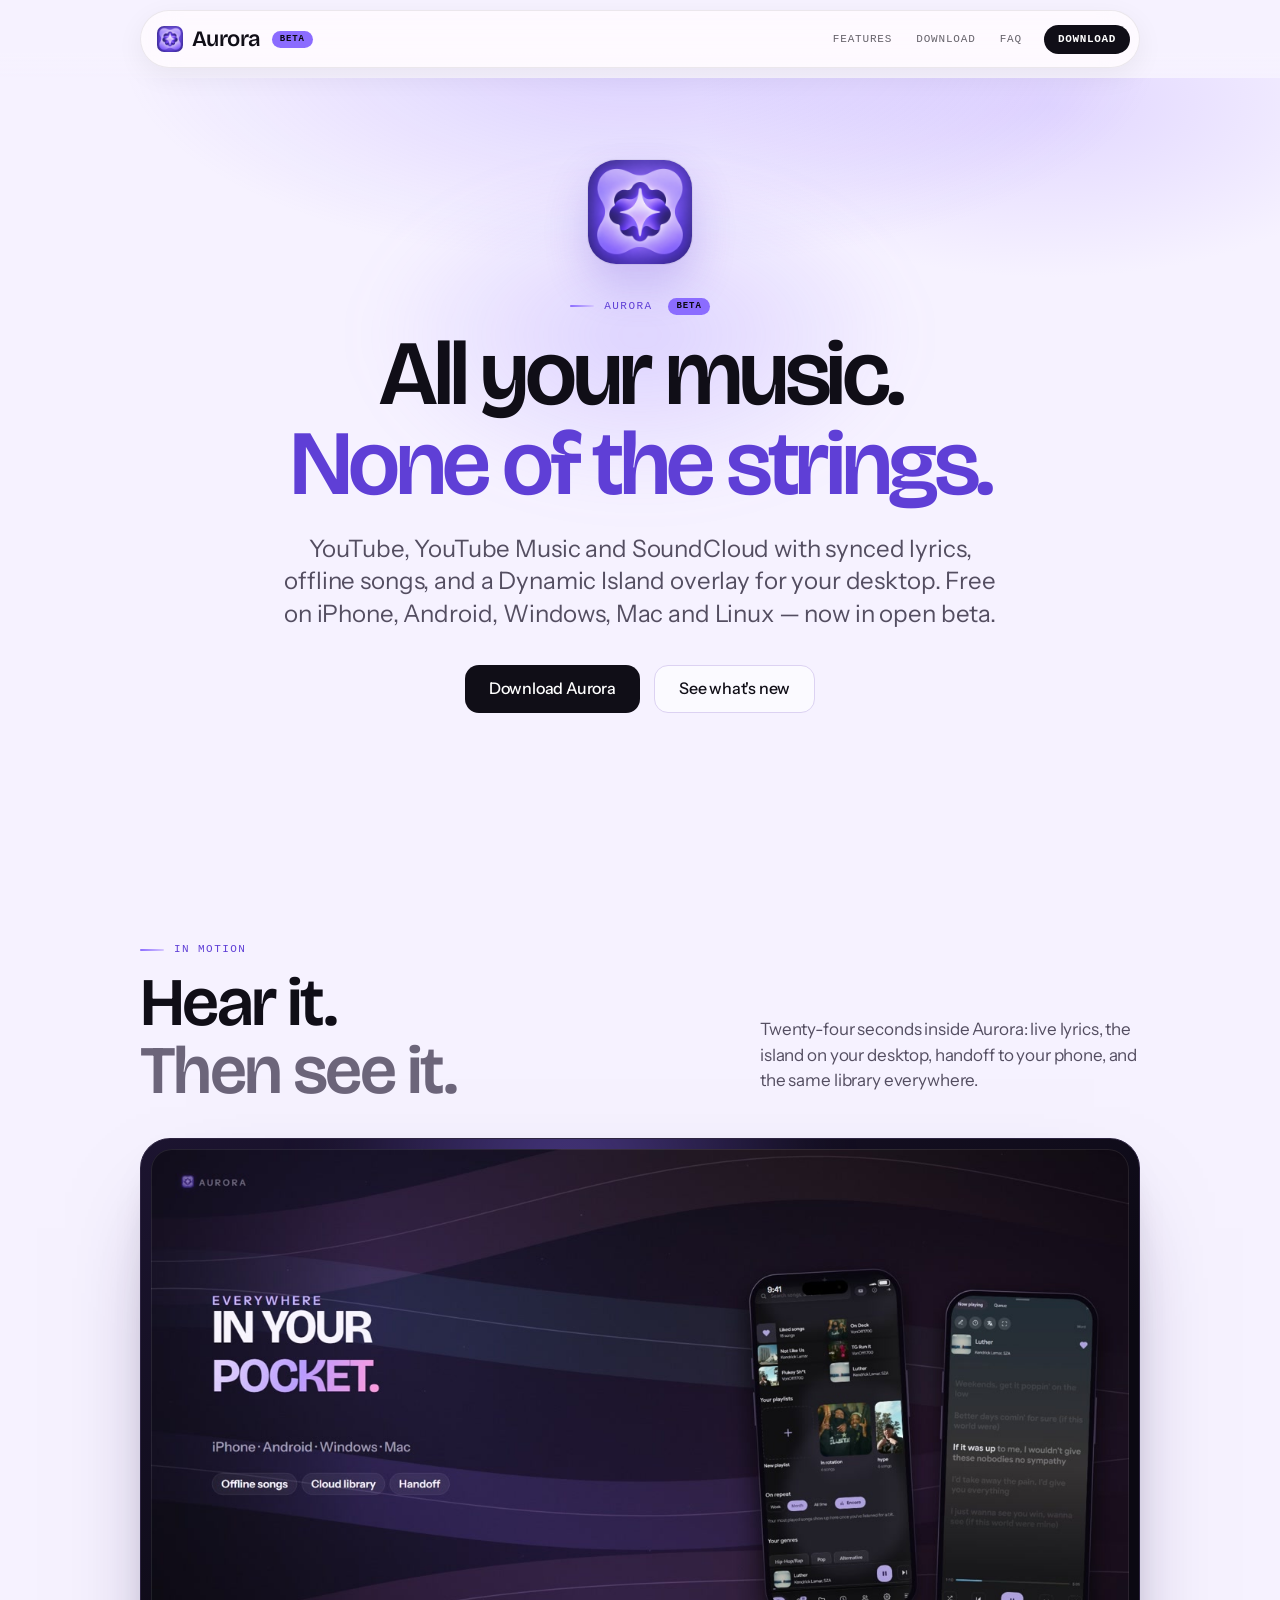
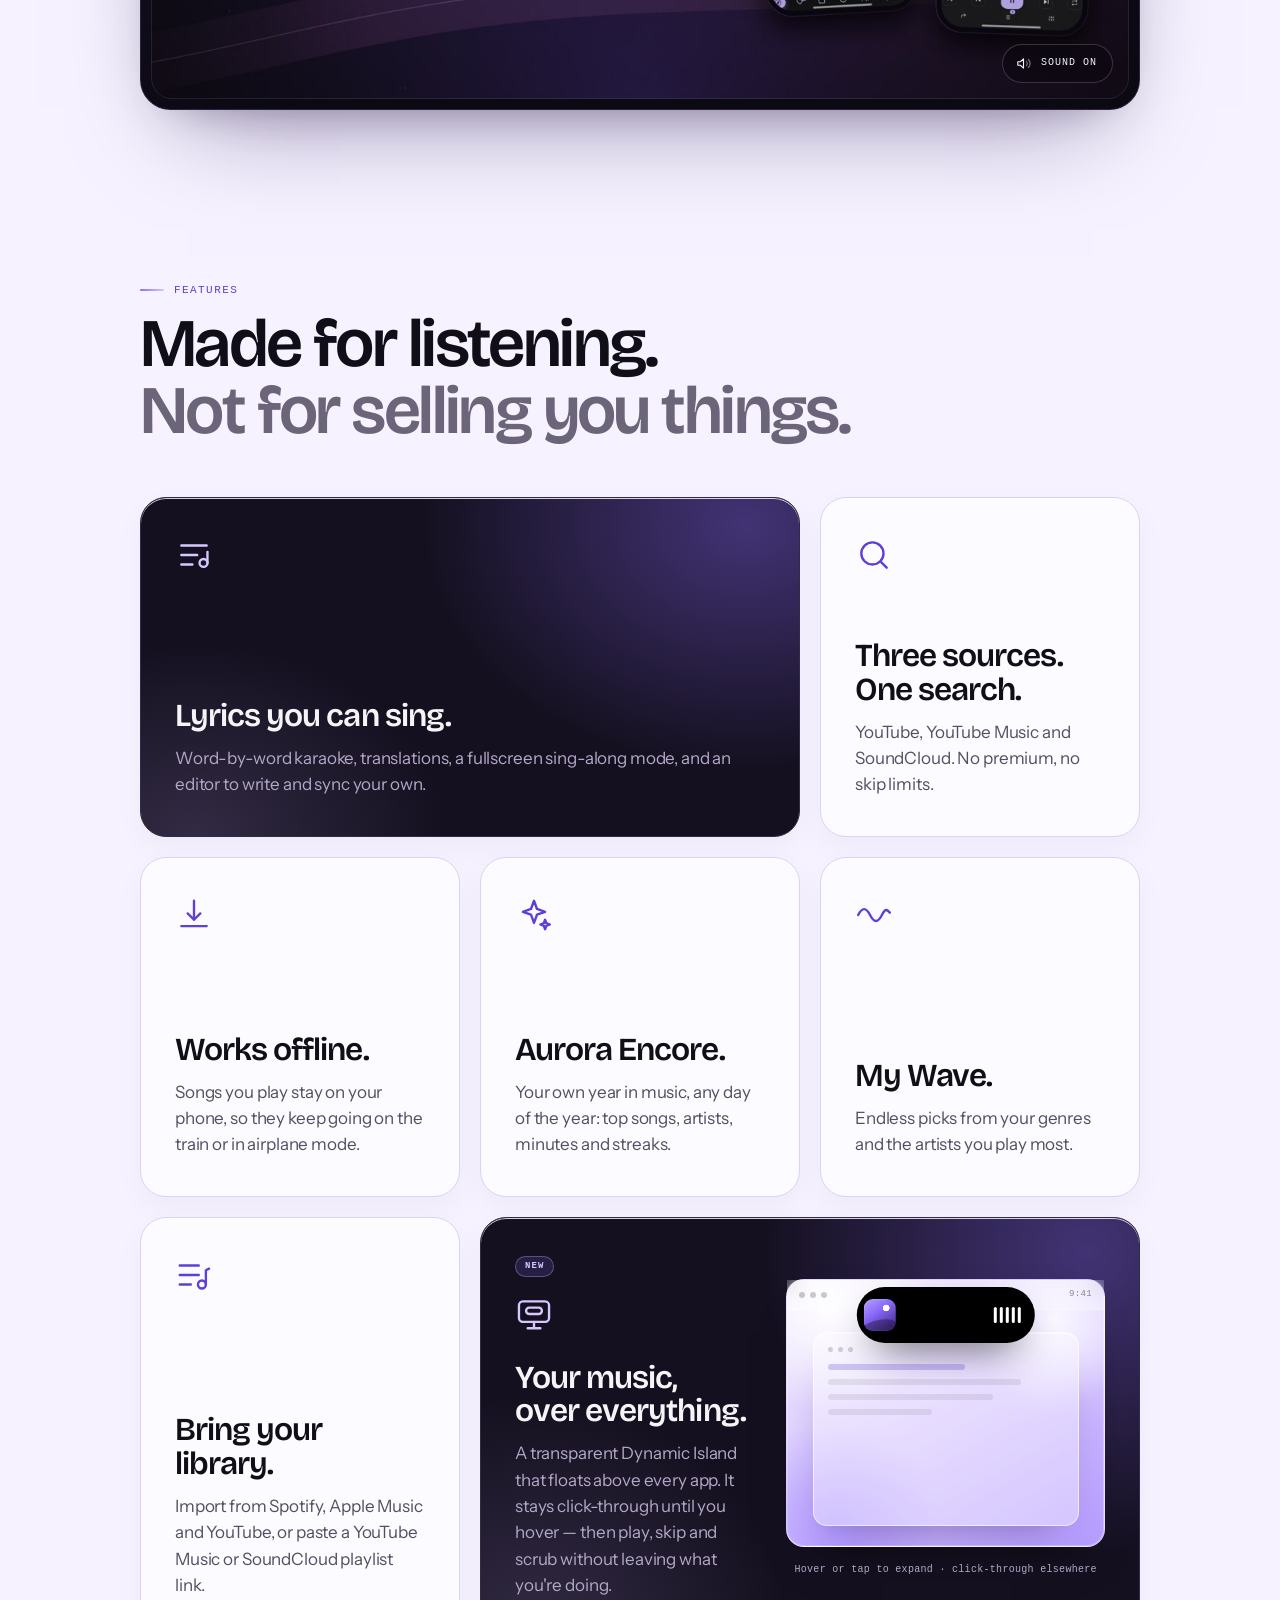
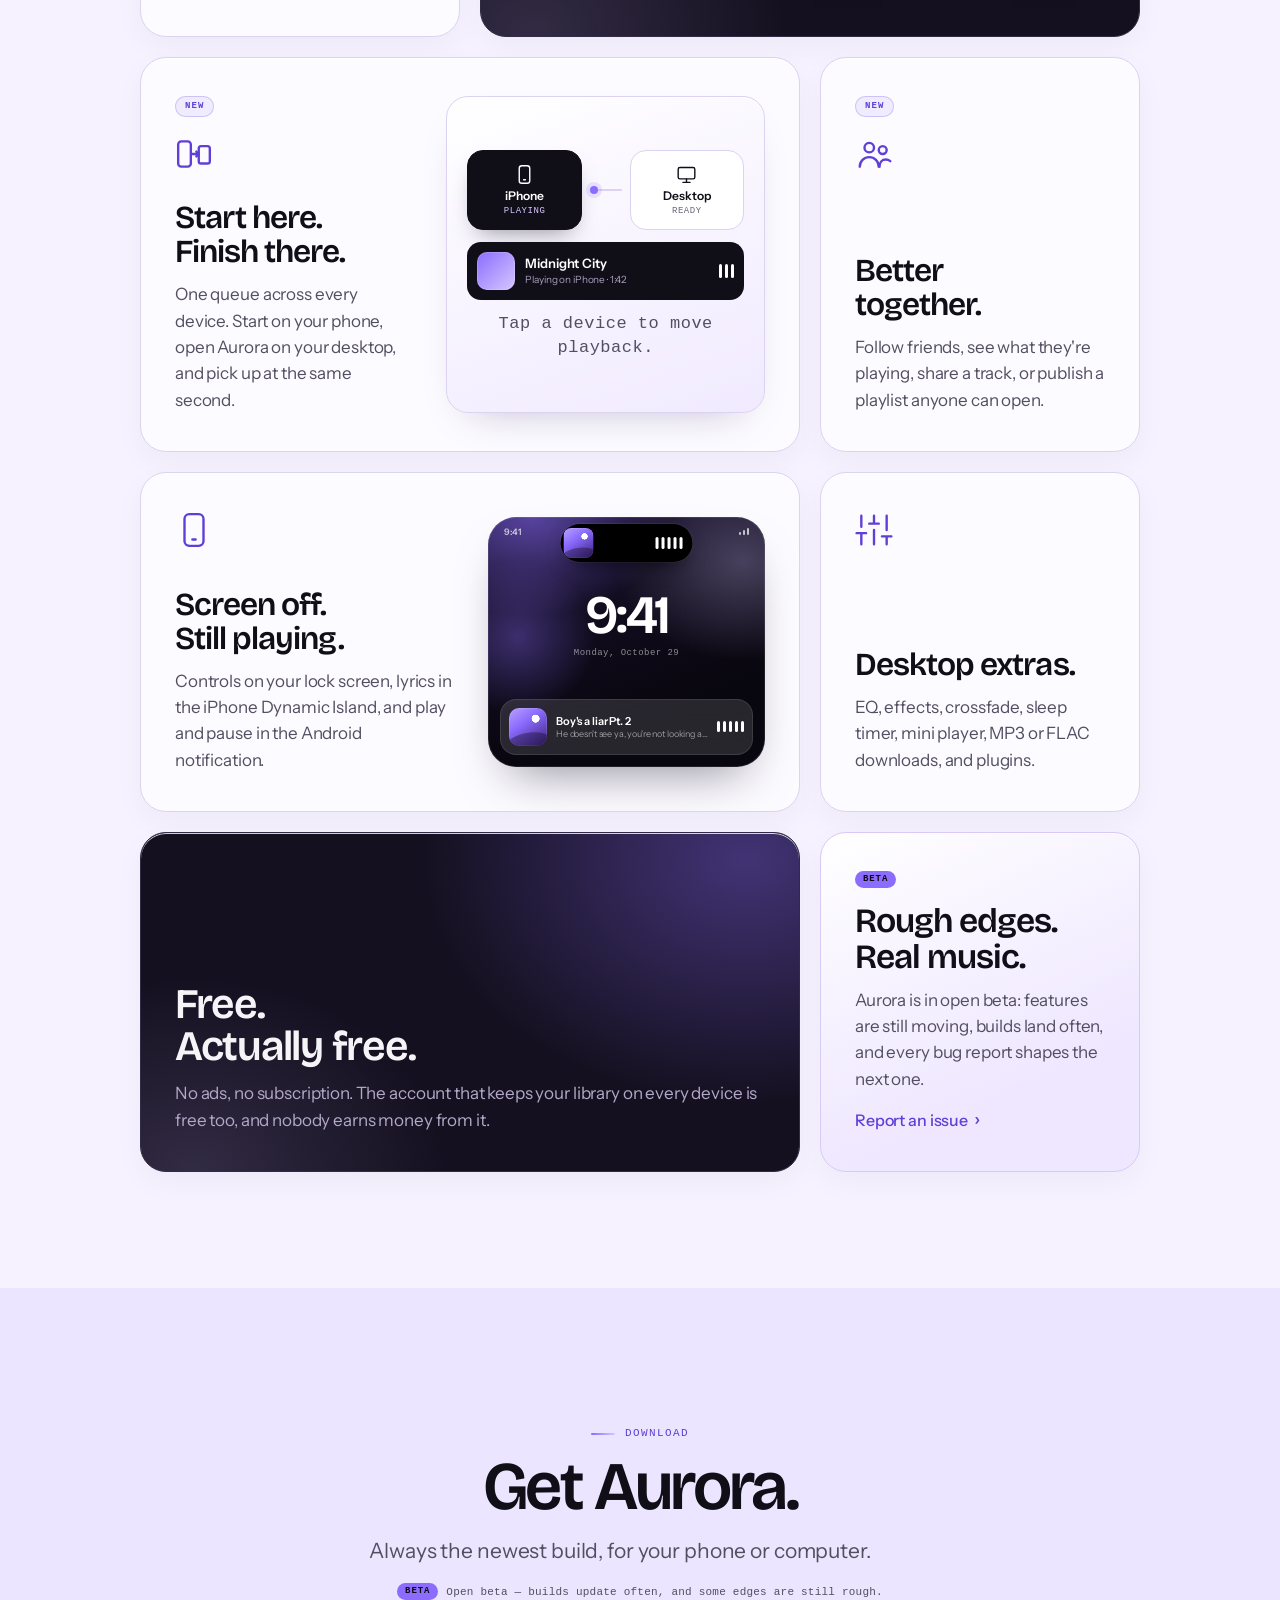
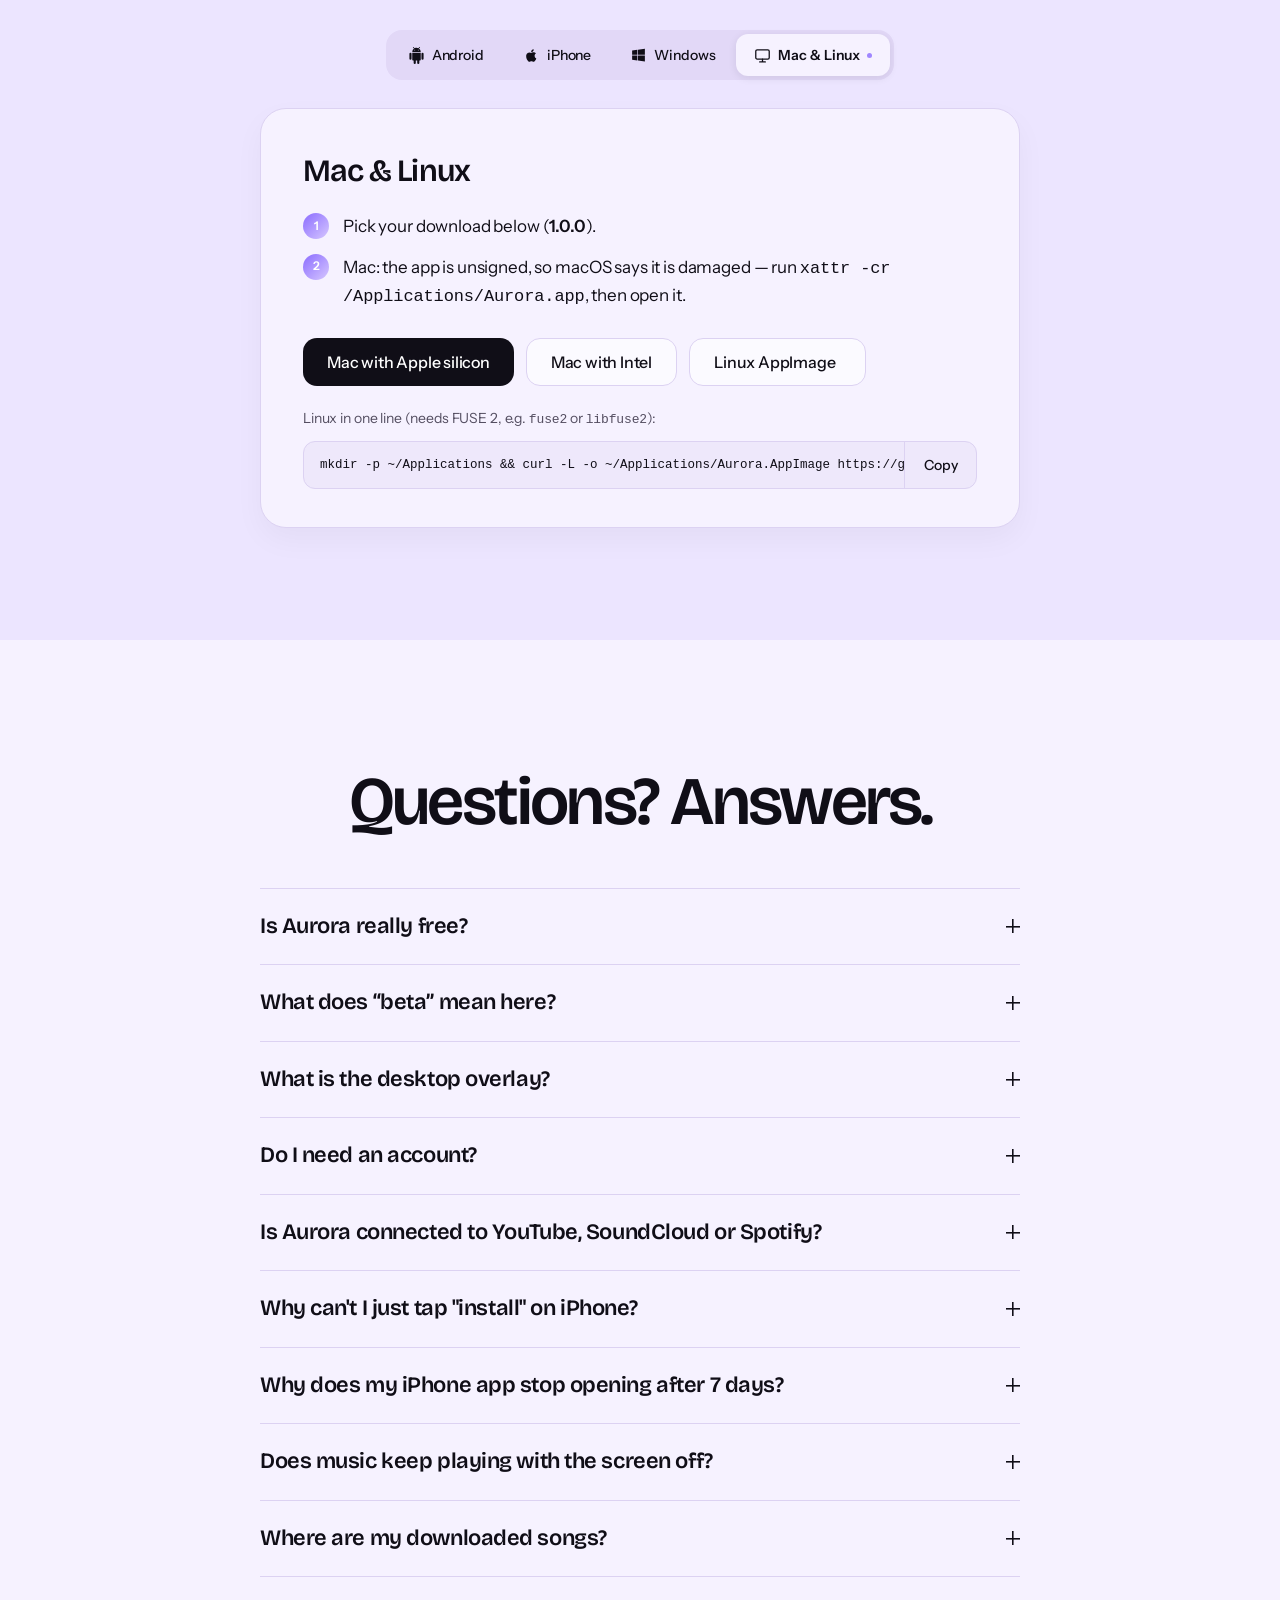
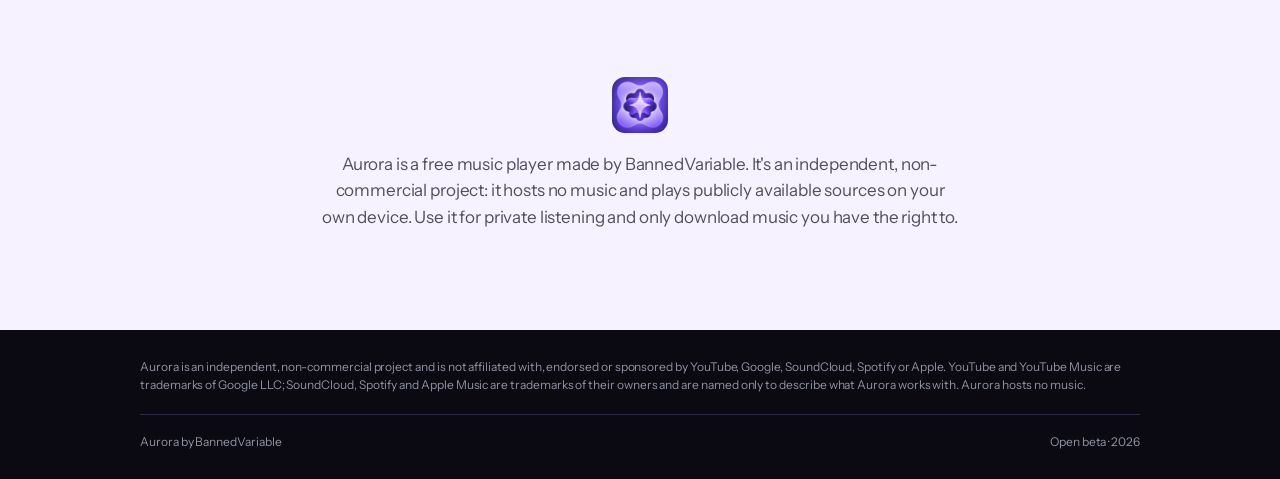
==== commit e80cd828: "Add the Aurora promo film and compact live download counter The site now plays the 24-second promo u" ====
--- a/aurora/index.html
+++ b/aurora/index.html
@@ -16,7 +16,7 @@
   <link rel="preconnect" href="https://fonts.googleapis.com">
   <link rel="preconnect" href="https://fonts.gstatic.com" crossorigin>
   <link href="https://fonts.googleapis.com/css2?family=Bricolage+Grotesque:opsz,wght@12..96,400..700&family=Instrument+Sans:wght@400;500;600&display=swap" rel="stylesheet">
-  <link rel="stylesheet" href="style.css?v=5">
+  <link rel="stylesheet" href="style.css?v=8">
   <script>document.documentElement.classList.add('js');</script>
 </head>
 <body>
@@ -74,13 +74,46 @@
       </div>
     </div>
 
-    <!-- the counter -->
-    <section class="dark count" id="count" aria-labelledby="count-label" hidden>
-      <p class="eyebrow light reveal">Downloaded</p>
-      <div class="odo reveal" id="odo" aria-hidden="true"><span class="odo-wait">—</span></div>
+    <!-- the promo film -->
+    <section class="promo" id="promo" aria-labelledby="promo-h">
+      <div class="wrap">
+        <div class="promo-head">
+          <div>
+            <p class="eyebrow reveal">In motion</p>
+            <h2 class="h2 reveal" id="promo-h">Hear it.<br><span class="dim">Then see it.</span></h2>
+          </div>
+          <p class="promo-lede reveal">Twenty-four seconds inside Aurora: live lyrics, the island on your desktop, handoff to your phone, and the same library everywhere.</p>
+        </div>
+        <figure class="promo-frame reveal">
+          <video id="promo-video" class="promo-video" autoplay muted loop playsinline preload="metadata" poster="aurora-promo-poster.jpg">
+            <source src="aurora-promo.mp4" type="video/mp4">
+            <p>Your browser can't play this video. <a href="aurora-promo.mp4">Download it instead</a>.</p>
+          </video>
+          <button class="promo-sound" id="promo-sound" type="button" aria-pressed="false" aria-label="Turn promo sound on">
+            <svg viewBox="0 0 24 24" aria-hidden="true"><path d="M4 9.5h3.5L12 5.5v13L7.5 14.5H4z"/><path class="wave" d="M16 9a4 4 0 0 1 0 6M18.8 6.4a7.5 7.5 0 0 1 0 11.2"/></svg>
+            <span>Sound on</span>
+          </button>
+          <figcaption class="sr">Aurora in twenty-four seconds: synced karaoke lyrics, the desktop island, device handoff, and the mobile app.</figcaption>
+        </figure>
+        <p class="fine promo-fine reveal">24 seconds &middot; made in Aurora</p>
+      </div>
+    </section>
+
+    <!-- the live counter: a small pill you can open for the platform split -->
+    <section class="live-stat reveal" id="count" aria-labelledby="count-label" hidden>
+      <button class="live-stat-btn" id="count-toggle" type="button" aria-expanded="false" aria-controls="count-panel" aria-label="Downloads and counting — show downloads by platform">
+        <span class="live-stat-dot" aria-hidden="true"><span class="pulse"></span></span>
+        <span class="odo" id="odo" aria-hidden="true"><span class="odo-wait">—</span></span>
+        <span class="live-stat-copy">
+          <span class="live-stat-label" id="count-label">downloads and counting</span>
+          <span class="live"><span id="live-text">Live</span></span>
+        </span>
+        <span class="live-stat-more" aria-hidden="true">By platform <svg viewBox="0 0 24 24"><path d="M6 9l6 6 6-6"/></svg></span>
+      </button>
+      <div class="live-panel" id="count-panel" hidden>
+        <ol class="ranks" id="ranks" aria-label="Downloads per platform"></ol>
+      </div>
       <p class="sr" id="count-sr" aria-live="polite"></p>
-      <p class="count-label reveal" id="count-label"><span>times, and counting.</span> <span class="live"><span class="pulse" aria-hidden="true"></span><span id="live-text">Live</span></span></p>
-      <ol class="ranks reveal" id="ranks" aria-label="Downloads per platform"></ol>
     </section>
 
     <!-- features -->
@@ -277,12 +310,11 @@
             <a class="btn outline" id="dl-ipa" data-dl="ios" href="https://github.com/BannedVariable/BannedVariable.github.io/releases/download/ios-latest/Aurora.ipa">Download .ipa <small id="size-ios"></small></a>
           </div>
           <div class="btns signed-row" id="signed-row" hidden>
-            <a class="btn outline" id="dl-signed" data-dl="ios" href="#">Install signed beta</a>
+            <a class="btn" id="dl-signed" data-dl="ios" href="#">Try with certificate</a>
+            <a class="btn outline" id="dl-signed-sidestore" data-dl="ios" href="#" hidden>Try in SideStore</a>
           </div>
           <p class="note signed-note" id="signed-note" hidden></p>
           <p class="note">No SideStore? Install the .ipa with <a href="https://sideloadly.io">Sideloadly</a> from your computer. iPhones only run signed apps, so one of these is needed.</p>
-          <p class="note">Nothing happens when you tap it? In-app browsers (Instagram, Discord, Reddit, …) block SideStore links — open this page in <b>Safari</b>. You can also add the source by hand: SideStore → Sources → <b>+</b>, then paste this:</p>
-          <div class="copy"><code id="sidestore-url">https://bannedvariable.github.io/aurora/sidestore.json</code><button type="button" data-copy="sidestore-url">Copy</button></div>
         </div>
 
         <div class="card tabpanel" role="tabpanel" id="panel-windows" aria-labelledby="tab-windows" hidden>
@@ -316,7 +348,7 @@
           <details><summary>What is the desktop overlay?</summary><p>A transparent Dynamic Island that floats above your other windows. It appears while music plays; the rest of the time it is click-through, so it never blocks what you're doing. Hover it for play, skip and lyrics.</p></details>
           <details><summary>Do I need an account?</summary><p>Yes, a free one. It is how Aurora knows which library is yours, so signing in on a second device brings your songs with you and both devices appear in the player, ready to hand playback over.</p></details>
           <details><summary>Is Aurora connected to YouTube, SoundCloud or Spotify?</summary><p>No. Aurora is an independent, non-commercial player and hosts no music; it plays publicly available sources on your own device. Use it for private listening and only download music you have the right to.</p></details>
-          <details><summary>Why can't I just tap "install" on iPhone?</summary><p>iOS only runs apps signed with a certificate from Apple. The lasting route is SideStore or Sideloadly, which sign Aurora with your own Apple ID. When a signed beta build is available, its button appears above; it uses a third-party certificate, so it can stop opening if that certificate is revoked. Use it to try the beta, then move to SideStore or Sideloadly for something that keeps working.</p></details>
+          <details><summary>Why can't I just tap "install" on iPhone?</summary><p>iOS only runs apps signed with a certificate from Apple. The lasting route is SideStore or Sideloadly, which sign Aurora with your own Apple ID. When a signed beta build is available, its buttons appear above. The direct install uses a third-party certificate, so it can stop opening if that certificate is revoked; the SideStore route re-signs the same build with your own Apple ID instead. Use them to try the beta, then move to SideStore or Sideloadly for something that keeps working.</p></details>
           <details><summary>Why does my iPhone app stop opening after 7 days?</summary><p>Apps signed with a free Apple ID expire after 7 days. SideStore refreshes them automatically on your phone; with Sideloadly, just install again.</p></details>
           <details><summary>Does music keep playing with the screen off?</summary><p>Yes, on iPhone and Android, with play, pause and skip on the lock screen.</p></details>
           <details><summary>Where are my downloaded songs?</summary><p>Inside Aurora (Library → Offline). On iPhone they're also in the Files app under Aurora. On Android, downloads are also saved to Music/Aurora.</p></details>
@@ -348,6 +380,6 @@
     <symbol id="i-desktop" viewBox="0 0 24 24"><g fill="none" stroke="currentColor" stroke-width="1.8" stroke-linecap="round"><rect x="2.5" y="4" width="19" height="13" rx="2"/><path d="M8 21h8M12 17v4"/></g></symbol>
   </svg>
 
-  <script src="app.js?v=6"></script>
+  <script src="app.js?v=9"></script>
 </body>
 </html>
--- a/aurora/style.css
+++ b/aurora/style.css
@@ -139,39 +139,62 @@
 .phone img { width: 100%; height: 100%; object-fit: cover; border-radius: 12.5% / 5.8%; }
 .dark .phone { box-shadow: inset 0 0 0 1.5px #4a4a4e, 0 30px 80px -20px rgba(0, 0, 0, 0.8); }
 
-/* ---------- the counter (black) ---------- */
-.dark { background: var(--night); color: #f5f5f7; }
-.count {
-  position: relative; z-index: 3; margin: 0 clamp(8px, 2vw, 24px); padding: 128px var(--gutter) 112px;
-  border-radius: 40px; overflow: hidden; text-align: center;
-  background:
-    radial-gradient(52% 78% at 18% 0%, rgba(139, 108, 255, 0.32), transparent 66%),
-    radial-gradient(44% 68% at 92% 16%, rgba(201, 182, 255, 0.16), transparent 70%),
-    var(--night);
+/* ---------- the live counter: a pill that opens into the platform split ---------- */
+.live-stat { position: relative; z-index: 3; width: min(560px, 100% - 2 * var(--gutter)); margin: 44px auto 0; }
+.live-stat-btn {
+  display: flex; align-items: center; gap: 14px; width: 100%; padding: 10px 16px 10px 12px;
+  border: 1px solid var(--line); border-radius: 999px; background: rgba(255, 255, 255, 0.78); color: var(--ink);
+  box-shadow: 0 12px 32px -24px rgba(21, 22, 28, 0.4), inset 0 1px 0 rgba(255, 255, 255, 0.9);
+  cursor: pointer; text-align: left;
+  transition: border-color 0.2s var(--ease), transform 0.2s var(--ease), box-shadow 0.2s var(--ease);
+}
+.live-stat-btn:hover { border-color: #c8b9ee; transform: translateY(-1px); box-shadow: 0 18px 38px -26px rgba(21, 22, 28, 0.45), inset 0 1px 0 #fff; }
+.live-stat-btn:active { transform: scale(0.99); }
+.live-stat-dot {
+  flex: 0 0 auto; display: grid; place-items: center; width: 38px; height: 38px; border-radius: 50%;
+  background: radial-gradient(120% 120% at 30% 20%, #fff, #ece4ff 38%, #c9b6ff);
+  box-shadow: inset 0 0 0 1px rgba(255, 255, 255, 0.7);
 }
 .odo {
-  display: inline-flex; align-items: flex-start; height: 1em; margin: 6px 0 14px; overflow: hidden;
-  font-family: var(--font-display); font-size: clamp(76px, 15vw, 176px); line-height: 1; font-weight: 600; letter-spacing: -0.05em;
-  font-variant-numeric: tabular-nums; color: #fff;
+  display: inline-flex; align-items: flex-start; height: 1em; margin: 0; overflow: hidden;
+  font-family: var(--font-display); font-size: 30px; line-height: 1; font-weight: 600; letter-spacing: -0.045em;
+  font-variant-numeric: tabular-nums; color: var(--ink);
 }
 .odo .d { display: inline-block; height: 1em; overflow: hidden; }
 .odo .strip { display: flex; flex-direction: column; transition: transform 1.6s var(--ease); }
 .odo .strip i { display: block; height: 1em; font-style: normal; line-height: 1; }
 .odo .sep { display: inline-block; }
-.odo .plus { color: var(--accent-2); font-weight: 600; margin-left: 0.04em; }
-.odo-wait { color: var(--night-line); }
-.count > .eyebrow { display: flex; justify-content: center; }
-.count-label { margin: 0; font-size: clamp(21px, 2.6vw, 28px); line-height: 1.25; font-weight: 600; letter-spacing: 0.007em; }
-.live { display: inline-flex; align-items: center; gap: 8px; margin-left: 10px; font: 400 10px/1 var(--mono); letter-spacing: 0.07em; text-transform: uppercase; color: var(--muted-dark); vertical-align: middle; }
+.odo .plus { color: var(--accent); font-weight: 600; margin-left: 0.04em; }
+.odo-wait { color: var(--ink-3); }
+.live-stat-copy { display: flex; flex-direction: column; gap: 4px; min-width: 0; }
+.live-stat-label { font-size: 14.5px; line-height: 1.1; font-weight: 600; letter-spacing: -0.012em; }
+.live { display: inline-flex; align-items: center; gap: 6px; margin: 0; font: 400 9px/1.2 var(--mono); letter-spacing: 0.06em; text-transform: uppercase; color: var(--ink-3); }
+.live-stat-copy .live { flex-wrap: wrap; }
 .pulse { width: 7px; height: 7px; border-radius: 50%; background: var(--accent); box-shadow: 0 0 0 0 rgba(139, 108, 255, 0.65); animation: pulse 2s infinite; }
 .pulse.off { background: var(--ink-3); animation: none; }
 @keyframes pulse { 70% { box-shadow: 0 0 0 8px rgba(139, 108, 255, 0); } 100% { box-shadow: 0 0 0 0 rgba(139, 108, 255, 0); } }
-.ranks { list-style: none; display: grid; grid-template-columns: repeat(auto-fit, minmax(150px, 1fr)); gap: 28px 40px; width: min(var(--wrap), 100%); margin: 88px auto 0; padding: 0; text-align: left; }
-.ranks li { display: grid; gap: 6px; }
-.ranks .r-name { font: 500 10px/1.4 var(--mono); letter-spacing: 0.09em; text-transform: uppercase; color: var(--muted-dark); }
-.ranks .r-n { font-family: var(--font-display); font-size: 34px; font-weight: 600; letter-spacing: -0.03em; font-variant-numeric: tabular-nums; }
-.ranks .r-bar { height: 3px; border-radius: 3px; background: rgba(255, 255, 255, 0.14); overflow: hidden; }
-.ranks .r-bar i { display: block; height: 100%; background: linear-gradient(90deg, var(--accent), var(--accent-2)); border-radius: 3px; transition: width 1.4s var(--ease); }
+.live-stat-more {
+  display: inline-flex; align-items: center; gap: 6px; margin-left: auto; flex: 0 0 auto;
+  font: 500 10px/1 var(--mono); letter-spacing: 0.08em; text-transform: uppercase; color: var(--accent-ink);
+}
+.live-stat-more svg { width: 14px; height: 14px; fill: none; stroke: currentColor; stroke-width: 2; stroke-linecap: round; stroke-linejoin: round; transition: transform 0.25s var(--ease); }
+.live-stat-btn[aria-expanded="true"] .live-stat-more svg { transform: rotate(180deg); }
+.live-panel {
+  margin-top: 10px; padding: 16px 18px 18px; border: 1px solid var(--line); border-radius: 24px;
+  background: rgba(255, 255, 255, 0.86); box-shadow: 0 18px 40px -30px rgba(21, 22, 28, 0.4);
+  animation: stat-in 0.28s var(--ease);
+}
+.live-panel[hidden] { display: none; }
+@keyframes stat-in { from { opacity: 0; transform: translateY(-6px); } }
+.ranks {
+  list-style: none; display: grid; grid-template-columns: repeat(5, 1fr); gap: 14px;
+  width: 100%; margin: 0; padding: 0; text-align: left;
+}
+.ranks li { display: grid; gap: 5px; min-width: 0; }
+.ranks .r-name { font: 500 9px/1.4 var(--mono); letter-spacing: 0.09em; text-transform: uppercase; color: var(--ink-3); }
+.ranks .r-n { font-family: var(--font-display); font-size: 24px; font-weight: 600; letter-spacing: -0.03em; font-variant-numeric: tabular-nums; }
+.ranks .r-bar { height: 2px; border-radius: 3px; background: var(--line); overflow: hidden; }
+.ranks .r-bar i { display: block; height: 100%; background: linear-gradient(90deg, var(--accent-ink), var(--accent)); border-radius: 3px; transition: width 1.4s var(--ease); }
 .ranks .wait { grid-column: 1 / -1; text-align: center; color: var(--ink-3); }
 
 /* ---------- features ---------- */
@@ -373,7 +396,37 @@
 .ticker span:first-child { color: var(--accent-2); }
 .ticker i { flex: 0 0 auto; width: 4px; height: 4px; border-radius: 50%; background: var(--accent); }
 @keyframes ticker { to { transform: translateX(-50%); } }
-.ticker + .count { margin-top: 28px; }
+
+/* ---------- the promo film ---------- */
+.promo { padding: 88px 0 0; }
+.promo-head { display: grid; grid-template-columns: minmax(0, 1.08fr) minmax(0, 0.92fr); gap: 24px 48px; align-items: end; margin-bottom: 34px; }
+.promo-head .h2 { margin: 0; }
+.promo-lede { justify-self: end; margin: 0 0 10px; max-width: 380px; font-size: 17px; line-height: 1.5; color: var(--ink-2); }
+.promo-frame {
+  position: relative; margin: 0; padding: 10px; border-radius: 30px; overflow: hidden;
+  border: 1px solid #2c2340; background: linear-gradient(155deg, #1c1430, #0b0912 62%);
+  box-shadow: 0 44px 100px -46px rgba(36, 17, 80, 0.55), 0 18px 44px -30px rgba(21, 22, 28, 0.4);
+}
+.promo-frame::before {
+  content: ""; position: absolute; left: 8%; top: -55%; width: 70%; aspect-ratio: 1; border-radius: 50%;
+  background: radial-gradient(closest-side, rgba(139, 108, 255, 0.42), transparent 72%); filter: blur(30px); pointer-events: none;
+}
+.promo-video { position: relative; display: block; width: 100%; aspect-ratio: 16 / 9; border-radius: 21px; object-fit: cover; background: var(--night); }
+.promo-frame::after { content: ""; position: absolute; inset: 10px; border-radius: 21px; box-shadow: inset 0 0 0 1px rgba(255, 255, 255, 0.09); pointer-events: none; }
+.promo-sound {
+  position: absolute; right: 26px; bottom: 26px; display: inline-flex; align-items: center; gap: 9px;
+  padding: 10px 15px 10px 12px; border: 1px solid rgba(255, 255, 255, 0.18); border-radius: 999px;
+  background: rgba(10, 8, 16, 0.55); color: #f5f2ff; cursor: pointer;
+  font: 500 10px/1 var(--mono); letter-spacing: 0.1em; text-transform: uppercase;
+  -webkit-backdrop-filter: blur(12px); backdrop-filter: blur(12px);
+  transition: background 0.2s var(--ease), border-color 0.2s var(--ease);
+}
+.promo-sound svg { width: 17px; height: 17px; fill: none; stroke: currentColor; stroke-width: 1.6; stroke-linecap: round; stroke-linejoin: round; }
+.promo-sound .wave { opacity: 0.5; transition: opacity 0.2s var(--ease); }
+.promo-sound[aria-pressed="true"] .wave { opacity: 1; }
+.promo-sound:hover { background: rgba(255, 255, 255, 0.16); border-color: rgba(255, 255, 255, 0.32); }
+.promo-fine { margin-top: 18px; text-align: center; }
+.promo + .live-stat { margin-top: 34px; }
 
 /* ---------- the interactive demos ---------- */
 .tile { isolation: isolate; }
@@ -577,9 +630,6 @@
   .hero-stage .phone.side { width: 190px; bottom: -70px; }
   .hero-stage .phone.left { transform: translateX(calc(-50% - 150px)) rotate(-6deg); }
   .hero-stage .phone.right { transform: translateX(calc(-50% + 150px)) rotate(6deg); }
-  .count { margin: 0 8px; border-radius: 28px; padding: 100px var(--gutter) 90px; }
-  .live { display: flex; justify-content: center; margin: 10px 0 0; }
-  .ranks { grid-template-columns: repeat(2, 1fr); gap: 24px; margin-top: 64px; }
   .features, .inside, .download, .faq { padding-top: 96px; padding-bottom: 84px; }
   .h2 { margin-bottom: 40px; }
   .bento { grid-template-columns: 1fr; gap: 14px; }
@@ -614,7 +664,26 @@
   .ticker { margin-top: 38px; padding: 14px 0; }
   .ticker-group { gap: 18px; padding-right: 18px; }
   .ticker span { font-size: 9px; letter-spacing: 0.1em; }
-  .ticker + .count { margin-top: 20px; }
+  .promo { padding-top: 64px; }
+  .live-stat { margin-top: 30px; }
+  .live-stat-btn { gap: 10px; padding: 9px 12px 9px 9px; }
+  .live-stat-dot { width: 34px; height: 34px; }
+  .odo { font-size: 26px; }
+  .live-stat-label { font-size: 13px; }
+  .live-stat-more { font-size: 0; gap: 0; }
+  .live-stat-more svg { width: 16px; height: 16px; }
+  .live-panel { padding: 14px 14px 16px; border-radius: 20px; }
+  .ranks { grid-template-columns: repeat(3, 1fr); gap: 16px 12px; }
+  .ranks .r-n { font-size: 22px; }
+  .promo-head { grid-template-columns: 1fr; gap: 16px; margin-bottom: 24px; }
+  .promo-lede { justify-self: start; max-width: none; margin-bottom: 0; font-size: 16px; }
+  .promo-frame { padding: 6px; border-radius: 22px; }
+  .promo-video, .promo-frame::after { border-radius: 17px; }
+  .promo-frame::after { inset: 6px; }
+  .promo-sound { right: 14px; bottom: 14px; padding: 9px 13px 9px 10px; }
+  .promo-sound span { display: none; }
+  .promo-sound svg { width: 19px; height: 19px; }
+  .promo + .live-stat { margin-top: 20px; }
   .nav-brand .beta-badge { padding: 3px 7px; font-size: 8px; }
   .eyebrow .beta-badge { margin-left: 2px; }
   .beta-note { margin: -14px 0 26px; }
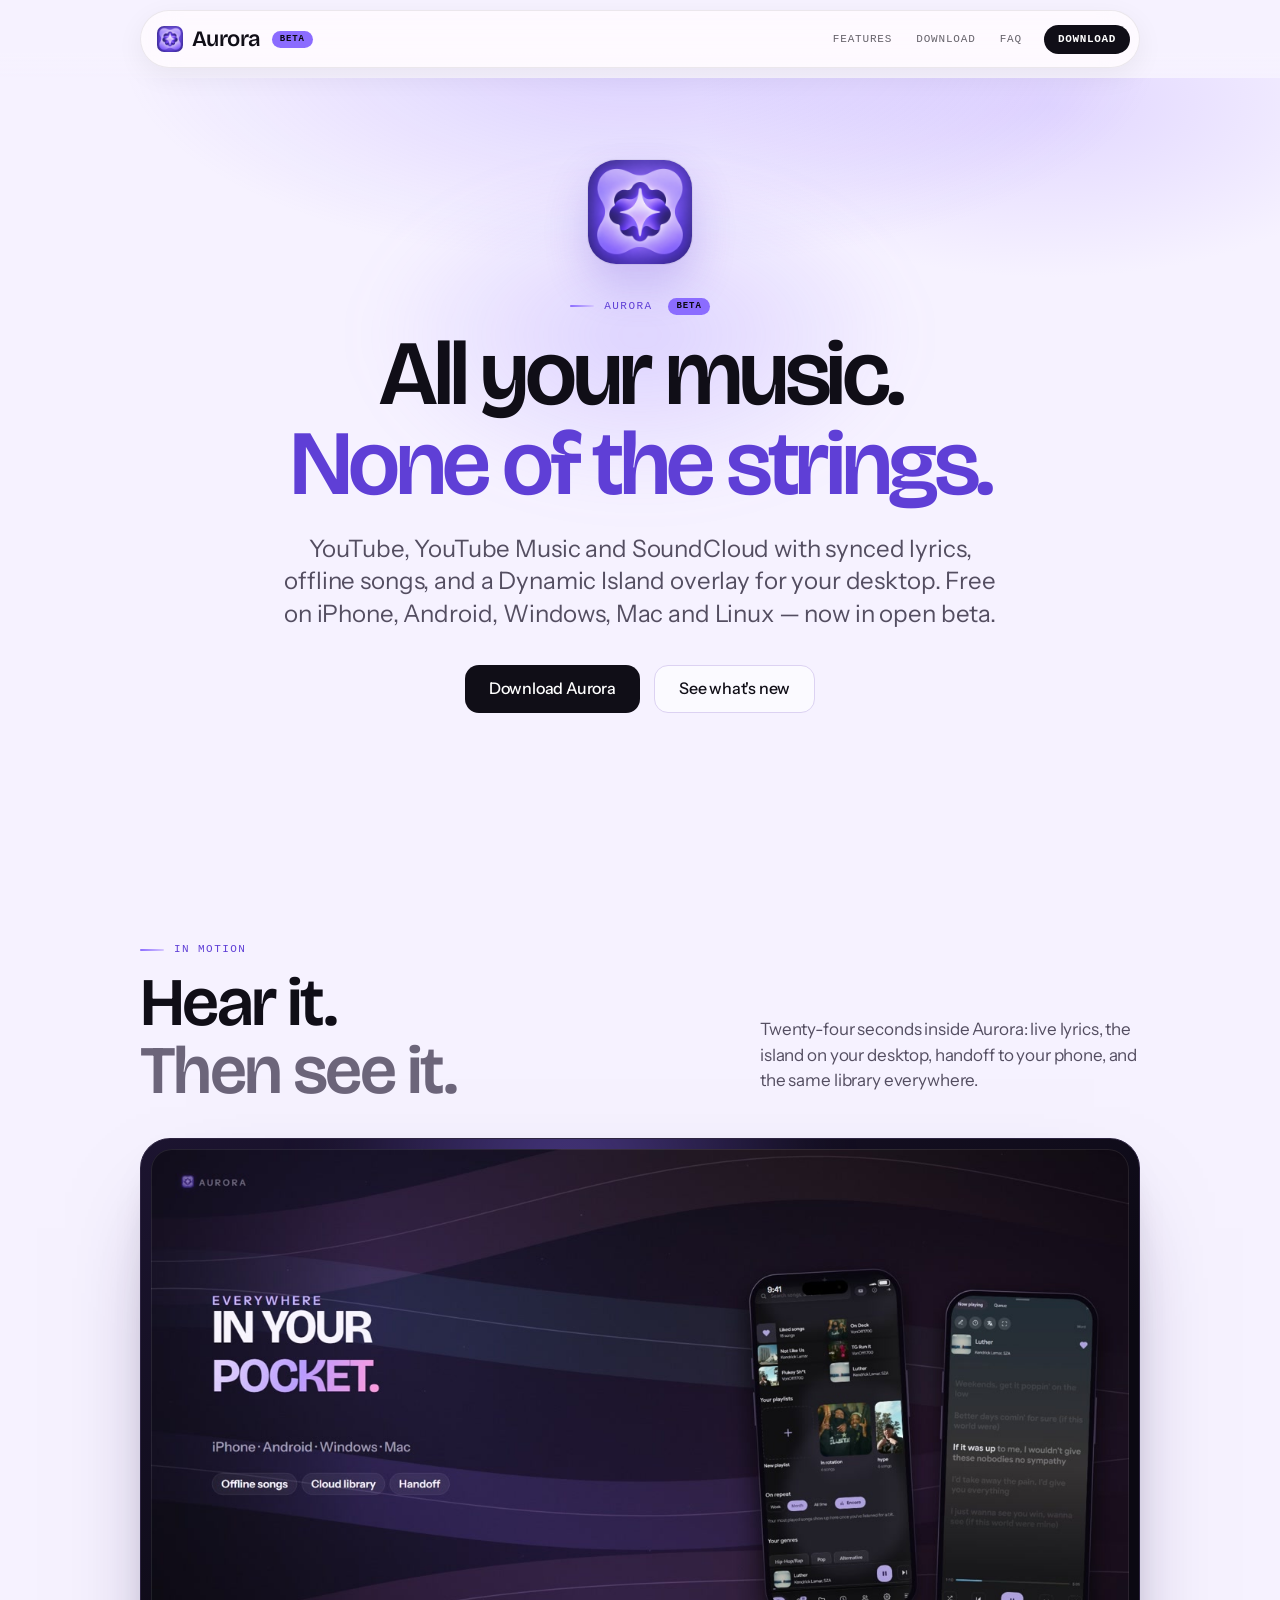
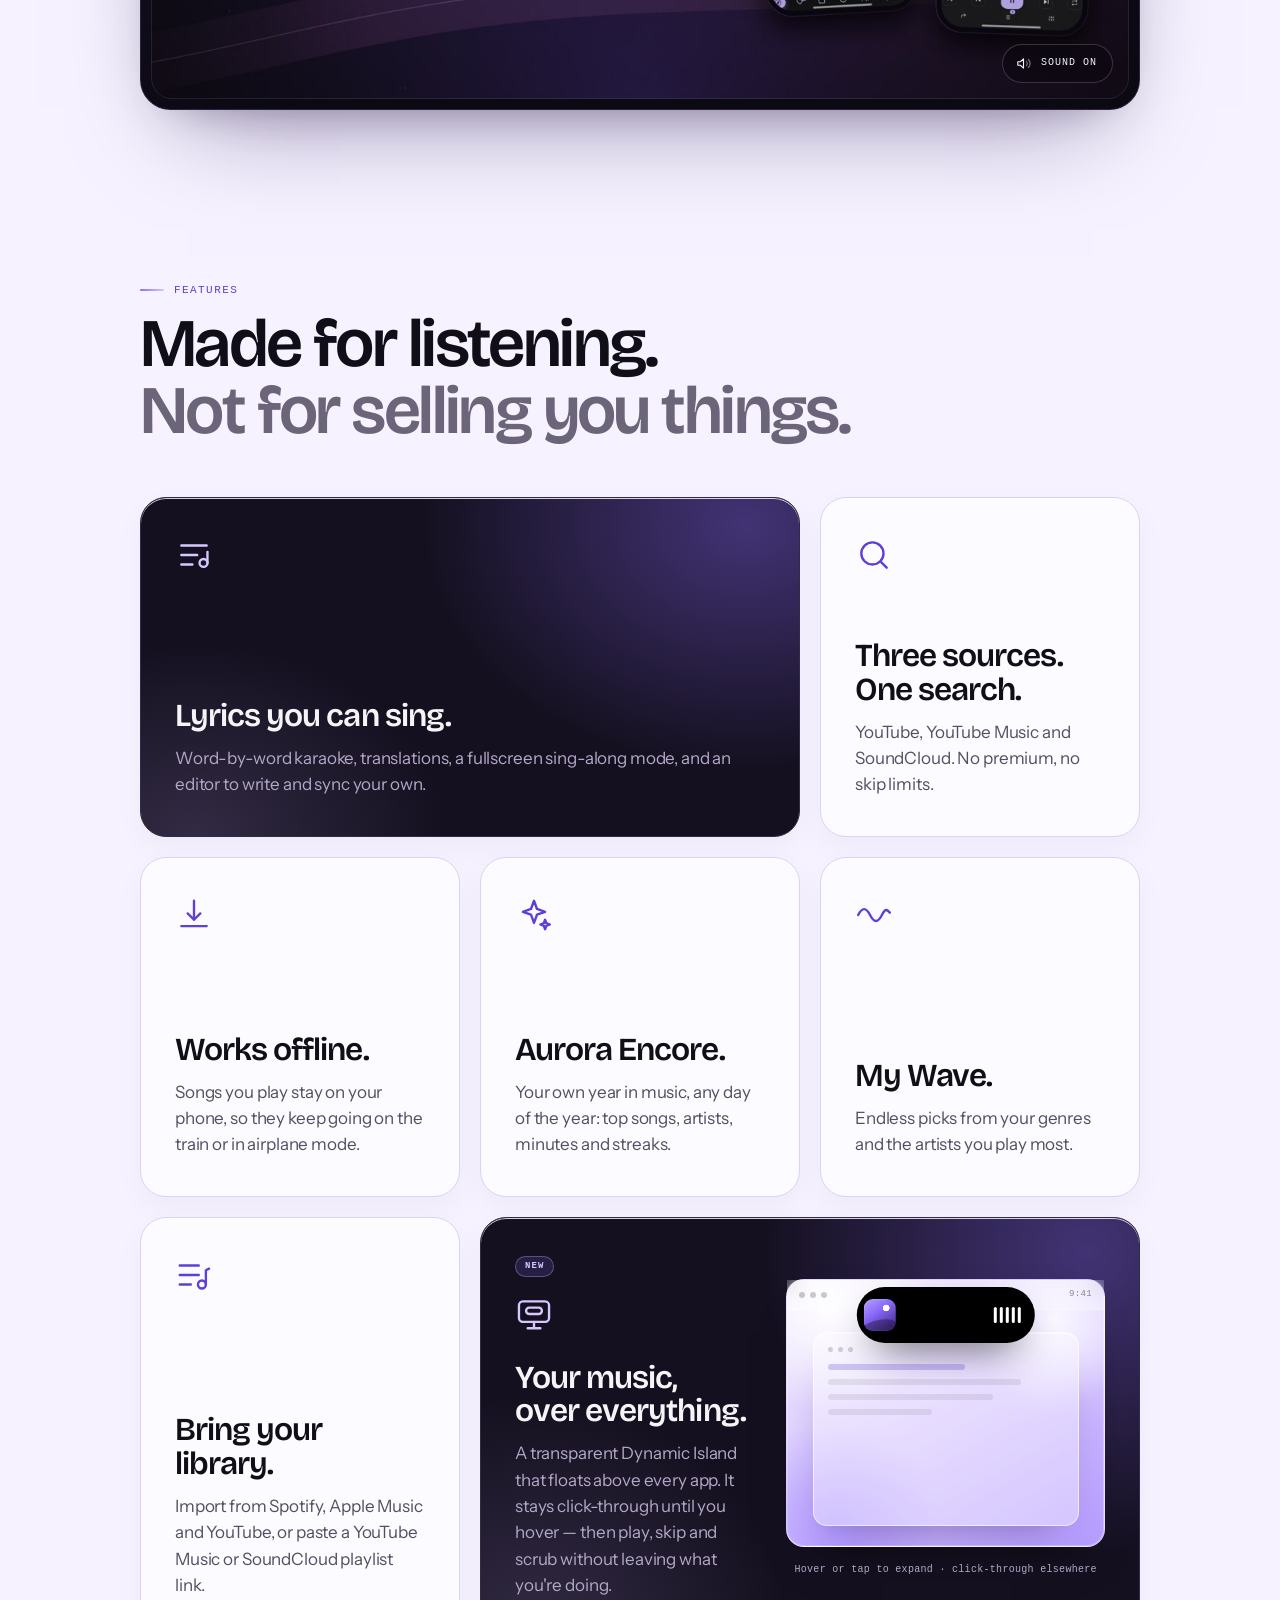
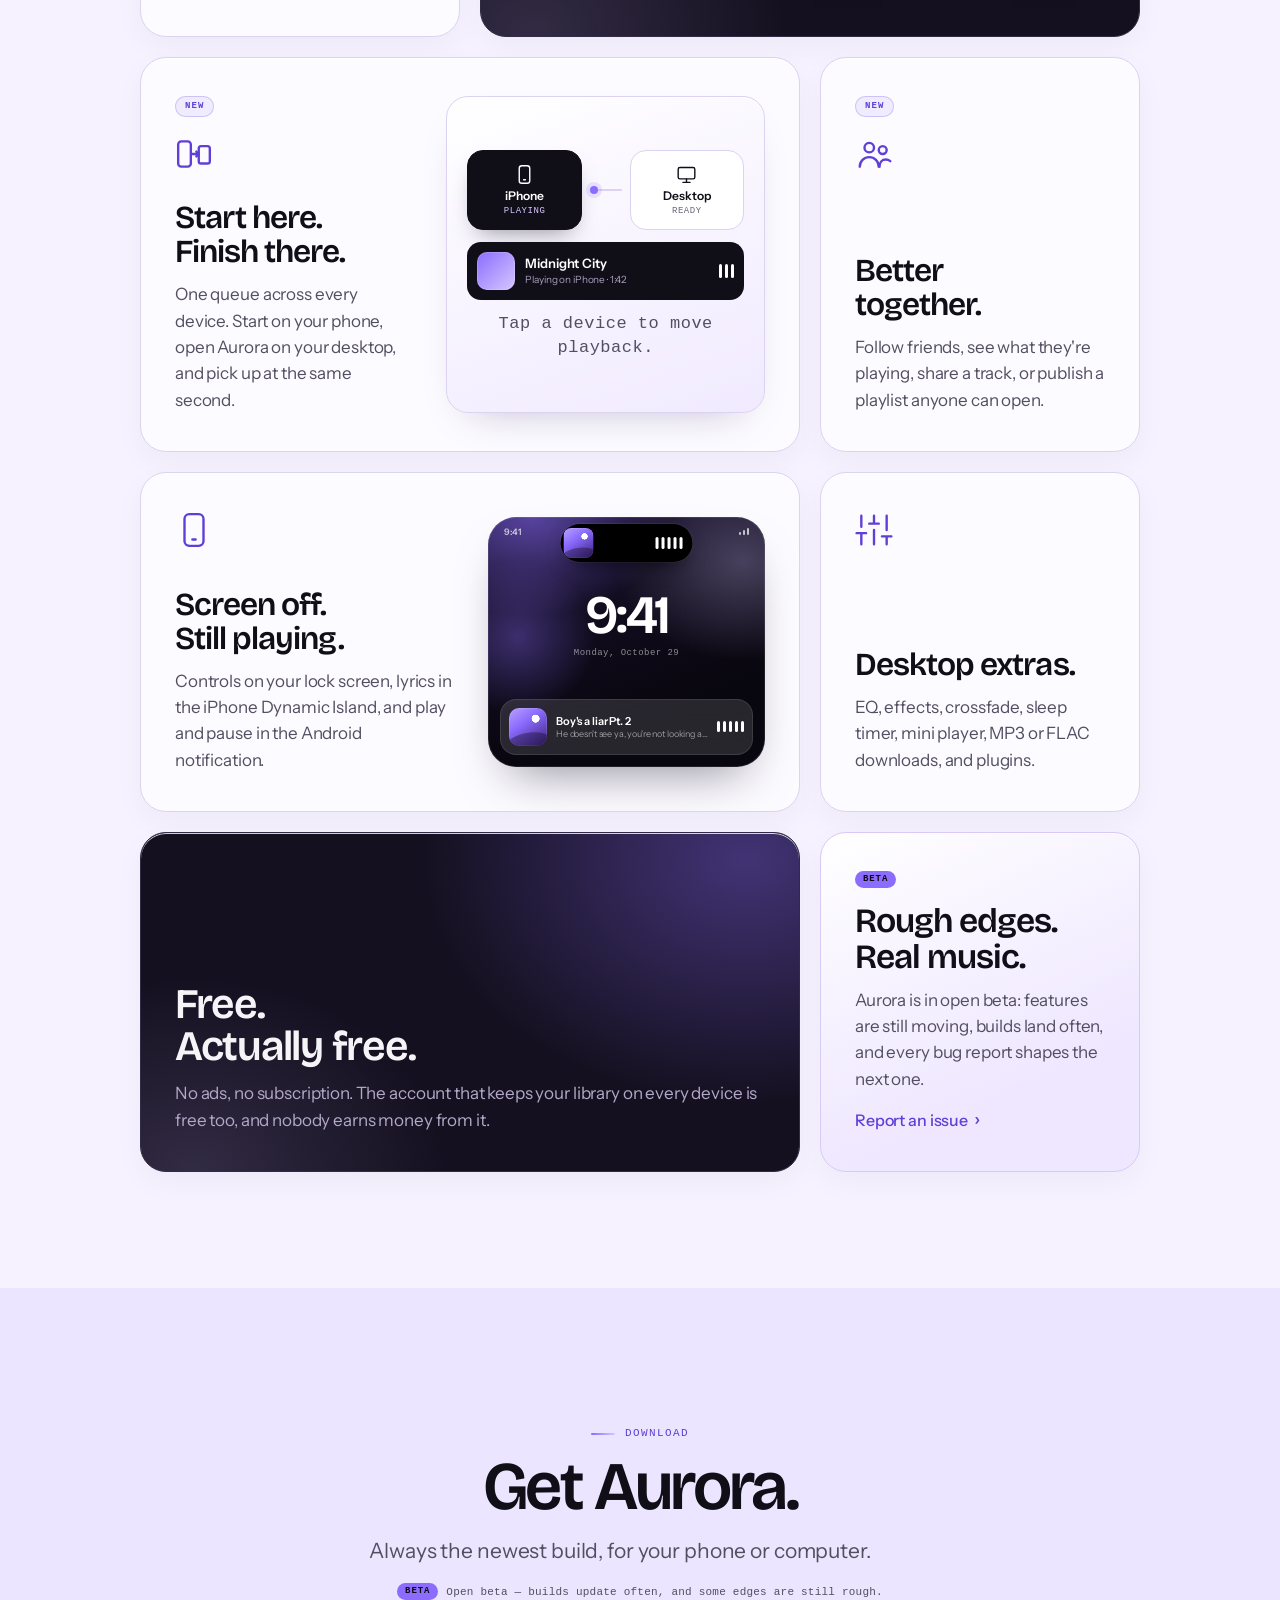
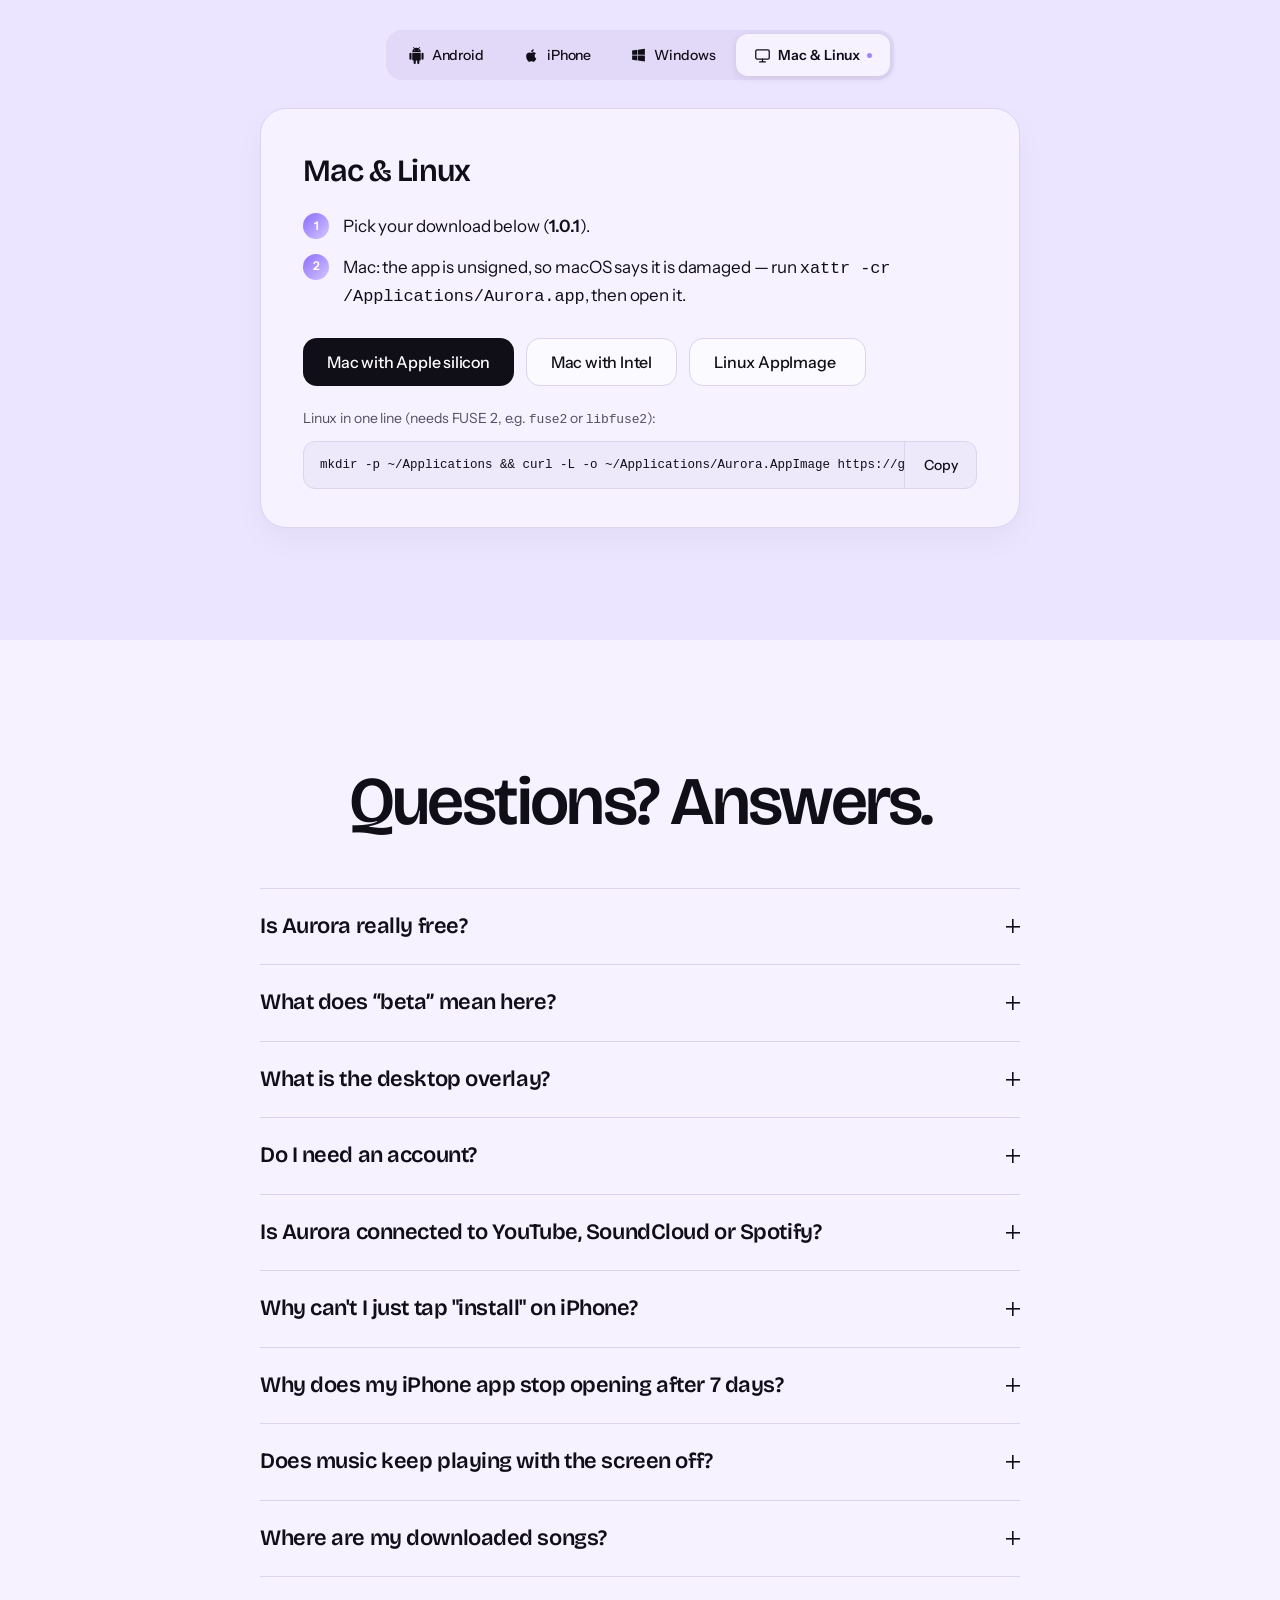
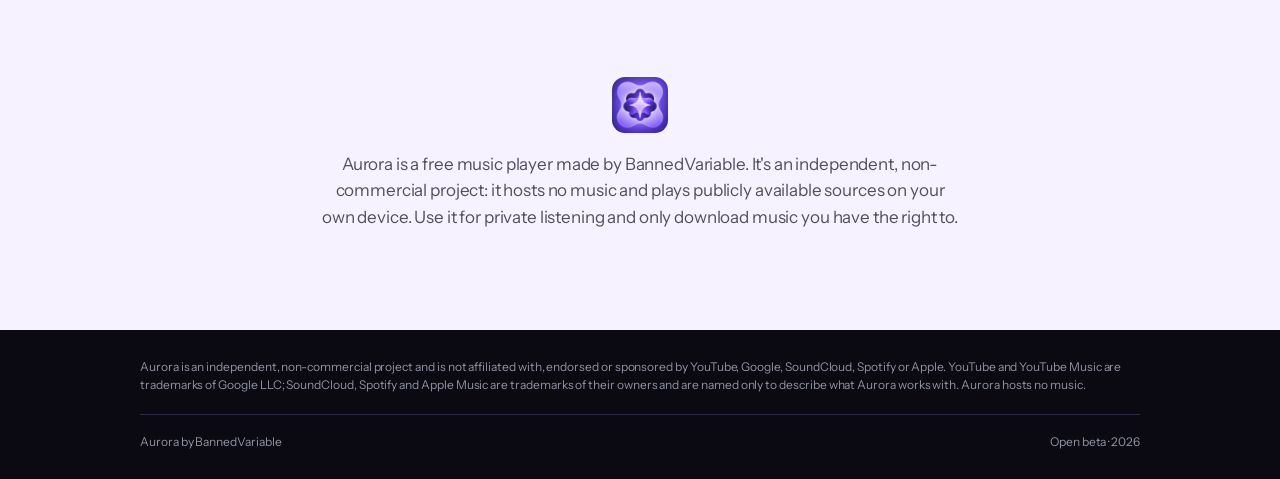
==== commit 223e8ade: "Publish the 1.0.1 downloads The release page has the 1.0.1 installers, so the public site should sto" ====
--- a/aurora/index.html
+++ b/aurora/index.html
@@ -325,14 +325,14 @@
 
         <div class="card tabpanel" role="tabpanel" id="panel-desktop" aria-labelledby="tab-desktop" hidden>
           <div class="card-head"><h3>Mac &amp; Linux</h3><span class="n" data-count="desktop"></span></div>
-          <ol class="steps"><li>Pick your download below (<b id="rel-version">1.0.0</b>).</li><li>Mac: the app is unsigned, so macOS says it is damaged — run <code>xattr -cr /Applications/Aurora.app</code>, then open it.</li></ol>
+          <ol class="steps"><li>Pick your download below (<b id="rel-version">1.0.1</b>).</li><li>Mac: the app is unsigned, so macOS says it is damaged — run <code>xattr -cr /Applications/Aurora.app</code>, then open it.</li></ol>
           <div class="btns">
-            <a class="btn" id="dl-mac-arm" data-dl="mac" href="https://github.com/BannedVariable/BannedVariable.github.io/releases/download/v1.0.0/Aurora-1.0.0-mac-arm64.dmg">Mac with Apple silicon</a>
-            <a class="btn outline" id="dl-mac-x64" data-dl="mac" href="https://github.com/BannedVariable/BannedVariable.github.io/releases/download/v1.0.0/Aurora-1.0.0-mac-x64.dmg">Mac with Intel</a>
-            <a class="btn outline" id="dl-linux" data-dl="linux" href="https://github.com/BannedVariable/BannedVariable.github.io/releases/download/v1.0.0/aurora-1.0.0-linux-x86_64.AppImage">Linux AppImage <small id="size-linux"></small></a>
+            <a class="btn" id="dl-mac-arm" data-dl="mac" href="https://github.com/BannedVariable/BannedVariable.github.io/releases/download/v1.0.1/Aurora-1.0.1-mac-arm64.dmg">Mac with Apple silicon</a>
+            <a class="btn outline" id="dl-mac-x64" data-dl="mac" href="https://github.com/BannedVariable/BannedVariable.github.io/releases/download/v1.0.1/Aurora-1.0.1-mac-x64.dmg">Mac with Intel</a>
+            <a class="btn outline" id="dl-linux" data-dl="linux" href="https://github.com/BannedVariable/BannedVariable.github.io/releases/download/v1.0.1/aurora-1.0.1-linux-x86_64.AppImage">Linux AppImage <small id="size-linux"></small></a>
           </div>
           <p class="note">Linux in one line (needs FUSE 2, e.g. <code>fuse2</code> or <code>libfuse2</code>):</p>
-          <div class="copy"><code id="linux-line">mkdir -p ~/Applications && curl -L -o ~/Applications/Aurora.AppImage https://github.com/BannedVariable/BannedVariable.github.io/releases/download/v1.0.0/aurora-1.0.0-linux-x86_64.AppImage && chmod +x ~/Applications/Aurora.AppImage && ~/Applications/Aurora.AppImage</code><button type="button" data-copy="linux-line">Copy</button></div>
+          <div class="copy"><code id="linux-line">mkdir -p ~/Applications && curl -L -o ~/Applications/Aurora.AppImage https://github.com/BannedVariable/BannedVariable.github.io/releases/download/v1.0.1/aurora-1.0.1-linux-x86_64.AppImage && chmod +x ~/Applications/Aurora.AppImage && ~/Applications/Aurora.AppImage</code><button type="button" data-copy="linux-line">Copy</button></div>
         </div>
 
       </div>
